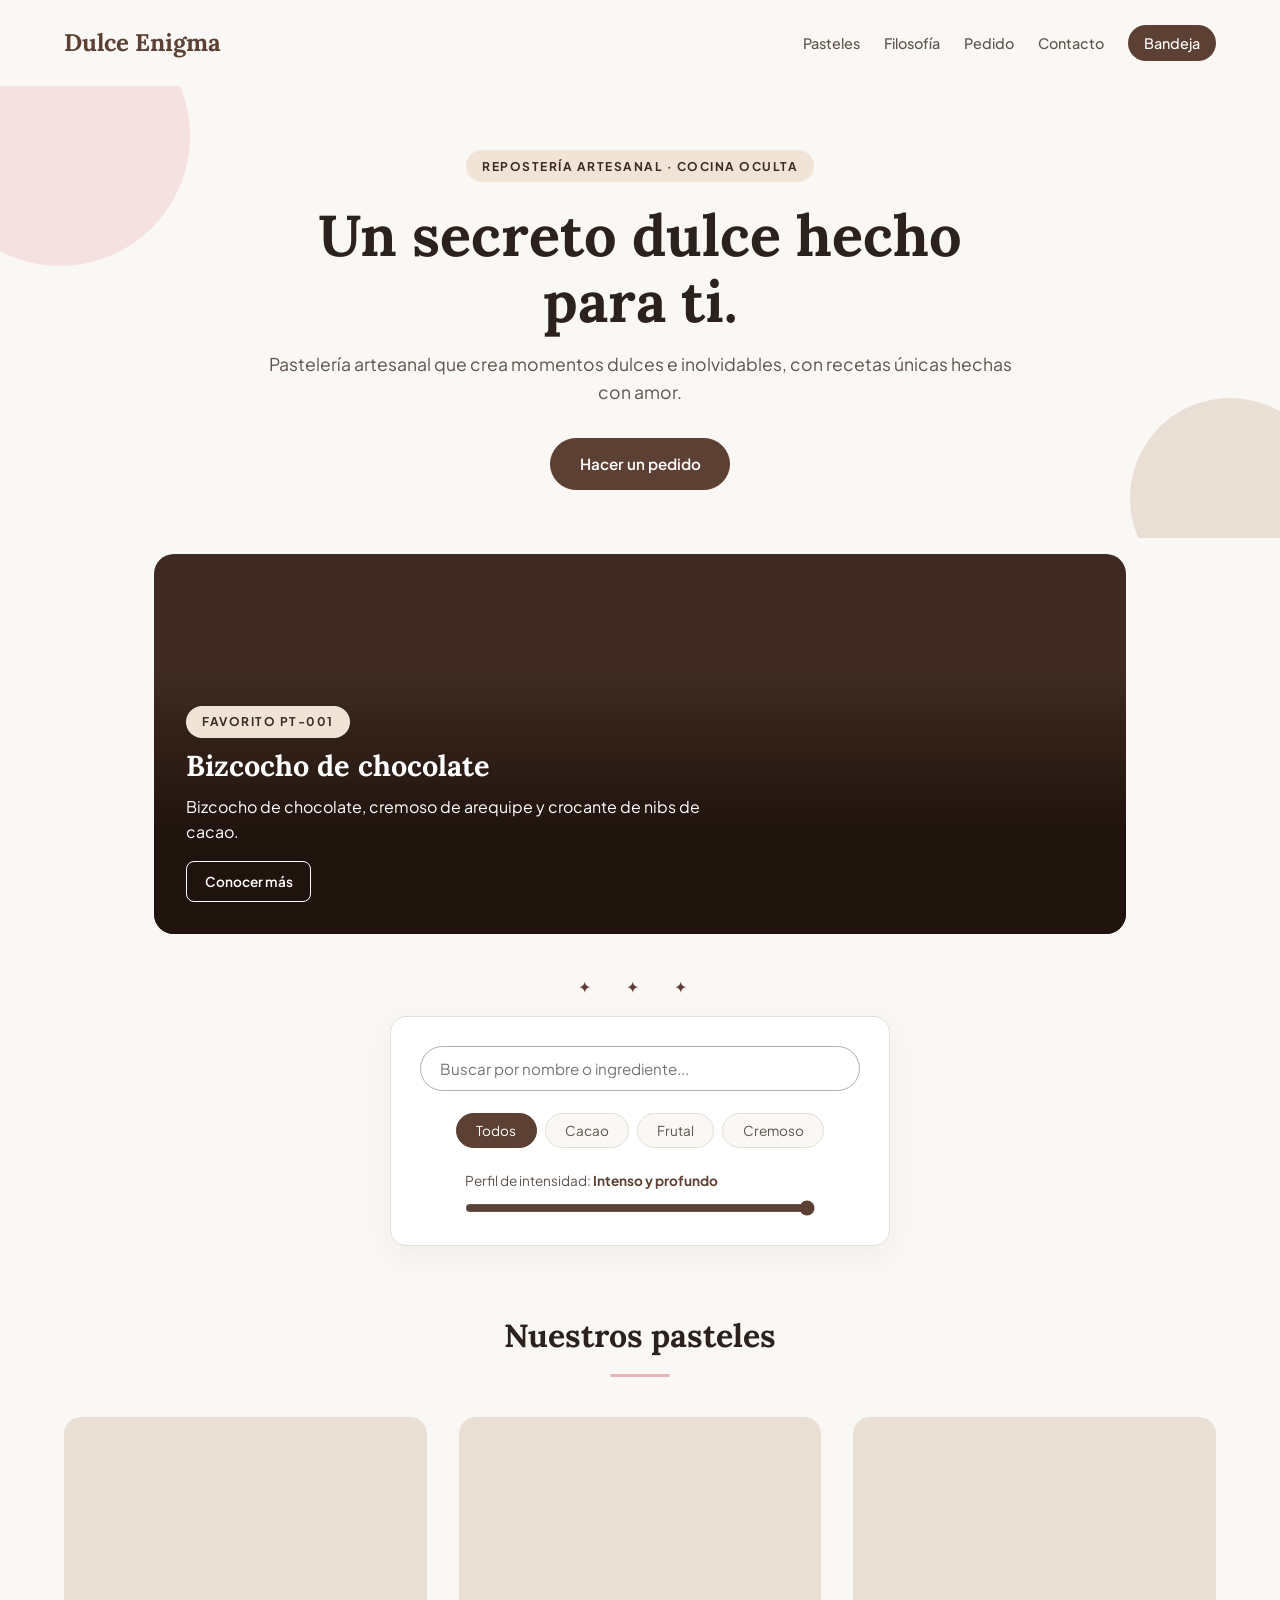
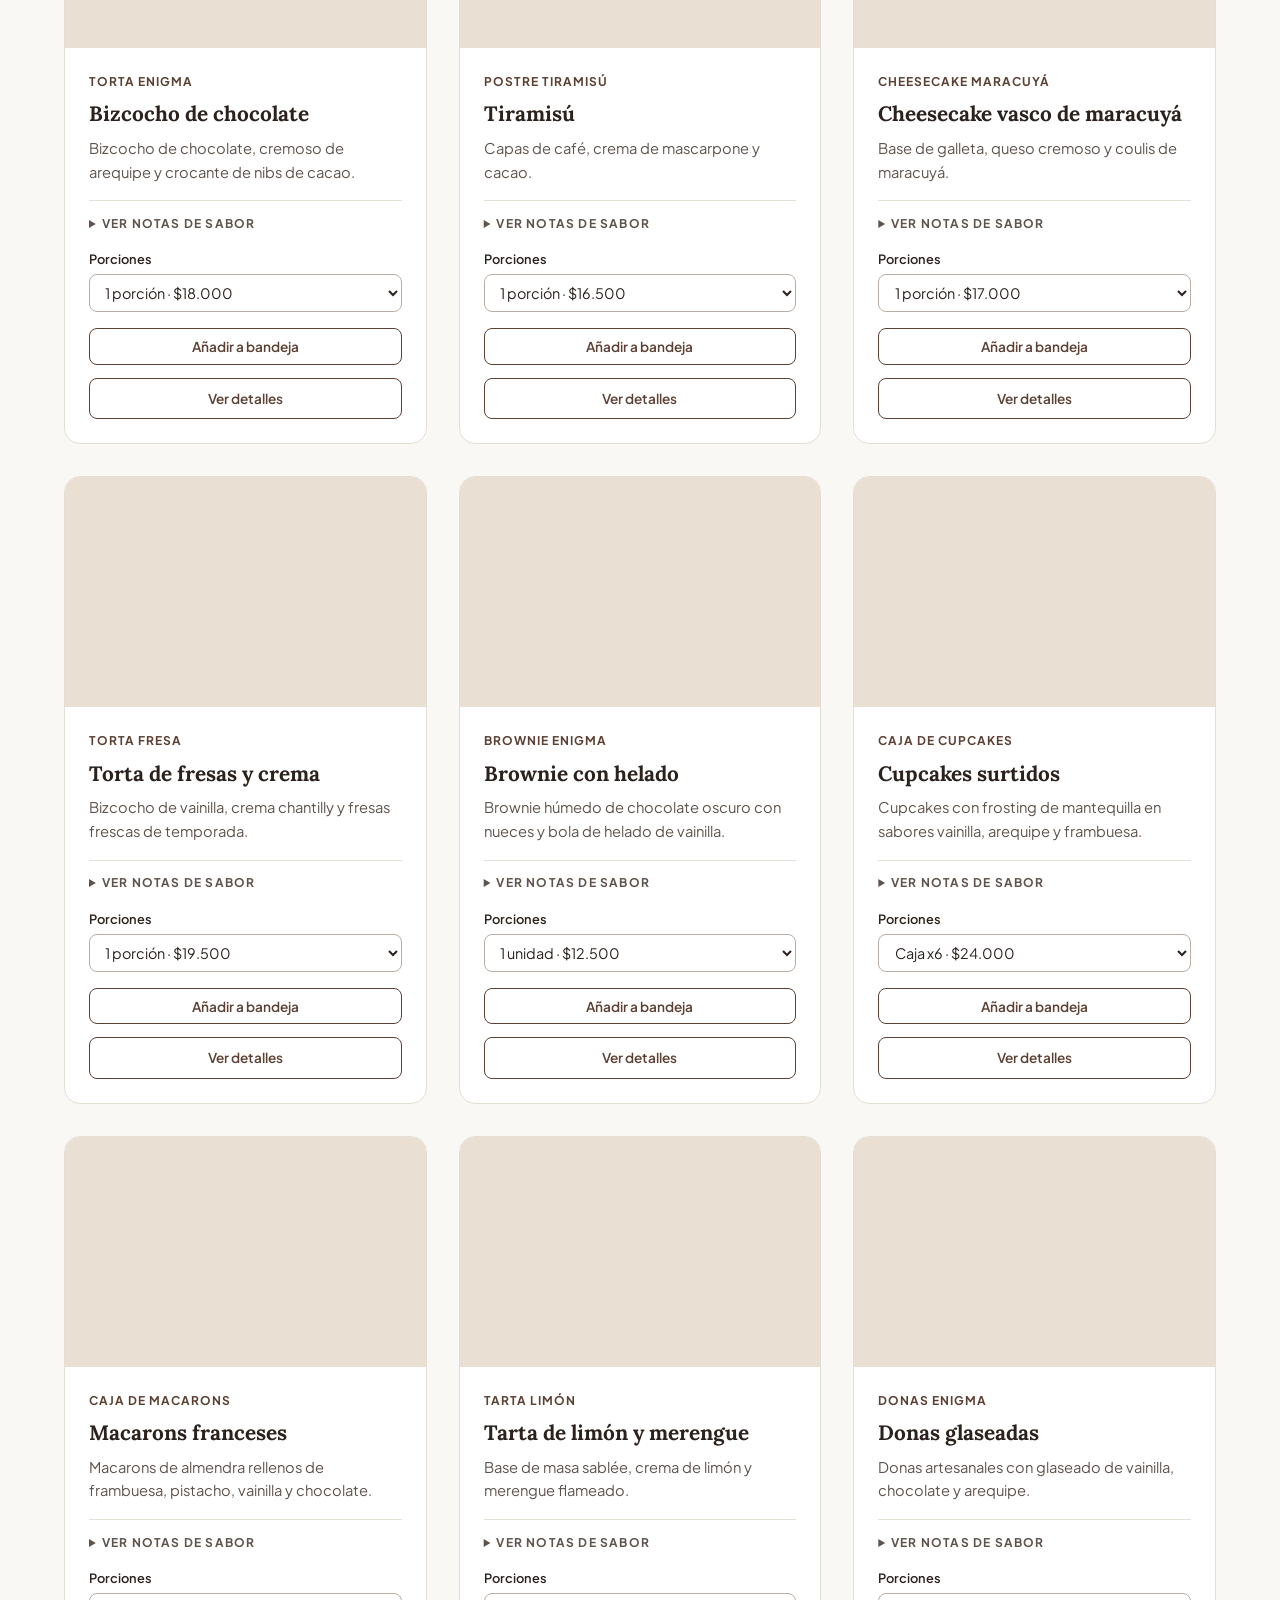
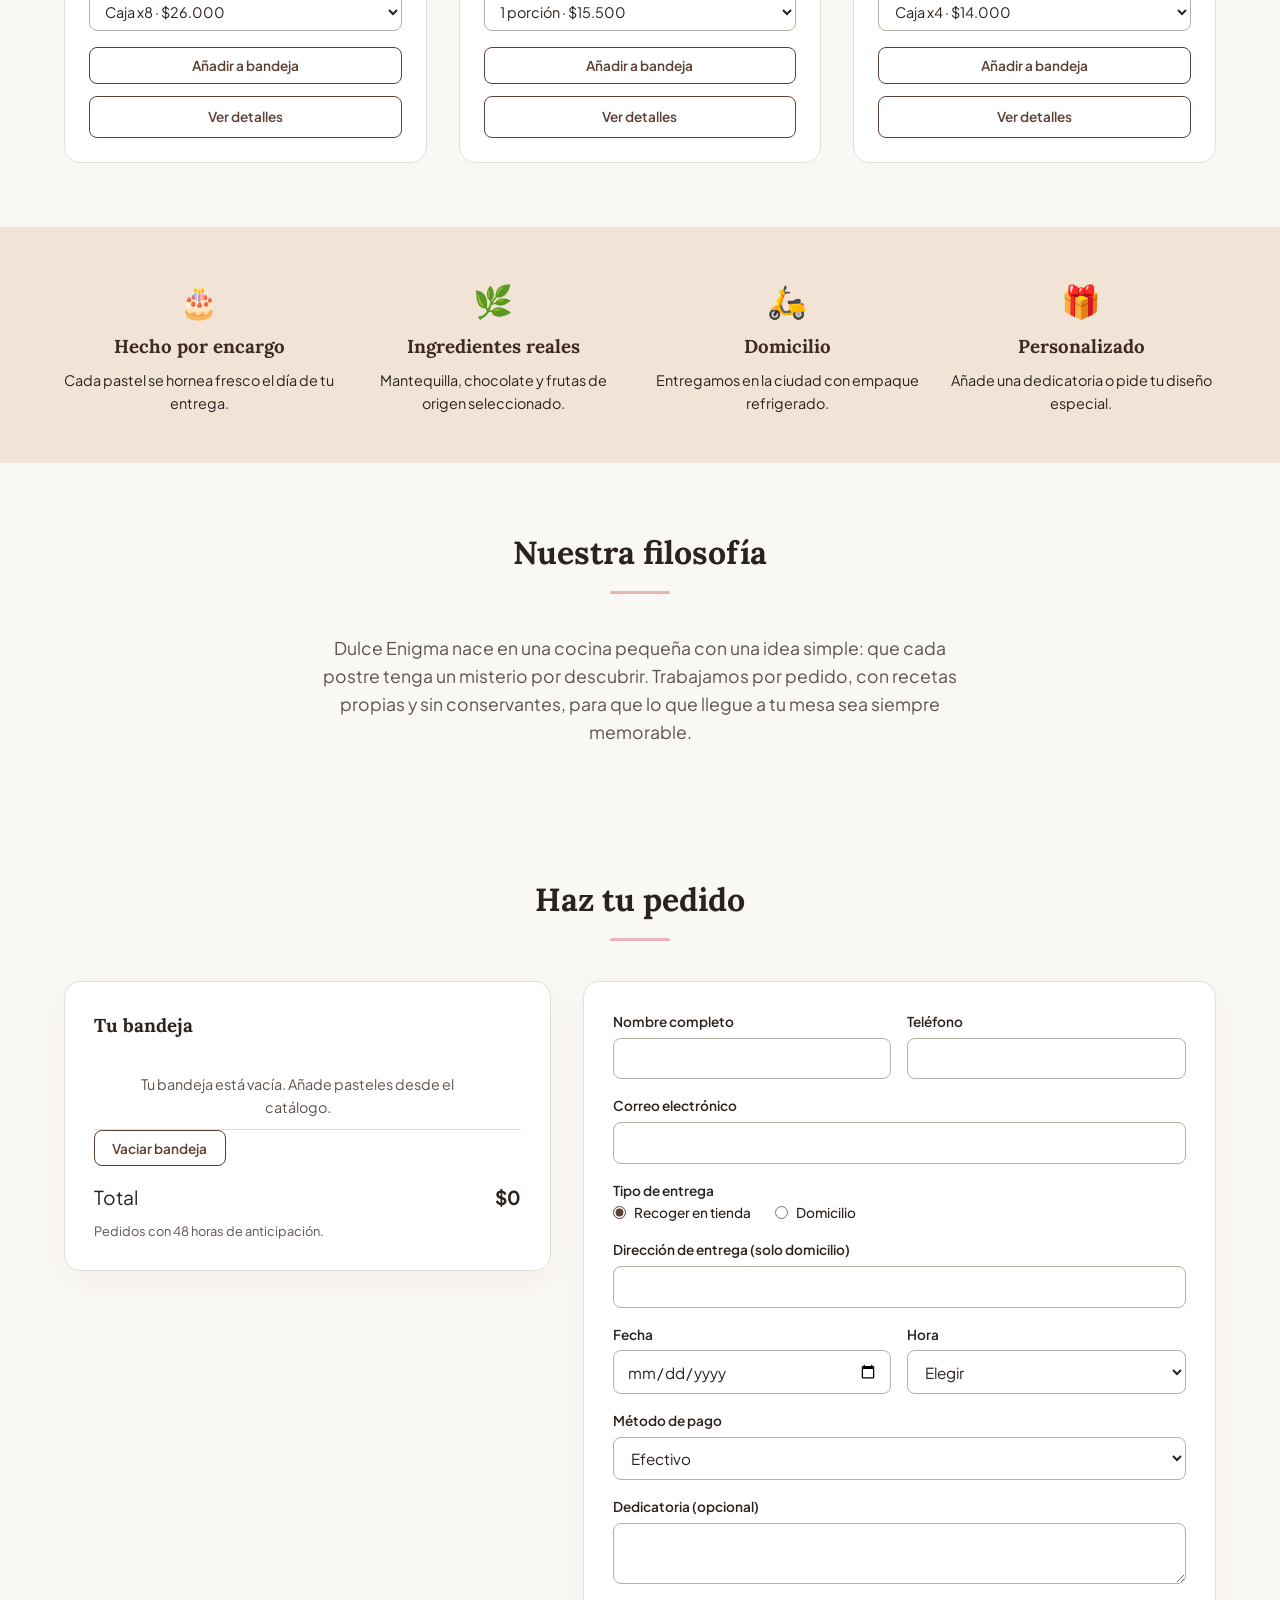
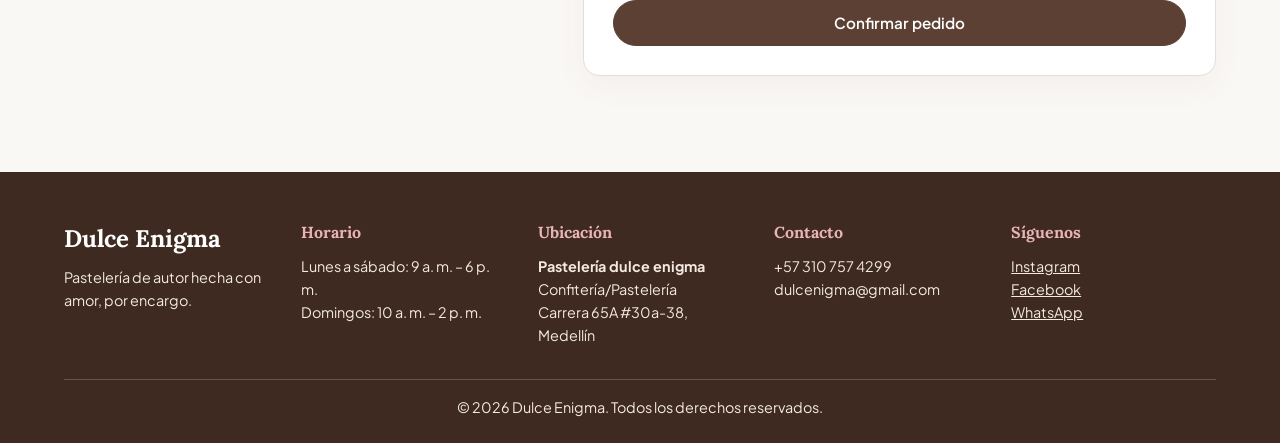
==== index.html @ cd60468b "first commit" ====
<!DOCTYPE html>
<html lang="es">
<head>
<meta charset="UTF-8">
<meta name="viewport" content="width=device-width, initial-scale=1.0">
<title>Dulce Enigma | Pastelería de autor</title>
<link rel="preconnect" href="https://fonts.googleapis.com">
<link rel="preconnect" href="https://fonts.gstatic.com" crossorigin>
<link href="https://fonts.googleapis.com/css2?family=Lora:ital,wght@0,400..700;1,400..700&family=Plus+Jakarta+Sans:wght@400;500;600;700&display=swap" rel="stylesheet">
<link rel="stylesheet" href="../css/estilos.css">
<link rel="icon" type="image/png" href="./img/pngwing.com.png">
</head>
<body>
<header class="encabezado">
  <div class="logo">Dulce Enigma</div>
  <nav class="enlaces">
    <a href="#pasteles">Pasteles</a>
    <a href="#filosofia">Filosofía</a>
    <a href="#pedido">Pedido</a>
    <a href="#contacto">Contacto</a>
    <a href="#pedido" class="bandejaenlace">Bandeja</a>
  </nav>
</header>

<section class="portada">
  <span class="adorno adornouno"></span><span class="adorno adornodos"></span>
  <div class="contenidoportada">
    <span class="insignia">Repostería artesanal · Cocina oculta</span>
    <h1>Un secreto dulce hecho para ti.</h1>
    <p>Pastelería artesanal que crea momentos dulces e inolvidables, con recetas únicas hechas con amor.</p>
    <a href="#pedido" class="boton botonsolido">Hacer un pedido</a>
  </div>
</section>

<section class="carrusel" aria-label="Pasteles favoritos">
  <div class="ventana"><div class="pista" id="pista"></div></div>
</section>

<div class="separador" aria-hidden="true">✦ ✦ ✦</div>

<div class="consola">
  <div class="busqueda">
    <label for="campobusqueda" class="soloetiqueta">Buscar pasteles</label>
    <input type="search" id="campobusqueda" placeholder="Buscar por nombre o ingrediente..." autocomplete="off">
  </div>
  <div class="filtros">
    <button class="botonfiltro activo" data-filtro="todos">Todos</button>
    <button class="botonfiltro" data-filtro="cacao">Cacao</button>
    <button class="botonfiltro" data-filtro="frutal">Frutal</button>
    <button class="botonfiltro" data-filtro="cremoso">Cremoso</button>
  </div>
  <div class="intensidad">
    <label for="rangointensidad">Perfil de intensidad: <span id="textointensidad">Intenso y profundo</span></label>
    <input type="range" id="rangointensidad" min="1" max="3" value="3" step="1">
  </div>
</div>

<section id="pasteles" class="seccion">
  <h2 class="titulo">Nuestros pasteles</h2>
  <div class="rejilla" id="rejilla"></div>
</section>

<section class="beneficios">
  <div><span>🎂</span><h3>Hecho por encargo</h3><p>Cada pastel se hornea fresco el día de tu entrega.</p></div>
  <div><span>🌿</span><h3>Ingredientes reales</h3><p>Mantequilla, chocolate y frutas de origen seleccionado.</p></div>
  <div><span>🛵</span><h3>Domicilio</h3><p>Entregamos en la ciudad con empaque refrigerado.</p></div>
  <div><span>🎁</span><h3>Personalizado</h3><p>Añade una dedicatoria o pide tu diseño especial.</p></div>
</section>

<section id="filosofia" class="seccion filosofia">
  <h2 class="titulo">Nuestra filosofía</h2>
  <p>Dulce Enigma nace en una cocina pequeña con una idea simple: que cada postre tenga un misterio por descubrir. Trabajamos por pedido, con recetas propias y sin conservantes, para que lo que llegue a tu mesa sea siempre memorable.</p>
</section>

<section id="pedido" class="seccion">
  <h2 class="titulo">Haz tu pedido</h2>
  <div class="cajapedido">
    <div class="resumen">
      <h3>Tu bandeja</h3>
      <ul id="listabandeja" class="listabandeja"></ul>
      <button type="button" class="boton" onclick="bandeja={};dibujarBandeja()">Vaciar bandeja</button>
      <p class="totalbandeja">Total <strong id="totalpedido">$0</strong></p>
      <p class="nota">Pedidos con 48 horas de anticipación.</p>
    </div>
    <form id="formulariopedido" class="formulario">
      <div class="fila">
        <label>Nombre completo<input type="text" name="nombre" required autocomplete="name"></label>
        <label>Teléfono<input type="tel" name="telefono" required pattern="[0-9 +]{7,15}" autocomplete="tel"></label>
      </div>
      <label>Correo electrónico<input type="email" name="correo" required autocomplete="email"></label>
      <fieldset>
        <legend>Tipo de entrega</legend>
        <label class="opcion"><input type="radio" name="entrega" value="recogida" checked> Recoger en tienda</label>
        <label class="opcion"><input type="radio" name="entrega" value="domicilio"> Domicilio</label>
      </fieldset>
      <label>Dirección de entrega (solo domicilio)<input type="text" name="direccion"></label>
      <div class="fila">
        <label>Fecha<input type="date" name="fecha" required></label>
        <label>Hora<select name="hora" required><option value="">Elegir</option><option>9:00 a. m.</option><option>11:00 a. m.</option><option>2:00 p. m.</option><option>4:00 p. m.</option></select></label>
      </div>
      <label>Método de pago<select name="pago" required><option>Efectivo</option><option>Transferencia</option><option>Tarjeta</option></select></label>
      <label>Dedicatoria (opcional)<textarea name="dedicatoria" rows="2" maxlength="80"></textarea></label>
      <button type="submit" class="boton botonsolido">Confirmar pedido</button>
    </form>
  </div>
</section>

<footer id="contacto" class="piedepagina">
  <div class="columnas">
    <div><div class="logo logoclaro">Dulce Enigma</div><p>Pastelería de autor hecha con amor, por encargo.</p></div>
    <div><h4>Horario</h4><p>Lunes a sábado: 9 a. m. – 6 p. m.<br>Domingos: 10 a. m. – 2 p. m.</p></div>
    <div><h4>Ubicación</h4><p><strong>Pastelería dulce enigma</strong><br>Confitería/Pastelería<br>Carrera 65A #30a-38, Medellín</p></div>
    <div><h4>Contacto</h4><p>+57 310 757 4299<br>dulcenigma@gmail.com</p></div>
    <div><h4>Síguenos</h4><p><a href="#">Instagram</a><br><a href="#">Facebook</a><br><a href="#">WhatsApp</a></p></div>
  </div>
  <p class="derechos">© 2026 Dulce Enigma. Todos los derechos reservados.</p>
</footer>

<dialog id="ticket" class="ticket"></dialog>

<script src="./js/datos.js"></script>
<script src="./js/estilo.js"></script>
</body>
</html>
---- css/estilos.css ----
:root {
    --crema: #FAF8F5;
    --blanco: #FFFFFF;
    --texto: #2B221E;
    --suave: #5E534D;
    --rosa: #E8B4B8;
    --choco: #5C4033;
    --chocooscuro: #3E2A20;
    --borde: #E4DFD6;
    --titulo: 'Lora', serif;
    --cuerpo: 'Plus Jakarta Sans', sans-serif;
}

* {
    margin: 0;
    padding: 0;
    box-sizing: border-box;
}

html {
    scroll-behavior: smooth;
}

body {
    background: var(--crema);
    color: var(--texto);
    font-family: var(--cuerpo);
    line-height: 1.6;
}

a:focus-visible,
button:focus-visible,
input:focus-visible,
select:focus-visible,
textarea:focus-visible {
    outline: 3px solid var(--choco);
    outline-offset: 2px;
}

.encabezado {
    display: flex;
    justify-content: space-between;
    align-items: center;
    flex-wrap: wrap;
    gap: 1rem;
    padding: 1.5rem 5%;
    max-width: 1300px;
    margin: 0 auto;
}

.logo {
    font-family: var(--titulo);
    font-size: 1.5rem;
    font-weight: 700;
    color: var(--choco);
}

.logoclaro {
    color: var(--blanco);
    margin-bottom: .5rem;
}

.enlaces {
    display: flex;
    gap: 1.5rem;
    align-items: center;
    flex-wrap: wrap;
}

.enlaces a,
.volver {
    text-decoration: none;
    color: var(--suave);
    font-size: .9rem;
    font-weight: 500;
}

.enlaces a:hover,
.volver:hover {
    color: var(--texto);
}

.volver {
    color: var(--choco);
    font-weight: 600;
}

.bandejaenlace {
    background: var(--choco);
    color: var(--blanco) !important;
    padding: .4rem 1rem;
    border-radius: 30px;
}

.bandejaenlace span {
    background: var(--rosa);
    color: var(--texto);
    border-radius: 50%;
    padding: 0 .45rem;
    margin-left: .3rem;
    font-weight: 700;
}

.portada {
    position: relative;
    text-align: center;
    padding: 4rem 5% 3rem;
    overflow: hidden;
}

.contenidoportada {
    position: relative;
    max-width: 760px;
    margin: 0 auto;
}

.adorno {
    position: absolute;
    border-radius: 50%;
    z-index: 0;
}

.adornouno {
    width: 260px;
    height: 260px;
    background: var(--rosa);
    opacity: .35;
    top: -80px;
    left: -70px;
}

.adornodos {
    width: 200px;
    height: 200px;
    background: #C2A68C;
    opacity: .3;
    bottom: -60px;
    right: -50px;
}

.insignia {
    display: inline-block;
    font-size: .75rem;
    letter-spacing: 1.5px;
    text-transform: uppercase;
    color: var(--chocooscuro);
    background: #F1E4D6;
    padding: .4rem 1rem;
    border-radius: 50px;
    margin-bottom: 1.2rem;
    font-weight: 700;
}

.portada h1 {
    font-family: var(--titulo);
    font-size: clamp(2.2rem,5vw,3.6rem);
    line-height: 1.15;
    margin-bottom: 1rem;
}

.portada p {
    color: var(--suave);
    font-size: 1.1rem;
    margin-bottom: 2rem;
}

.boton {
    display: inline-block;
    background: transparent;
    border: 1.5px solid var(--choco);
    color: var(--choco);
    padding: .55rem 1.1rem;
    border-radius: 8px;
    font-family: var(--cuerpo);
    font-size: .85rem;
    font-weight: 600;
    cursor: pointer;
    text-decoration: none;
    text-align: center;
    transition: .3s;
}

.boton:hover {
    background: var(--choco);
    color: var(--blanco);
}

.botonsolido {
    background: var(--choco);
    color: var(--blanco);
    border-radius: 30px;
    padding: .8rem 1.8rem;
    font-size: .95rem;
}

.botonsolido:hover {
    background: var(--chocooscuro);
}

.botonancho {
    display: block;
    margin-top: .8rem;
}

.botonclaro {
    border-color: var(--blanco);
    color: var(--blanco);
}

.botonclaro:hover {
    background: var(--blanco);
    color: var(--chocooscuro);
}

.carrusel {
    position: relative;
    max-width: 1100px;
    margin: 1rem auto 0;
    padding: 0 5%;
}

.ventana {
    overflow-x: auto;
    scroll-snap-type: x mandatory;
    border-radius: 20px;
}

.pista {
    display: flex;
}

.diapositiva {
    scroll-snap-align: start;
    min-width: 100%;
    position: relative;
    height: 380px;
    background: var(--chocooscuro);
}

.diapositiva img {
    width: 100%;
    height: 100%;
    object-fit: cover;
    opacity: .75;
}

.textodiapositiva {
    position: absolute;
    inset: auto 0 0 0;
    padding: 2rem;
    color: var(--blanco);
    background: linear-gradient(transparent,rgba(30,18,12,.92) 60%);
}

.textodiapositiva h3 {
    font-family: var(--titulo);
    font-size: 1.8rem;
    margin: .3rem 0;
}

.textodiapositiva p {
    max-width: 520px;
    margin-bottom: 1rem;
}

.textodiapositiva .insignia {
    margin: 0;
}

.separador {
    text-align: center;
    color: var(--choco);
    letter-spacing: 1rem;
    padding: 2.5rem 0 1rem;
}

.consola {
    background: var(--blanco);
    border: 1px solid var(--borde);
    padding: 1.8rem;
    border-radius: 16px;
    box-shadow: 0 10px 30px rgba(92,64,51,.06);
    display: flex;
    flex-direction: column;
    gap: 1.4rem;
    align-items: center;
    max-width: 500px;
    margin: 0 auto;
}

.filtros {
    display: flex;
    flex-wrap: wrap;
    gap: .5rem;
    justify-content: center;
}

.botonfiltro {
    background: var(--crema);
    border: 1px solid var(--borde);
    padding: .5rem 1.2rem;
    border-radius: 30px;
    font-family: var(--cuerpo);
    font-size: .85rem;
    color: var(--suave);
    cursor: pointer;
    transition: .3s;
}

.botonfiltro:hover,
.botonfiltro.activo {
    background: var(--choco);
    color: var(--blanco);
    border-color: var(--choco);
}

.intensidad {
    width: 100%;
    max-width: 350px;
    display: flex;
    flex-direction: column;
    gap: .5rem;
    font-size: .85rem;
    color: var(--suave);
}

.intensidad span {
    color: var(--choco);
    font-weight: 700;
}

input[type=range] {
    width: 100%;
    accent-color: var(--choco);
    cursor: pointer;
}

.seccion {
    max-width: 1300px;
    margin: 0 auto;
    padding: 4rem 5%;
}

.titulo {
    font-family: var(--titulo);
    font-size: 2rem;
    text-align: center;
    margin-bottom: 2.5rem;
}

.titulo::after {
    content: "";
    display: block;
    width: 60px;
    height: 3px;
    background: var(--rosa);
    margin: .8rem auto 0;
    border-radius: 3px;
}

.rejilla {
    display: grid;
    grid-template-columns: repeat(auto-fit,minmax(300px,1fr));
    gap: 2rem;
}

.tarjeta {
    background: var(--blanco);
    border-radius: 16px;
    overflow: hidden;
    border: 1px solid var(--borde);
    transition: .3s;
}

.tarjeta:hover {
    transform: translateY(-6px);
    box-shadow: 0 12px 30px rgba(92,64,51,.12);
}

.foto {
    height: 230px;
    overflow: hidden;
    background: #EADFD3;
}

.foto img {
    width: 100%;
    height: 100%;
    object-fit: cover;
    transition: transform .5s;
}

.tarjeta:hover .foto img {
    transform: scale(1.05);
}

.info {
    padding: 1.5rem;
}

.etiqueta {
    display: block;
    font-size: .75rem;
    color: var(--choco);
    font-weight: 700;
    text-transform: uppercase;
    letter-spacing: 1px;
    margin-bottom: .4rem;
}

.info h3 {
    font-family: var(--titulo);
    font-size: 1.3rem;
    margin-bottom: .4rem;
}

.descripcion {
    font-size: .92rem;
    color: var(--suave);
    margin-bottom: 1rem;
}

.notas {
    margin: 1rem 0;
    padding-top: .8rem;
    border-top: 1px solid var(--borde);
}

.barra {
    width: var(--ancho);
    background: var(--color);
    padding: .35rem .8rem;
    border-radius: 4px;
}

.barra span {
    font-size: .78rem;
    font-weight: 700;
    color: var(--texto);
}

.precio {
    font-weight: 700;
    font-size: 1.15rem;
}

.vacio {
    text-align: center;
    color: var(--suave);
    grid-column: 1/-1;
    padding: 1rem;
}

.beneficios {
    display: grid;
    grid-template-columns: repeat(auto-fit,minmax(220px,1fr));
    gap: 1.5rem;
    background: #F1E4D6;
    padding: 3rem 5%;
    text-align: center;
}

.beneficios span {
    font-size: 2rem;
}

.beneficios h3 {
    font-family: var(--titulo);
    margin: .4rem 0;
    color: var(--chocooscuro);
}

.beneficios p {
    font-size: .9rem;
    color: var(--texto);
}

.filosofia {
    text-align: center;
    max-width: 780px;
}

.filosofia p {
    color: var(--suave);
    font-size: 1.1rem;
}

.cajapedido {
    display: grid;
    grid-template-columns: 1fr 1.3fr;
    gap: 2rem;
    align-items: start;
}

.resumen,
.formulario {
    background: var(--blanco);
    border: 1px solid var(--borde);
    border-radius: 16px;
    padding: 1.8rem;
    box-shadow: 0 10px 30px rgba(92,64,51,.05);
}

.resumen h3 {
    font-family: var(--titulo);
    margin-bottom: 1rem;
}

.listabandeja {
    list-style: none;
    display: flex;
    flex-direction: column;
    gap: .8rem;
}

.listabandeja li {
    display: grid;
    grid-template-columns: 1fr auto auto;
    gap: .6rem;
    align-items: center;
    font-size: .9rem;
    border-bottom: 1px solid var(--borde);
    padding-bottom: .6rem;
}

.listabandeja small {
    color: var(--suave);
}

.totalbandeja {
    display: flex;
    justify-content: space-between;
    font-size: 1.2rem;
    margin-top: 1rem;
}

.nota {
    font-size: .8rem;
    color: var(--suave);
    margin-top: .5rem;
}

.formulario {
    display: flex;
    flex-direction: column;
    gap: 1rem;
}

.formulario label,
.formulario legend {
    display: flex;
    flex-direction: column;
    gap: .3rem;
    font-size: .85rem;
    font-weight: 600;
}

.formulario input,
.formulario select,
.formulario textarea {
    font-family: var(--cuerpo);
    font-size: .95rem;
    padding: .65rem .8rem;
    border: 1.5px solid #B9AEA5;
    border-radius: 8px;
    background: var(--blanco);
    color: var(--texto);
}

.fila {
    display: grid;
    grid-template-columns: 1fr 1fr;
    gap: 1rem;
}

fieldset {
    border: none;
    display: flex;
    gap: 1.5rem;
    flex-wrap: wrap;
}

.formulario .opcion {
    flex-direction: row;
    align-items: center;
    gap: .5rem;
    font-weight: 500;
}

.formulario .opcion input {
    accent-color: var(--choco);
}

.piedepagina {
    background: var(--chocooscuro);
    color: #F3EAE1;
    padding: 3rem 5% 1.5rem;
    margin-top: 2rem;
}

.columnas {
    max-width: 1200px;
    margin: 0 auto;
    display: grid;
    grid-template-columns: repeat(auto-fit,minmax(200px,1fr));
    gap: 2rem;
}

.piedepagina h4 {
    font-family: var(--titulo);
    color: var(--rosa);
    margin-bottom: .6rem;
}

.piedepagina a {
    color: #F3EAE1;
}

.piedepagina p {
    font-size: .9rem;
}

.derechos {
    text-align: center;
    border-top: 1px solid #6B5346;
    margin-top: 2rem;
    padding-top: 1rem;
}

.ticket {
    background: var(--blanco);
    border-radius: 16px;
    padding: 2rem;
    max-width: 440px;
    width: 100%;
    max-height: 90vh;
    overflow: auto;
    text-align: center;
    border-top: 8px solid var(--rosa);
}

.ticket h2 {
    font-family: var(--titulo);
    margin: .5rem 0;
}

.sello {
    display: inline-block;
    width: 48px;
    height: 48px;
    line-height: 48px;
    border-radius: 50%;
    background: var(--choco);
    color: var(--blanco);
    font-size: 1.5rem;
}

.numeropedido {
    font-family: monospace;
    font-size: 1.5rem;
    font-weight: 700;
    color: var(--choco);
    background: var(--crema);
    padding: .4rem;
    border-radius: 8px;
    margin: .8rem 0;
}

.lineas {
    list-style: none;
    text-align: left;
    margin: 1rem 0;
    border-top: 1px dashed var(--suave);
}

.lineas li {
    display: flex;
    justify-content: space-between;
    gap: 1rem;
    padding: .5rem 0;
    border-bottom: 1px dashed var(--borde);
    font-size: .9rem;
}

.lineas small {
    color: var(--suave);
}

.totalfila {
    font-weight: 700;
    font-size: 1.1rem;
}

.detalleticket {
    font-size: .85rem;
    color: var(--suave);
    margin-bottom: .5rem;
}

.ticket .boton {
    margin-top: 1rem;
}

.detalle {
    max-width: 1200px;
    margin: 2rem auto;
    padding: 0 5%;
    display: grid;
    grid-template-columns: 1.3fr 1fr;
    gap: 3rem;
    align-items: start;
}

.columnaizquierda {
    display: flex;
    flex-direction: column;
    gap: 1rem;
}

.fotodetalle {
    height: 420px;
    border-radius: 16px;
    overflow: hidden;
    background: #EADFD3;
}

.fotodetalle img {
    width: 100%;
    height: 100%;
    object-fit: cover;
}

.columnaizquierda h1 {
    font-family: var(--titulo);
    font-size: 2.2rem;
}

.filaprecio {
    display: flex;
    align-items: center;
    gap: 2rem;
}

.columnaderecha {
    display: flex;
    flex-direction: column;
    gap: 1.5rem;
}

.cajadetalle {
    background: var(--blanco);
    border: 1px solid var(--borde);
    padding: 1.8rem;
    border-radius: 16px;
}

.cajadetalle h3 {
    font-family: var(--titulo);
    color: var(--choco);
    margin-bottom: .8rem;
}

.cajadetalle p {
    font-size: .9rem;
    color: var(--suave);
    margin-bottom: 1rem;
}

.barrasabiertas {
    display: flex;
    flex-direction: column;
    gap: .6rem;
}

.consejos {
    list-style: none;
    display: flex;
    flex-direction: column;
    gap: .5rem;
    font-size: .88rem;
    font-weight: 500;
}

@media (max-width: 900px) {
    .detalle,
    .cajapedido {
        grid-template-columns: 1fr;
    }
    .diapositiva {
        height: 320px;
    }
}

@media (max-width: 520px) {
    .fila {
        grid-template-columns: 1fr;
    }
    .enlaces {
        gap: .8rem;
    }
}

@media (prefers-reduced-motion: reduce) {
    * {
        transition: none !important;
        scroll-behavior: auto;
    }
}

.busqueda {
    width: 100%;
}

.busqueda input {
    width: 100%;
    font-family: var(--cuerpo);
    font-size: .95rem;
    padding: .75rem 1.2rem;
    border: 1.5px solid #B9AEA5;
    border-radius: 30px;
    background: var(--blanco);
    color: var(--texto);
}

.soloetiqueta {
    position: absolute;
    width: 1px;
    height: 1px;
    overflow: hidden;
    clip: rect(0 0 0 0);
}

.barraapilada {
    display: flex;
    height: 22px;
    border-radius: 11px;
    overflow: hidden;
    border: 1px solid #B9AEA5;
    margin-bottom: .7rem;
}

.barraapilada span {
    display: block;
    height: 100%;
}

.leyenda {
    list-style: none;
    display: flex;
    flex-wrap: wrap;
    gap: .3rem 1rem;
    font-size: .82rem;
    color: var(--texto);
}

.leyenda li {
    display: flex;
    align-items: center;
    gap: .35rem;
}

.leyenda i {
    width: 12px;
    height: 12px;
    border-radius: 50%;
    display: inline-block;
}

.tamano {
    display: flex;
    flex-direction: column;
    gap: .3rem;
    font-size: .8rem;
    font-weight: 600;
    margin-bottom: 1rem;
}

.tamano select {
    font-family: var(--cuerpo);
    font-size: .9rem;
    padding: .5rem .7rem;
    border: 1.5px solid #B9AEA5;
    border-radius: 8px;
    background: var(--blanco);
    color: var(--texto);
}

.tablaporciones {
    width: 100%;
    border-collapse: collapse;
    background: var(--blanco);
    border: 1px solid var(--borde);
    border-radius: 12px;
    overflow: hidden;
}

.tablaporciones th {
    background: var(--choco);
    color: var(--blanco);
    text-align: left;
    padding: .8rem 1rem;
    font-family: var(--titulo);
}

.tablaporciones td {
    padding: .7rem 1rem;
    color: var(--texto);
    font-weight: 500;
}

.tablaporciones tbody tr:nth-child(even) {
    background: var(--crema);
}

.notas summary {
    cursor: pointer;
    font-size: .75rem;
    color: var(--suave);
    text-transform: uppercase;
    letter-spacing: 1.2px;
    font-weight: 700;
}

.notas summary:hover {
    color: var(--choco);
}

.notas .barraapilada {
    margin-top: .8rem;
}

.info .botonancho {
    width: 100%;
}

.ticket {
    border: none;
    margin: auto;
}

.ticket::backdrop {
    background: rgba(30, 18, 12, .7);
}
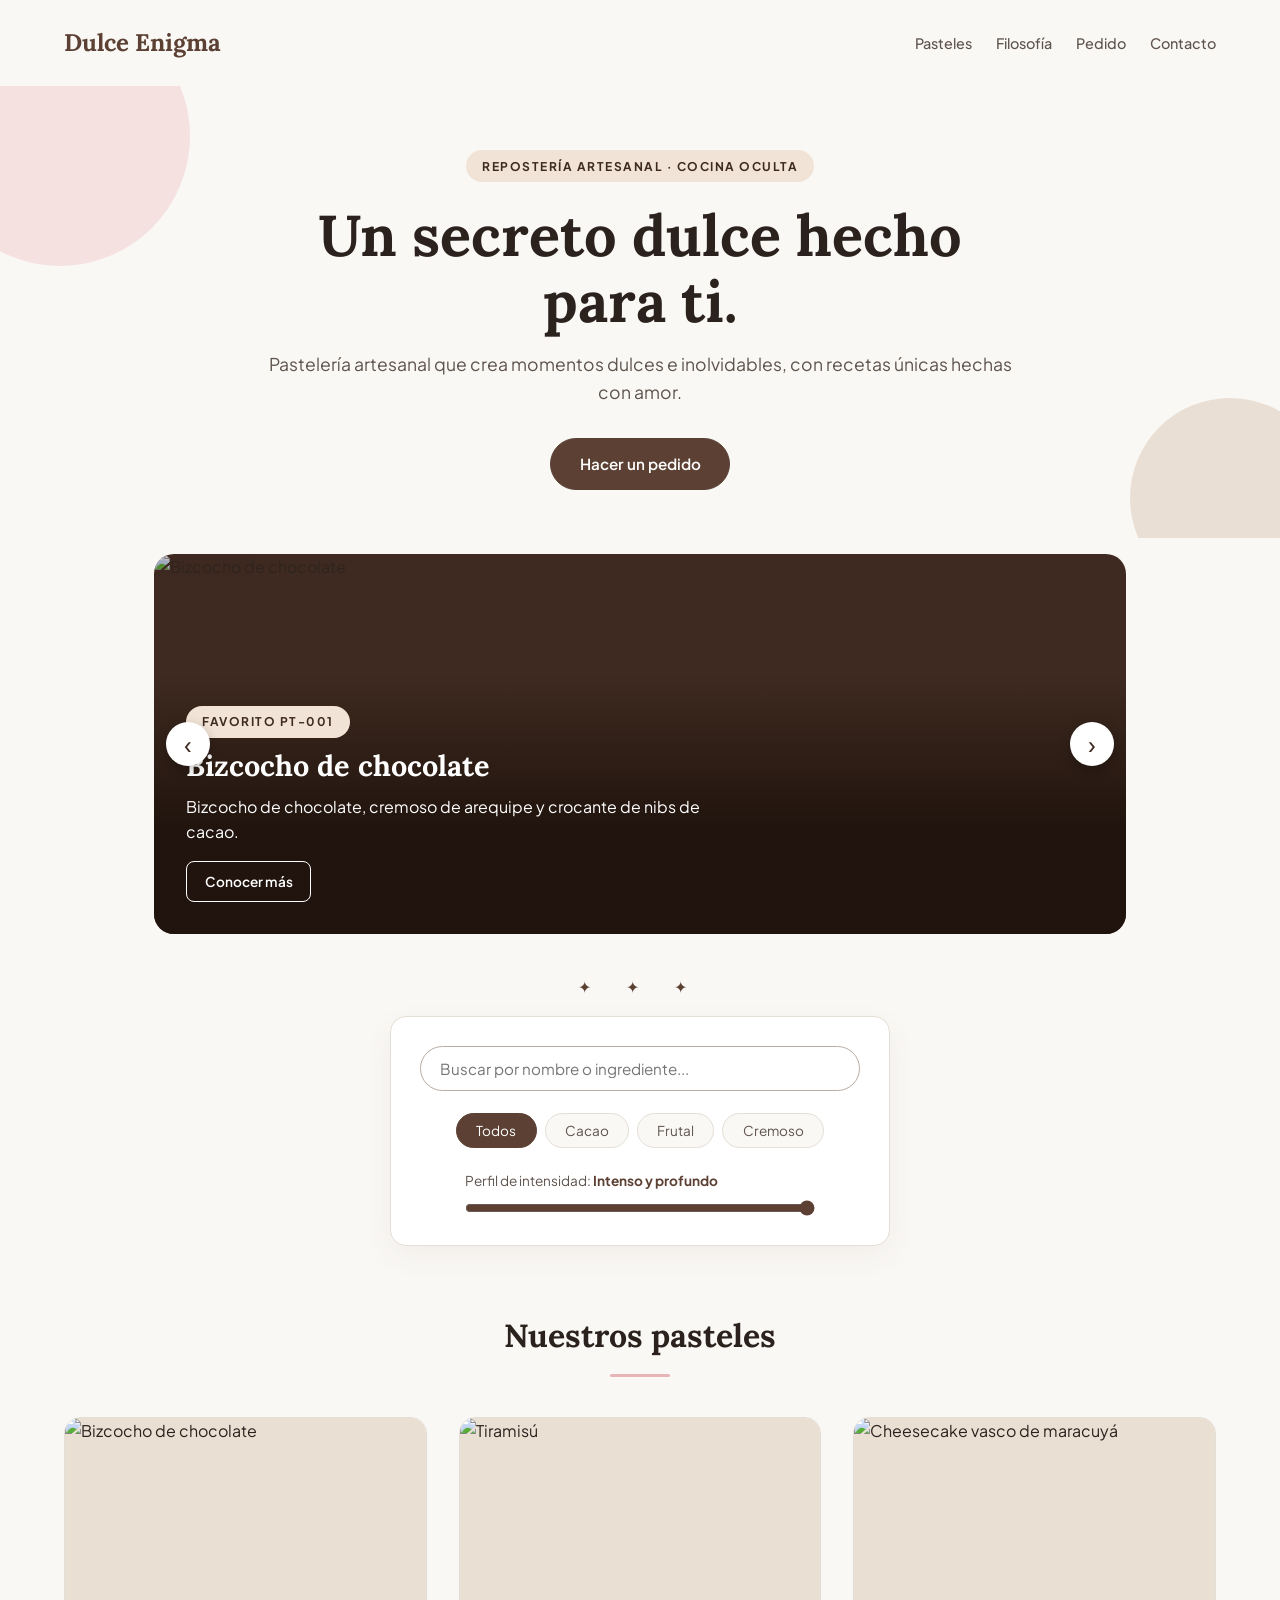
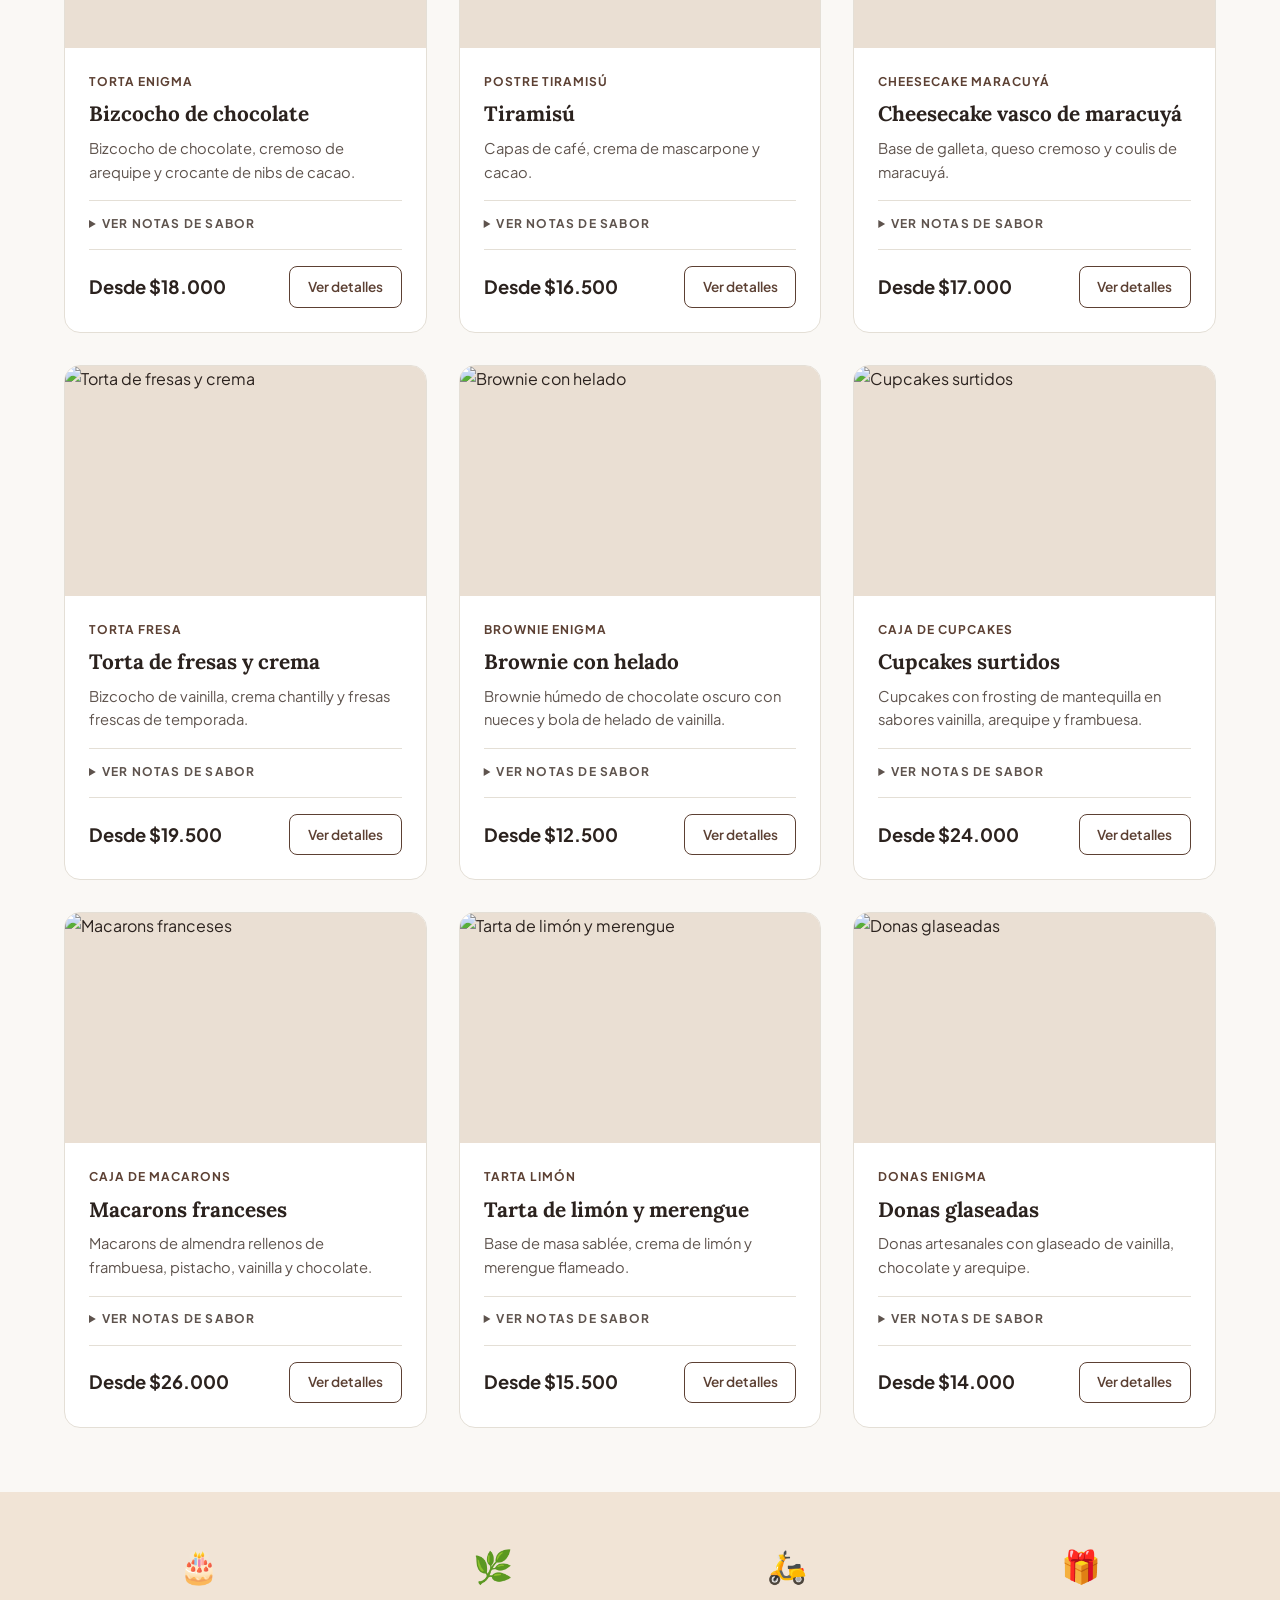
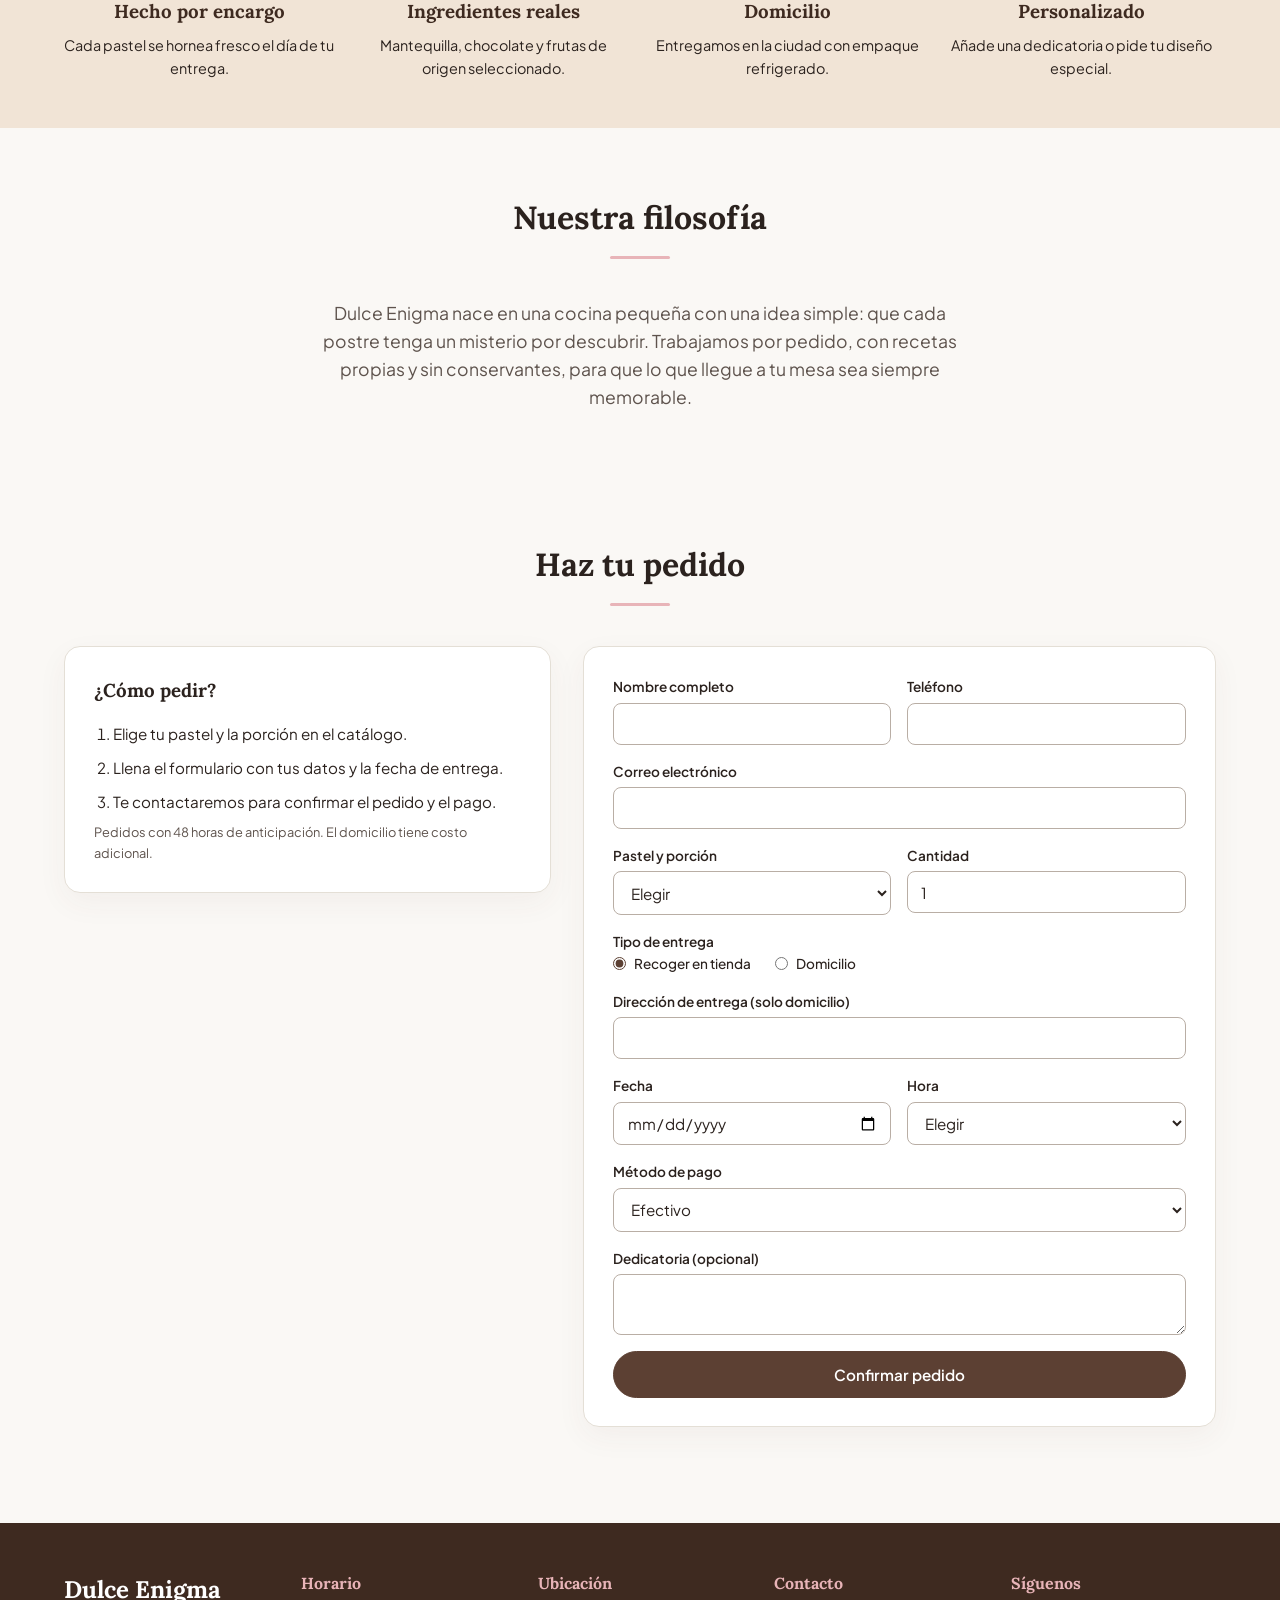
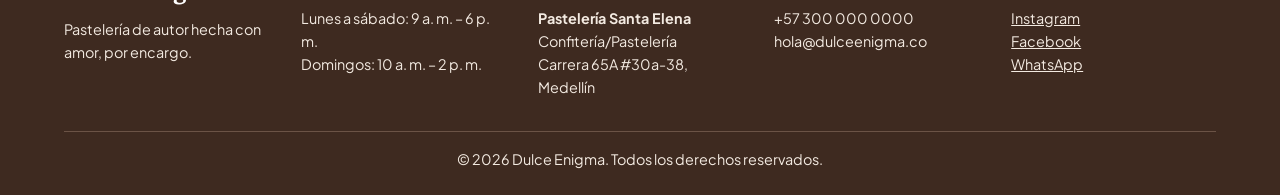
==== commit 3a61533d: "actu" ====
--- a/index.html
+++ b/index.html
@@ -7,8 +7,7 @@
 <link rel="preconnect" href="https://fonts.googleapis.com">
 <link rel="preconnect" href="https://fonts.gstatic.com" crossorigin>
 <link href="https://fonts.googleapis.com/css2?family=Lora:ital,wght@0,400..700;1,400..700&family=Plus+Jakarta+Sans:wght@400;500;600;700&display=swap" rel="stylesheet">
-<link rel="stylesheet" href="../css/estilos.css">
-<link rel="icon" type="image/png" href="./img/pngwing.com.png">
+<link rel="stylesheet" href="css/estilos.css">
 </head>
 <body>
 <header class="encabezado">
@@ -18,7 +17,6 @@
     <a href="#filosofia">Filosofía</a>
     <a href="#pedido">Pedido</a>
     <a href="#contacto">Contacto</a>
-    <a href="#pedido" class="bandejaenlace">Bandeja</a>
   </nav>
 </header>
 
@@ -33,7 +31,64 @@
 </section>
 
 <section class="carrusel" aria-label="Pasteles favoritos">
-  <div class="ventana"><div class="pista" id="pista"></div></div>
+  <div class="ventana">
+    <div class="pista">
+      <div class="diapositiva" id="diapositiva1">
+        <img src="https://images.unsplash.com/photo-1606313564200-e75d5e30476c?auto=format&fit=crop&w=800&q=80" alt="Bizcocho de chocolate">
+        <div class="textodiapositiva"><span class="insignia">Favorito PT-001</span><h3>Bizcocho de chocolate</h3><p>Bizcocho de chocolate, cremoso de arequipe y crocante de nibs de cacao.</p><a href="tortaenigma.html" class="boton botonclaro">Conocer más</a></div>
+        <a class="flechacarrusel izquierda" href="#diapositiva9" aria-label="Anterior">‹</a>
+        <a class="flechacarrusel derecha" href="#diapositiva2" aria-label="Siguiente">›</a>
+      </div>
+      <div class="diapositiva" id="diapositiva2">
+        <img src="https://images.unsplash.com/photo-1519869325930-281384150729?auto=format&fit=crop&w=800&q=80" alt="Tiramisú">
+        <div class="textodiapositiva"><span class="insignia">Favorito PT-002</span><h3>Tiramisú</h3><p>Capas de café, crema de mascarpone y cacao.</p><a href="tiramisu.html" class="boton botonclaro">Conocer más</a></div>
+        <a class="flechacarrusel izquierda" href="#diapositiva1" aria-label="Anterior">‹</a>
+        <a class="flechacarrusel derecha" href="#diapositiva3" aria-label="Siguiente">›</a>
+      </div>
+      <div class="diapositiva" id="diapositiva3">
+        <img src="https://images.unsplash.com/photo-1533134242443-d4fd215305ad?auto=format&fit=crop&w=800&q=80" alt="Cheesecake vasco de maracuyá">
+        <div class="textodiapositiva"><span class="insignia">Favorito PT-003</span><h3>Cheesecake vasco de maracuyá</h3><p>Base de galleta, queso cremoso y coulis de maracuyá.</p><a href="cheesecakemaracuya.html" class="boton botonclaro">Conocer más</a></div>
+        <a class="flechacarrusel izquierda" href="#diapositiva2" aria-label="Anterior">‹</a>
+        <a class="flechacarrusel derecha" href="#diapositiva4" aria-label="Siguiente">›</a>
+      </div>
+      <div class="diapositiva" id="diapositiva4">
+        <img src="https://images.unsplash.com/photo-1565958011703-44f9829ba187?auto=format&fit=crop&w=800&q=80" alt="Torta de fresas y crema">
+        <div class="textodiapositiva"><span class="insignia">Favorito PT-004</span><h3>Torta de fresas y crema</h3><p>Bizcocho de vainilla, crema chantilly y fresas frescas de temporada.</p><a href="tortafresas.html" class="boton botonclaro">Conocer más</a></div>
+        <a class="flechacarrusel izquierda" href="#diapositiva3" aria-label="Anterior">‹</a>
+        <a class="flechacarrusel derecha" href="#diapositiva5" aria-label="Siguiente">›</a>
+      </div>
+      <div class="diapositiva" id="diapositiva5">
+        <img src="https://images.unsplash.com/photo-1578985545062-69928b1d9587?auto=format&fit=crop&w=800&q=80" alt="Brownie con helado">
+        <div class="textodiapositiva"><span class="insignia">Favorito PT-005</span><h3>Brownie con helado</h3><p>Brownie húmedo de chocolate oscuro con nueces y bola de helado de vainilla.</p><a href="brownie.html" class="boton botonclaro">Conocer más</a></div>
+        <a class="flechacarrusel izquierda" href="#diapositiva4" aria-label="Anterior">‹</a>
+        <a class="flechacarrusel derecha" href="#diapositiva6" aria-label="Siguiente">›</a>
+      </div>
+      <div class="diapositiva" id="diapositiva6">
+        <img src="https://images.unsplash.com/photo-1488477181946-6428a0291777?auto=format&fit=crop&w=800&q=80" alt="Cupcakes surtidos">
+        <div class="textodiapositiva"><span class="insignia">Favorito PT-006</span><h3>Cupcakes surtidos</h3><p>Cupcakes con frosting de mantequilla en sabores vainilla, arequipe y frambuesa.</p><a href="cupcakes.html" class="boton botonclaro">Conocer más</a></div>
+        <a class="flechacarrusel izquierda" href="#diapositiva5" aria-label="Anterior">‹</a>
+        <a class="flechacarrusel derecha" href="#diapositiva7" aria-label="Siguiente">›</a>
+      </div>
+      <div class="diapositiva" id="diapositiva7">
+        <img src="https://images.unsplash.com/photo-1569864358642-9d1684040f43?auto=format&fit=crop&w=800&q=80" alt="Macarons franceses">
+        <div class="textodiapositiva"><span class="insignia">Favorito PT-007</span><h3>Macarons franceses</h3><p>Macarons de almendra rellenos de frambuesa, pistacho, vainilla y chocolate.</p><a href="macarons.html" class="boton botonclaro">Conocer más</a></div>
+        <a class="flechacarrusel izquierda" href="#diapositiva6" aria-label="Anterior">‹</a>
+        <a class="flechacarrusel derecha" href="#diapositiva8" aria-label="Siguiente">›</a>
+      </div>
+      <div class="diapositiva" id="diapositiva8">
+        <img src="https://images.unsplash.com/photo-1519915028121-7d3463d20b13?auto=format&fit=crop&w=800&q=80" alt="Tarta de limón y merengue">
+        <div class="textodiapositiva"><span class="insignia">Favorito PT-008</span><h3>Tarta de limón y merengue</h3><p>Base de masa sablée, crema de limón y merengue flameado.</p><a href="tartalimon.html" class="boton botonclaro">Conocer más</a></div>
+        <a class="flechacarrusel izquierda" href="#diapositiva7" aria-label="Anterior">‹</a>
+        <a class="flechacarrusel derecha" href="#diapositiva9" aria-label="Siguiente">›</a>
+      </div>
+      <div class="diapositiva" id="diapositiva9">
+        <img src="https://images.unsplash.com/photo-1551024601-bec78aea704b?auto=format&fit=crop&w=800&q=80" alt="Donas glaseadas">
+        <div class="textodiapositiva"><span class="insignia">Favorito PT-009</span><h3>Donas glaseadas</h3><p>Donas artesanales con glaseado de vainilla, chocolate y arequipe.</p><a href="donas.html" class="boton botonclaro">Conocer más</a></div>
+        <a class="flechacarrusel izquierda" href="#diapositiva8" aria-label="Anterior">‹</a>
+        <a class="flechacarrusel derecha" href="#diapositiva1" aria-label="Siguiente">›</a>
+      </div>
+    </div>
+  </div>
 </section>
 
 <div class="separador" aria-hidden="true">✦ ✦ ✦</div>
@@ -57,7 +112,98 @@
 
 <section id="pasteles" class="seccion">
   <h2 class="titulo">Nuestros pasteles</h2>
-  <div class="rejilla" id="rejilla"></div>
+  <div class="rejilla">
+    <article class="tarjeta">
+      <div class="foto"><img src="https://images.unsplash.com/photo-1606313564200-e75d5e30476c?auto=format&fit=crop&w=800&q=80" alt="Bizcocho de chocolate" loading="lazy"></div>
+      <div class="info">
+        <span class="etiqueta">Torta Enigma</span>
+        <h3>Bizcocho de chocolate</h3>
+        <p class="descripcion">Bizcocho de chocolate, cremoso de arequipe y crocante de nibs de cacao.</p>
+        <details class="notas"><summary>Ver notas de sabor</summary><div class="barraapilada"><span style="width:45%;background:#D98190"></span><span style="width:35%;background:#B08560"></span><span style="width:20%;background:#7FA08E"></span></div><ul class="leyenda"><li><i style="background:#D98190"></i>Dulce <b>45%</b></li><li><i style="background:#B08560"></i>Tostado <b>35%</b></li><li><i style="background:#7FA08E"></i>Avainillado <b>20%</b></li></ul></details>
+        <div class="pietarjeta"><span class="precio">Desde $18.000</span><a href="tortaenigma.html" class="boton">Ver detalles</a></div>
+      </div>
+    </article>
+    <article class="tarjeta">
+      <div class="foto"><img src="https://images.unsplash.com/photo-1519869325930-281384150729?auto=format&fit=crop&w=800&q=80" alt="Tiramisú" loading="lazy"></div>
+      <div class="info">
+        <span class="etiqueta">Postre Tiramisú</span>
+        <h3>Tiramisú</h3>
+        <p class="descripcion">Capas de café, crema de mascarpone y cacao.</p>
+        <details class="notas"><summary>Ver notas de sabor</summary><div class="barraapilada"><span style="width:45%;background:#D98190"></span><span style="width:30%;background:#B08560"></span><span style="width:25%;background:#7FA08E"></span></div><ul class="leyenda"><li><i style="background:#D98190"></i>Café <b>45%</b></li><li><i style="background:#B08560"></i>Dulce <b>30%</b></li><li><i style="background:#7FA08E"></i>Lácteo <b>25%</b></li></ul></details>
+        <div class="pietarjeta"><span class="precio">Desde $16.500</span><a href="tiramisu.html" class="boton">Ver detalles</a></div>
+      </div>
+    </article>
+    <article class="tarjeta">
+      <div class="foto"><img src="https://images.unsplash.com/photo-1533134242443-d4fd215305ad?auto=format&fit=crop&w=800&q=80" alt="Cheesecake vasco de maracuyá" loading="lazy"></div>
+      <div class="info">
+        <span class="etiqueta">Cheesecake Maracuyá</span>
+        <h3>Cheesecake vasco de maracuyá</h3>
+        <p class="descripcion">Base de galleta, queso cremoso y coulis de maracuyá.</p>
+        <details class="notas"><summary>Ver notas de sabor</summary><div class="barraapilada"><span style="width:40%;background:#D98190"></span><span style="width:35%;background:#B08560"></span><span style="width:25%;background:#7FA08E"></span></div><ul class="leyenda"><li><i style="background:#D98190"></i>Lácteo <b>40%</b></li><li><i style="background:#B08560"></i>Cítrico <b>35%</b></li><li><i style="background:#7FA08E"></i>Avainillado <b>25%</b></li></ul></details>
+        <div class="pietarjeta"><span class="precio">Desde $17.000</span><a href="chessecakemaracuya.html" class="boton">Ver detalles</a></div>
+      </div>
+    </article>
+    <article class="tarjeta">
+      <div class="foto"><img src="https://images.unsplash.com/photo-1565958011703-44f9829ba187?auto=format&fit=crop&w=800&q=80" alt="Torta de fresas y crema" loading="lazy"></div>
+      <div class="info">
+        <span class="etiqueta">Torta Fresa</span>
+        <h3>Torta de fresas y crema</h3>
+        <p class="descripcion">Bizcocho de vainilla, crema chantilly y fresas frescas de temporada.</p>
+        <details class="notas"><summary>Ver notas de sabor</summary><div class="barraapilada"><span style="width:40%;background:#D98190"></span><span style="width:35%;background:#B08560"></span><span style="width:25%;background:#7FA08E"></span></div><ul class="leyenda"><li><i style="background:#D98190"></i>Frutal <b>40%</b></li><li><i style="background:#B08560"></i>Avainillado <b>35%</b></li><li><i style="background:#7FA08E"></i>Dulce <b>25%</b></li></ul></details>
+        <div class="pietarjeta"><span class="precio">Desde $19.500</span><a href="tortafresas.html" class="boton">Ver detalles</a></div>
+      </div>
+    </article>
+    <article class="tarjeta">
+      <div class="foto"><img src="https://images.unsplash.com/photo-1578985545062-69928b1d9587?auto=format&fit=crop&w=800&q=80" alt="Brownie con helado" loading="lazy"></div>
+      <div class="info">
+        <span class="etiqueta">Brownie Enigma</span>
+        <h3>Brownie con helado</h3>
+        <p class="descripcion">Brownie húmedo de chocolate oscuro con nueces y bola de helado de vainilla.</p>
+        <details class="notas"><summary>Ver notas de sabor</summary><div class="barraapilada"><span style="width:50%;background:#D98190"></span><span style="width:30%;background:#B08560"></span><span style="width:20%;background:#7FA08E"></span></div><ul class="leyenda"><li><i style="background:#D98190"></i>Cacao <b>50%</b></li><li><i style="background:#B08560"></i>Tostado <b>30%</b></li><li><i style="background:#7FA08E"></i>Dulce <b>20%</b></li></ul></details>
+        <div class="pietarjeta"><span class="precio">Desde $12.500</span><a href="brownie.html" class="boton">Ver detalles</a></div>
+      </div>
+    </article>
+    <article class="tarjeta">
+      <div class="foto"><img src="https://images.unsplash.com/photo-1488477181946-6428a0291777?auto=format&fit=crop&w=800&q=80" alt="Cupcakes surtidos" loading="lazy"></div>
+      <div class="info">
+        <span class="etiqueta">Caja de cupcakes</span>
+        <h3>Cupcakes surtidos</h3>
+        <p class="descripcion">Cupcakes con frosting de mantequilla en sabores vainilla, arequipe y frambuesa.</p>
+        <details class="notas"><summary>Ver notas de sabor</summary><div class="barraapilada"><span style="width:40%;background:#D98190"></span><span style="width:35%;background:#B08560"></span><span style="width:25%;background:#7FA08E"></span></div><ul class="leyenda"><li><i style="background:#D98190"></i>Dulce <b>40%</b></li><li><i style="background:#B08560"></i>Avainillado <b>35%</b></li><li><i style="background:#7FA08E"></i>Lácteo <b>25%</b></li></ul></details>
+        <div class="pietarjeta"><span class="precio">Desde $24.000</span><a href="cupcake.html" class="boton">Ver detalles</a></div>
+      </div>
+    </article>
+    <article class="tarjeta">
+      <div class="foto"><img src="https://images.unsplash.com/photo-1569864358642-9d1684040f43?auto=format&fit=crop&w=800&q=80" alt="Macarons franceses" loading="lazy"></div>
+      <div class="info">
+        <span class="etiqueta">Caja de macarons</span>
+        <h3>Macarons franceses</h3>
+        <p class="descripcion">Macarons de almendra rellenos de frambuesa, pistacho, vainilla y chocolate.</p>
+        <details class="notas"><summary>Ver notas de sabor</summary><div class="barraapilada"><span style="width:45%;background:#D98190"></span><span style="width:30%;background:#B08560"></span><span style="width:25%;background:#7FA08E"></span></div><ul class="leyenda"><li><i style="background:#D98190"></i>Dulce <b>45%</b></li><li><i style="background:#B08560"></i>Frutal <b>30%</b></li><li><i style="background:#7FA08E"></i>Almendrado <b>25%</b></li></ul></details>
+        <div class="pietarjeta"><span class="precio">Desde $26.000</span><a href="macarons.html" class="boton">Ver detalles</a></div>
+      </div>
+    </article>
+    <article class="tarjeta">
+      <div class="foto"><img src="https://images.unsplash.com/photo-1519915028121-7d3463d20b13?auto=format&fit=crop&w=800&q=80" alt="Tarta de limón y merengue" loading="lazy"></div>
+      <div class="info">
+        <span class="etiqueta">Tarta Limón</span>
+        <h3>Tarta de limón y merengue</h3>
+        <p class="descripcion">Base de masa sablée, crema de limón y merengue flameado.</p>
+        <details class="notas"><summary>Ver notas de sabor</summary><div class="barraapilada"><span style="width:50%;background:#D98190"></span><span style="width:30%;background:#B08560"></span><span style="width:20%;background:#7FA08E"></span></div><ul class="leyenda"><li><i style="background:#D98190"></i>Cítrico <b>50%</b></li><li><i style="background:#B08560"></i>Dulce <b>30%</b></li><li><i style="background:#7FA08E"></i>Mantequilla <b>20%</b></li></ul></details>
+        <div class="pietarjeta"><span class="precio">Desde $15.500</span><a href="tartalimon.html" class="boton">Ver detalles</a></div>
+      </div>
+    </article>
+    <article class="tarjeta">
+      <div class="foto"><img src="https://images.unsplash.com/photo-1551024601-bec78aea704b?auto=format&fit=crop&w=800&q=80" alt="Donas glaseadas" loading="lazy"></div>
+      <div class="info">
+        <span class="etiqueta">Donas Enigma</span>
+        <h3>Donas glaseadas</h3>
+        <p class="descripcion">Donas artesanales con glaseado de vainilla, chocolate y arequipe.</p>
+        <details class="notas"><summary>Ver notas de sabor</summary><div class="barraapilada"><span style="width:45%;background:#D98190"></span><span style="width:35%;background:#B08560"></span><span style="width:20%;background:#7FA08E"></span></div><ul class="leyenda"><li><i style="background:#D98190"></i>Dulce <b>45%</b></li><li><i style="background:#B08560"></i>Avainillado <b>35%</b></li><li><i style="background:#7FA08E"></i>Lácteo <b>20%</b></li></ul></details>
+        <div class="pietarjeta"><span class="precio">Desde $14.000</span><a href="donas.html" class="boton">Ver detalles</a></div>
+      </div>
+    </article>
+  </div>
 </section>
 
 <section class="beneficios">
@@ -76,18 +222,24 @@
   <h2 class="titulo">Haz tu pedido</h2>
   <div class="cajapedido">
     <div class="resumen">
-      <h3>Tu bandeja</h3>
-      <ul id="listabandeja" class="listabandeja"></ul>
-      <button type="button" class="boton" onclick="bandeja={};dibujarBandeja()">Vaciar bandeja</button>
-      <p class="totalbandeja">Total <strong id="totalpedido">$0</strong></p>
-      <p class="nota">Pedidos con 48 horas de anticipación.</p>
+      <h3>¿Cómo pedir?</h3>
+      <ol class="pasos">
+        <li>Elige tu pastel y la porción en el catálogo.</li>
+        <li>Llena el formulario con tus datos y la fecha de entrega.</li>
+        <li>Te contactaremos para confirmar el pedido y el pago.</li>
+      </ol>
+      <p class="nota">Pedidos con 48 horas de anticipación. El domicilio tiene costo adicional.</p>
     </div>
-    <form id="formulariopedido" class="formulario">
+    <form class="formulario">
       <div class="fila">
         <label>Nombre completo<input type="text" name="nombre" required autocomplete="name"></label>
-        <label>Teléfono<input type="tel" name="telefono" required pattern="[0-9 +]{7,15}" autocomplete="tel"></label>
+        <label>Teléfono<input type="tel" name="telefono" required autocomplete="tel"></label>
       </div>
       <label>Correo electrónico<input type="email" name="correo" required autocomplete="email"></label>
+      <div class="fila">
+        <label>Pastel y porción<select name="pastel" required><option value="">Elegir</option><optgroup label="Bizcocho de chocolate"><option>1 porción · $18.000</option><option>4 - 6 porciones · $59.000</option><option>10 - 12 porciones · $104.000</option><option>16 - 20 porciones · $135.000</option></optgroup><optgroup label="Tiramisú"><option>1 porción · $16.500</option><option>4 - 6 porciones · $54.000</option><option>10 - 12 porciones · $96.000</option><option>16 - 20 porciones · $124.000</option></optgroup><optgroup label="Cheesecake vasco de maracuyá"><option>1 porción · $17.000</option><option>4 - 6 porciones · $55.000</option><option>10 - 12 porciones · $99.000</option><option>16 - 20 porciones · $128.000</option></optgroup><optgroup label="Torta de fresas y crema"><option>1 porción · $19.500</option><option>4 - 6 porciones · $63.000</option><option>10 - 12 porciones · $113.000</option><option>16 - 20 porciones · $146.000</option></optgroup><optgroup label="Brownie con helado"><option>1 unidad · $12.500</option><option>4 unidades · $46.000</option><option>8 unidades · $88.000</option></optgroup><optgroup label="Cupcakes surtidos"><option>Caja x6 · $24.000</option><option>Caja x12 · $46.000</option><option>Caja x24 · $88.000</option></optgroup><optgroup label="Macarons franceses"><option>Caja x8 · $26.000</option><option>Caja x16 · $50.000</option><option>Caja x32 · $96.000</option></optgroup><optgroup label="Tarta de limón y merengue"><option>1 porción · $15.500</option><option>4 - 6 porciones · $50.000</option><option>10 - 12 porciones · $90.000</option><option>16 - 20 porciones · $116.000</option></optgroup><optgroup label="Donas glaseadas"><option>Caja x4 · $14.000</option><option>Caja x8 · $27.000</option><option>Caja x12 · $39.000</option></optgroup></select></label>
+        <label>Cantidad<input type="number" name="cantidad" min="1" value="1" required></label>
+      </div>
       <fieldset>
         <legend>Tipo de entrega</legend>
         <label class="opcion"><input type="radio" name="entrega" value="recogida" checked> Recoger en tienda</label>
@@ -100,7 +252,7 @@
       </div>
       <label>Método de pago<select name="pago" required><option>Efectivo</option><option>Transferencia</option><option>Tarjeta</option></select></label>
       <label>Dedicatoria (opcional)<textarea name="dedicatoria" rows="2" maxlength="80"></textarea></label>
-      <button type="submit" class="boton botonsolido">Confirmar pedido</button>
+      <button type="button" class="boton botonsolido">Confirmar pedido</button>
     </form>
   </div>
 </section>
@@ -109,16 +261,12 @@
   <div class="columnas">
     <div><div class="logo logoclaro">Dulce Enigma</div><p>Pastelería de autor hecha con amor, por encargo.</p></div>
     <div><h4>Horario</h4><p>Lunes a sábado: 9 a. m. – 6 p. m.<br>Domingos: 10 a. m. – 2 p. m.</p></div>
-    <div><h4>Ubicación</h4><p><strong>Pastelería dulce enigma</strong><br>Confitería/Pastelería<br>Carrera 65A #30a-38, Medellín</p></div>
-    <div><h4>Contacto</h4><p>+57 310 757 4299<br>dulcenigma@gmail.com</p></div>
+    <div><h4>Ubicación</h4><p><strong>Pastelería Santa Elena</strong><br>Confitería/Pastelería<br>Carrera 65A #30a-38, Medellín</p></div>
+    <div><h4>Contacto</h4><p>+57 300 000 0000<br>hola@dulceenigma.co</p></div>
     <div><h4>Síguenos</h4><p><a href="#">Instagram</a><br><a href="#">Facebook</a><br><a href="#">WhatsApp</a></p></div>
   </div>
   <p class="derechos">© 2026 Dulce Enigma. Todos los derechos reservados.</p>
 </footer>
 
-<dialog id="ticket" class="ticket"></dialog>
-
-<script src="./js/datos.js"></script>
-<script src="./js/estilo.js"></script>
 </body>
 </html>
--- a/css/estilos.css
+++ b/css/estilos.css
@@ -83,22 +83,6 @@
 .volver {
     color: var(--choco);
     font-weight: 600;
-}
-
-.bandejaenlace {
-    background: var(--choco);
-    color: var(--blanco) !important;
-    padding: .4rem 1rem;
-    border-radius: 30px;
-}
-
-.bandejaenlace span {
-    background: var(--rosa);
-    color: var(--texto);
-    border-radius: 50%;
-    padding: 0 .45rem;
-    margin-left: .3rem;
-    font-weight: 700;
 }
 
 .portada {
@@ -197,11 +181,6 @@
     background: var(--chocooscuro);
 }
 
-.botonancho {
-    display: block;
-    margin-top: .8rem;
-}
-
 .botonclaro {
     border-color: var(--blanco);
     color: var(--blanco);
@@ -220,6 +199,7 @@
 }
 
 .ventana {
+    scroll-behavior: smooth;
     overflow-x: auto;
     scroll-snap-type: x mandatory;
     border-radius: 20px;
@@ -444,13 +424,6 @@
     font-size: 1.15rem;
 }
 
-.vacio {
-    text-align: center;
-    color: var(--suave);
-    grid-column: 1/-1;
-    padding: 1rem;
-}
-
 .beneficios {
     display: grid;
     grid-template-columns: repeat(auto-fit,minmax(220px,1fr));
@@ -504,34 +477,6 @@
 .resumen h3 {
     font-family: var(--titulo);
     margin-bottom: 1rem;
-}
-
-.listabandeja {
-    list-style: none;
-    display: flex;
-    flex-direction: column;
-    gap: .8rem;
-}
-
-.listabandeja li {
-    display: grid;
-    grid-template-columns: 1fr auto auto;
-    gap: .6rem;
-    align-items: center;
-    font-size: .9rem;
-    border-bottom: 1px solid var(--borde);
-    padding-bottom: .6rem;
-}
-
-.listabandeja small {
-    color: var(--suave);
-}
-
-.totalbandeja {
-    display: flex;
-    justify-content: space-between;
-    font-size: 1.2rem;
-    margin-top: 1rem;
 }
 
 .nota {
@@ -627,80 +572,6 @@
     padding-top: 1rem;
 }
 
-.ticket {
-    background: var(--blanco);
-    border-radius: 16px;
-    padding: 2rem;
-    max-width: 440px;
-    width: 100%;
-    max-height: 90vh;
-    overflow: auto;
-    text-align: center;
-    border-top: 8px solid var(--rosa);
-}
-
-.ticket h2 {
-    font-family: var(--titulo);
-    margin: .5rem 0;
-}
-
-.sello {
-    display: inline-block;
-    width: 48px;
-    height: 48px;
-    line-height: 48px;
-    border-radius: 50%;
-    background: var(--choco);
-    color: var(--blanco);
-    font-size: 1.5rem;
-}
-
-.numeropedido {
-    font-family: monospace;
-    font-size: 1.5rem;
-    font-weight: 700;
-    color: var(--choco);
-    background: var(--crema);
-    padding: .4rem;
-    border-radius: 8px;
-    margin: .8rem 0;
-}
-
-.lineas {
-    list-style: none;
-    text-align: left;
-    margin: 1rem 0;
-    border-top: 1px dashed var(--suave);
-}
-
-.lineas li {
-    display: flex;
-    justify-content: space-between;
-    gap: 1rem;
-    padding: .5rem 0;
-    border-bottom: 1px dashed var(--borde);
-    font-size: .9rem;
-}
-
-.lineas small {
-    color: var(--suave);
-}
-
-.totalfila {
-    font-weight: 700;
-    font-size: 1.1rem;
-}
-
-.detalleticket {
-    font-size: .85rem;
-    color: var(--suave);
-    margin-bottom: .5rem;
-}
-
-.ticket .boton {
-    margin-top: 1rem;
-}
-
 .detalle {
     max-width: 1200px;
     margin: 2rem auto;
@@ -866,25 +737,6 @@
     display: inline-block;
 }
 
-.tamano {
-    display: flex;
-    flex-direction: column;
-    gap: .3rem;
-    font-size: .8rem;
-    font-weight: 600;
-    margin-bottom: 1rem;
-}
-
-.tamano select {
-    font-family: var(--cuerpo);
-    font-size: .9rem;
-    padding: .5rem .7rem;
-    border: 1.5px solid #B9AEA5;
-    border-radius: 8px;
-    background: var(--blanco);
-    color: var(--texto);
-}
-
 .tablaporciones {
     width: 100%;
     border-collapse: collapse;
@@ -929,15 +781,104 @@
     margin-top: .8rem;
 }
 
-.info .botonancho {
+.flechacarrusel {
+    position: absolute;
+    top: 50%;
+    transform: translateY(-50%);
+    width: 44px;
+    height: 44px;
+    border-radius: 50%;
+    background: var(--blanco);
+    color: var(--chocooscuro);
+    font-size: 1.6rem;
+    text-decoration: none;
+    display: flex;
+    align-items: center;
+    justify-content: center;
+    box-shadow: 0 4px 12px rgba(0, 0, 0, .25);
+}
+
+.izquierda {
+    left: 12px;
+}
+
+.derecha {
+    right: 12px;
+}
+
+.pietarjeta {
+    display: flex;
+    justify-content: space-between;
+    align-items: center;
+    border-top: 1px solid var(--borde);
+    padding-top: 1rem;
+}
+
+.pasos {
+    padding-left: 1.2rem;
+    display: flex;
+    flex-direction: column;
+    gap: .6rem;
+    font-size: .95rem;
+    color: var(--texto);
+}
+
+.agregar {
     width: 100%;
-}
-
-.ticket {
-    border: none;
-    margin: auto;
-}
-
-.ticket::backdrop {
-    background: rgba(30, 18, 12, .7);
-}+    margin-top: .8rem;
+    background: var(--choco);
+    color: var(--blanco);
+}
+
+.agregar:hover {
+    background: var(--chocooscuro);
+}
+
+.tablaporciones .agregar {
+    width: auto;
+    margin: 0;
+    padding: .35rem .9rem;
+}
+
+.enlacecarrito {
+    background: var(--choco);
+    color: var(--blanco) !important;
+    padding: .4rem 1rem;
+    border-radius: 30px;
+    text-decoration: none;
+    font-size: .9rem;
+    font-weight: 600;
+}
+
+.contador {
+    background: var(--rosa);
+    color: var(--texto);
+    border-radius: 50%;
+    padding: 0 .45rem;
+    margin-left: .3rem;
+    font-weight: 700;
+}
+
+.listacarrito {
+    list-style: none;
+    display: flex;
+    flex-direction: column;
+    gap: .8rem;
+    margin-bottom: 1rem;
+    font-size: .9rem;
+}
+
+.listacarrito li {
+    display: flex;
+    justify-content: space-between;
+    gap: 1rem;
+    border-bottom: 1px solid var(--borde);
+    padding-bottom: .6rem;
+}
+
+.totalcarrito {
+    display: flex;
+    justify-content: space-between;
+    font-size: 1.2rem;
+    margin-bottom: 1rem;
+}
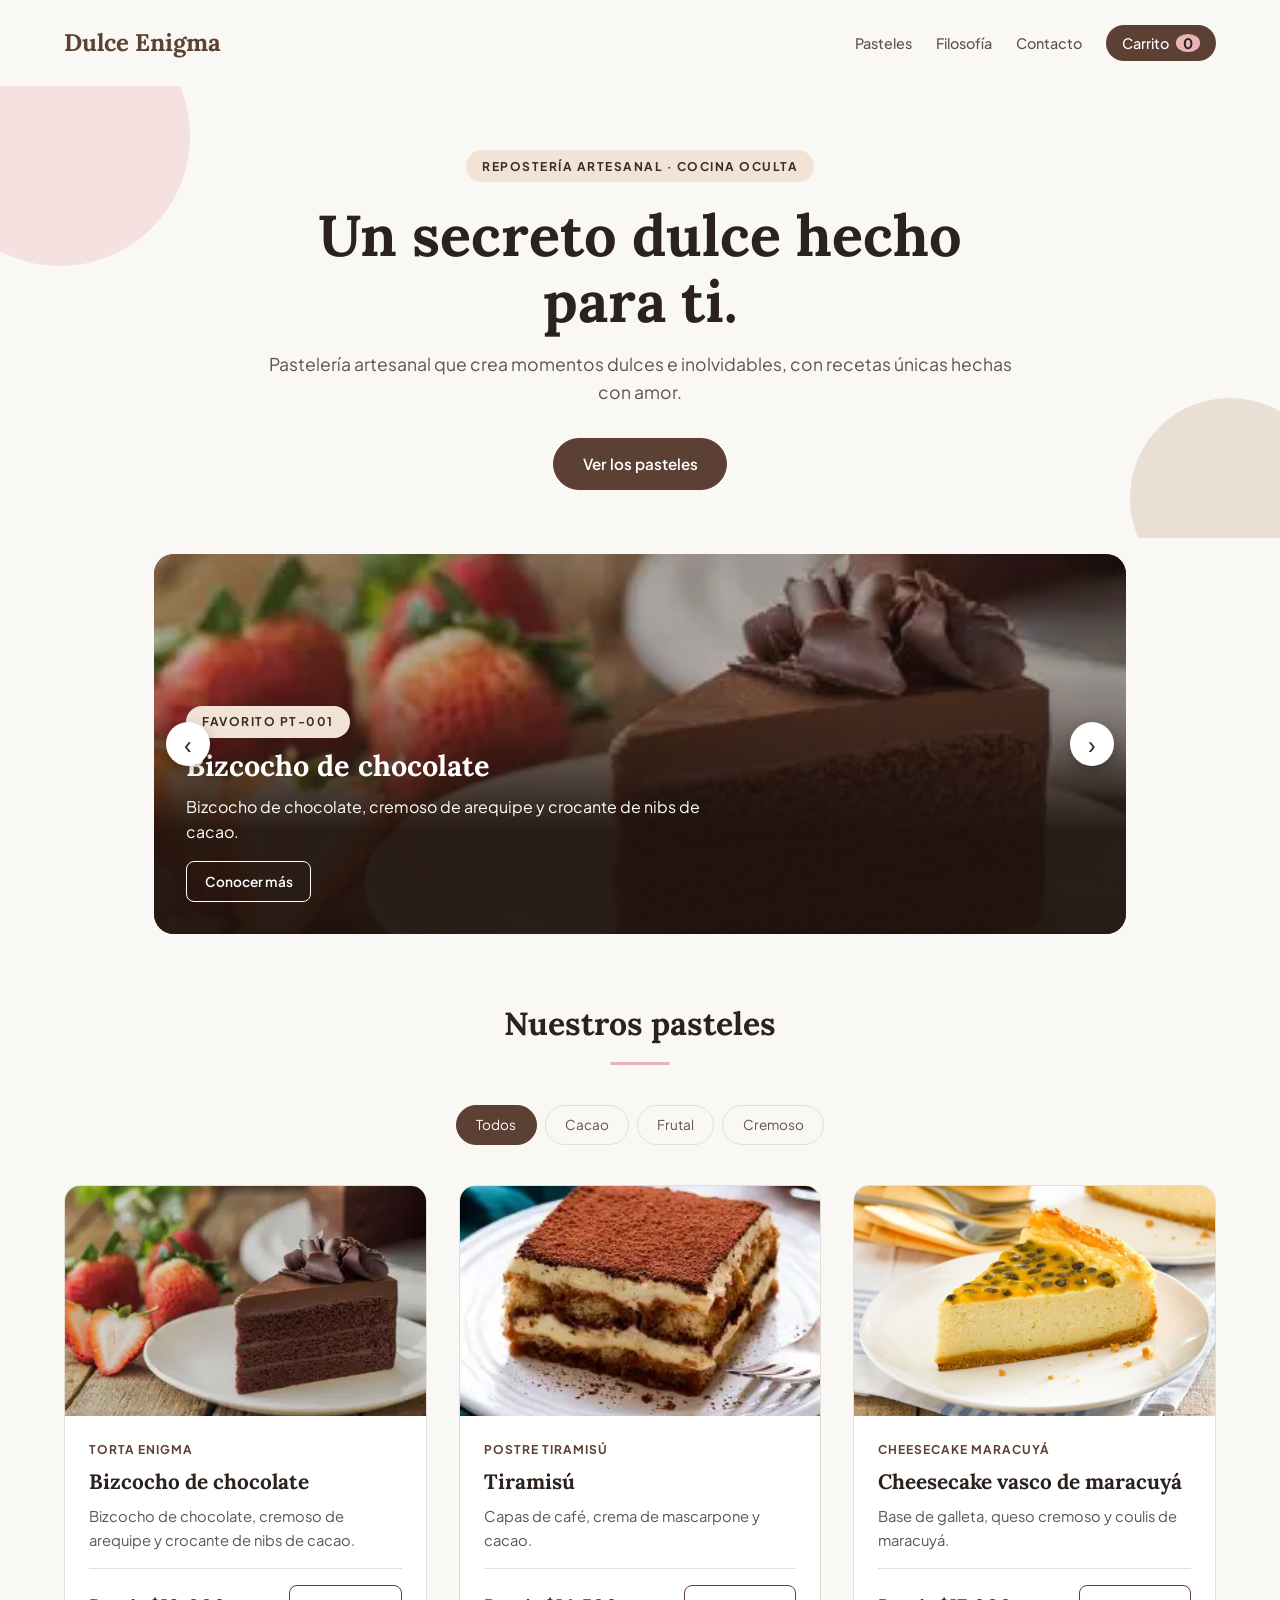
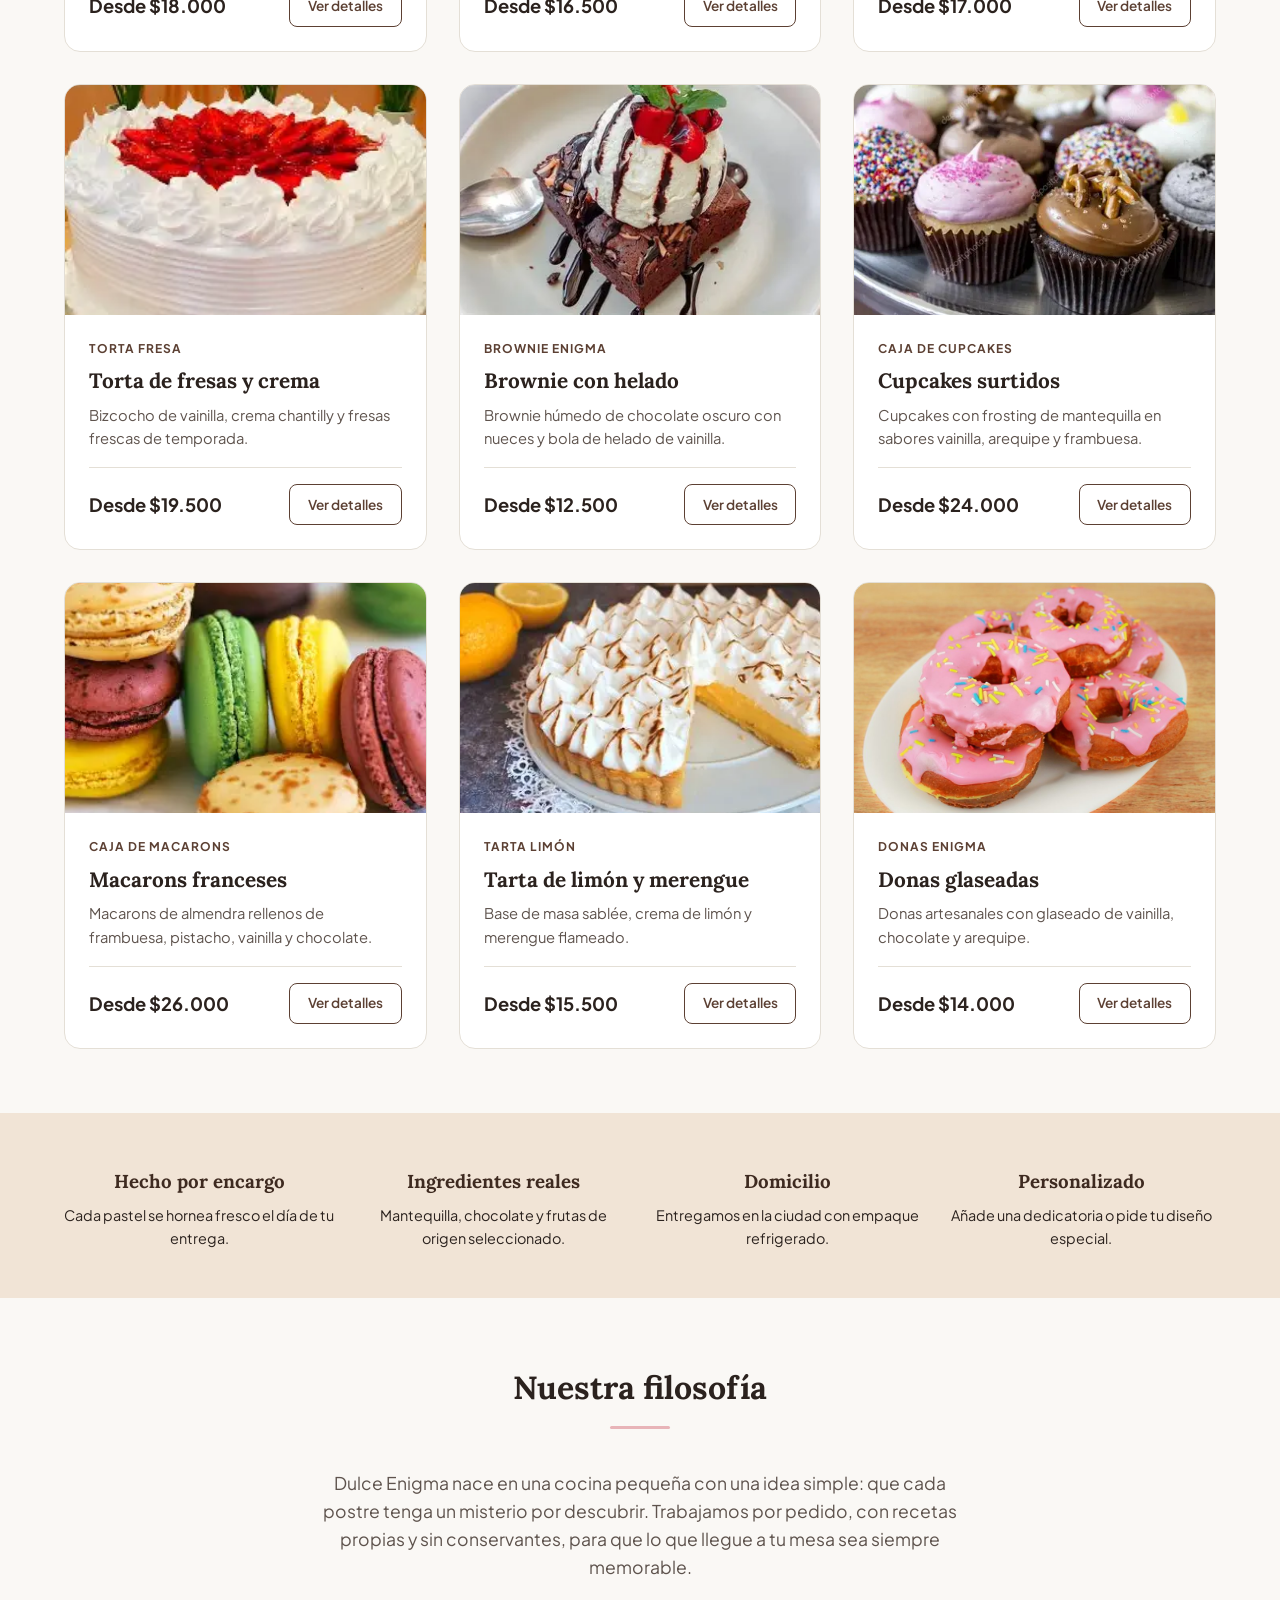
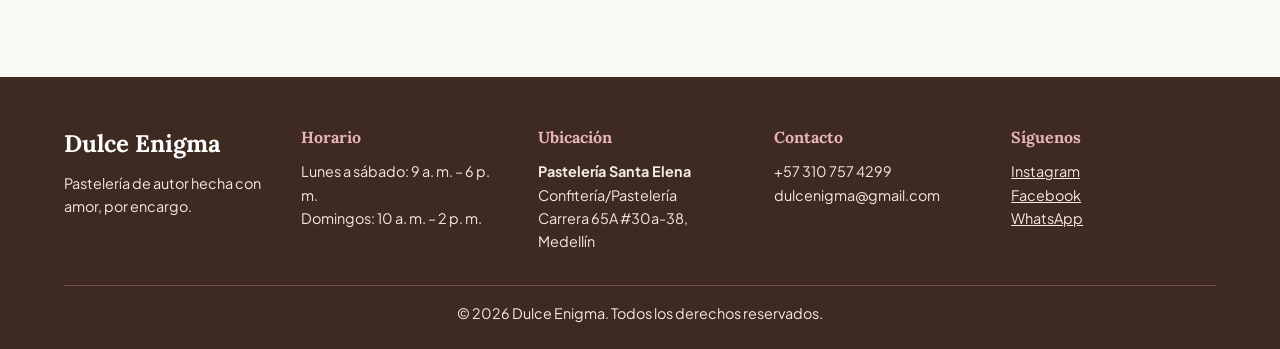
==== commit 35e6d886: "actu" ====
--- a/index.html
+++ b/index.html
@@ -1,272 +1,305 @@
 <!DOCTYPE html>
 <html lang="es">
 <head>
-<meta charset="UTF-8">
-<meta name="viewport" content="width=device-width, initial-scale=1.0">
-<title>Dulce Enigma | Pastelería de autor</title>
-<link rel="preconnect" href="https://fonts.googleapis.com">
-<link rel="preconnect" href="https://fonts.gstatic.com" crossorigin>
-<link href="https://fonts.googleapis.com/css2?family=Lora:ital,wght@0,400..700;1,400..700&family=Plus+Jakarta+Sans:wght@400;500;600;700&display=swap" rel="stylesheet">
-<link rel="stylesheet" href="css/estilos.css">
+  <meta charset="UTF-8">
+  <meta name="viewport" content="width=device-width, initial-scale=1.0">
+  <title>Dulce Enigma | Pastelería de autor</title>
+  <link rel="preconnect" href="https://fonts.googleapis.com">
+  <link rel="preconnect" href="https://fonts.gstatic.com" crossorigin>
+  <link href="https://fonts.googleapis.com/css2?family=Lora:ital,wght@0,400..700;1,400..700&family=Plus+Jakarta+Sans:wght@400;500;600;700&display=swap" rel="stylesheet">
+  <link rel="stylesheet" href="css/estilos.css">
 </head>
 <body>
-<header class="encabezado">
-  <div class="logo">Dulce Enigma</div>
-  <nav class="enlaces">
-    <a href="#pasteles">Pasteles</a>
-    <a href="#filosofia">Filosofía</a>
-    <a href="#pedido">Pedido</a>
-    <a href="#contacto">Contacto</a>
-  </nav>
-</header>
-
-<section class="portada">
-  <span class="adorno adornouno"></span><span class="adorno adornodos"></span>
-  <div class="contenidoportada">
-    <span class="insignia">Repostería artesanal · Cocina oculta</span>
-    <h1>Un secreto dulce hecho para ti.</h1>
-    <p>Pastelería artesanal que crea momentos dulces e inolvidables, con recetas únicas hechas con amor.</p>
-    <a href="#pedido" class="boton botonsolido">Hacer un pedido</a>
-  </div>
-</section>
-
-<section class="carrusel" aria-label="Pasteles favoritos">
-  <div class="ventana">
-    <div class="pista">
-      <div class="diapositiva" id="diapositiva1">
-        <img src="https://images.unsplash.com/photo-1606313564200-e75d5e30476c?auto=format&fit=crop&w=800&q=80" alt="Bizcocho de chocolate">
-        <div class="textodiapositiva"><span class="insignia">Favorito PT-001</span><h3>Bizcocho de chocolate</h3><p>Bizcocho de chocolate, cremoso de arequipe y crocante de nibs de cacao.</p><a href="tortaenigma.html" class="boton botonclaro">Conocer más</a></div>
-        <a class="flechacarrusel izquierda" href="#diapositiva9" aria-label="Anterior">‹</a>
-        <a class="flechacarrusel derecha" href="#diapositiva2" aria-label="Siguiente">›</a>
-      </div>
-      <div class="diapositiva" id="diapositiva2">
-        <img src="https://images.unsplash.com/photo-1519869325930-281384150729?auto=format&fit=crop&w=800&q=80" alt="Tiramisú">
-        <div class="textodiapositiva"><span class="insignia">Favorito PT-002</span><h3>Tiramisú</h3><p>Capas de café, crema de mascarpone y cacao.</p><a href="tiramisu.html" class="boton botonclaro">Conocer más</a></div>
-        <a class="flechacarrusel izquierda" href="#diapositiva1" aria-label="Anterior">‹</a>
-        <a class="flechacarrusel derecha" href="#diapositiva3" aria-label="Siguiente">›</a>
-      </div>
-      <div class="diapositiva" id="diapositiva3">
-        <img src="https://images.unsplash.com/photo-1533134242443-d4fd215305ad?auto=format&fit=crop&w=800&q=80" alt="Cheesecake vasco de maracuyá">
-        <div class="textodiapositiva"><span class="insignia">Favorito PT-003</span><h3>Cheesecake vasco de maracuyá</h3><p>Base de galleta, queso cremoso y coulis de maracuyá.</p><a href="cheesecakemaracuya.html" class="boton botonclaro">Conocer más</a></div>
-        <a class="flechacarrusel izquierda" href="#diapositiva2" aria-label="Anterior">‹</a>
-        <a class="flechacarrusel derecha" href="#diapositiva4" aria-label="Siguiente">›</a>
-      </div>
-      <div class="diapositiva" id="diapositiva4">
-        <img src="https://images.unsplash.com/photo-1565958011703-44f9829ba187?auto=format&fit=crop&w=800&q=80" alt="Torta de fresas y crema">
-        <div class="textodiapositiva"><span class="insignia">Favorito PT-004</span><h3>Torta de fresas y crema</h3><p>Bizcocho de vainilla, crema chantilly y fresas frescas de temporada.</p><a href="tortafresas.html" class="boton botonclaro">Conocer más</a></div>
-        <a class="flechacarrusel izquierda" href="#diapositiva3" aria-label="Anterior">‹</a>
-        <a class="flechacarrusel derecha" href="#diapositiva5" aria-label="Siguiente">›</a>
-      </div>
-      <div class="diapositiva" id="diapositiva5">
-        <img src="https://images.unsplash.com/photo-1578985545062-69928b1d9587?auto=format&fit=crop&w=800&q=80" alt="Brownie con helado">
-        <div class="textodiapositiva"><span class="insignia">Favorito PT-005</span><h3>Brownie con helado</h3><p>Brownie húmedo de chocolate oscuro con nueces y bola de helado de vainilla.</p><a href="brownie.html" class="boton botonclaro">Conocer más</a></div>
-        <a class="flechacarrusel izquierda" href="#diapositiva4" aria-label="Anterior">‹</a>
-        <a class="flechacarrusel derecha" href="#diapositiva6" aria-label="Siguiente">›</a>
-      </div>
-      <div class="diapositiva" id="diapositiva6">
-        <img src="https://images.unsplash.com/photo-1488477181946-6428a0291777?auto=format&fit=crop&w=800&q=80" alt="Cupcakes surtidos">
-        <div class="textodiapositiva"><span class="insignia">Favorito PT-006</span><h3>Cupcakes surtidos</h3><p>Cupcakes con frosting de mantequilla en sabores vainilla, arequipe y frambuesa.</p><a href="cupcakes.html" class="boton botonclaro">Conocer más</a></div>
-        <a class="flechacarrusel izquierda" href="#diapositiva5" aria-label="Anterior">‹</a>
-        <a class="flechacarrusel derecha" href="#diapositiva7" aria-label="Siguiente">›</a>
-      </div>
-      <div class="diapositiva" id="diapositiva7">
-        <img src="https://images.unsplash.com/photo-1569864358642-9d1684040f43?auto=format&fit=crop&w=800&q=80" alt="Macarons franceses">
-        <div class="textodiapositiva"><span class="insignia">Favorito PT-007</span><h3>Macarons franceses</h3><p>Macarons de almendra rellenos de frambuesa, pistacho, vainilla y chocolate.</p><a href="macarons.html" class="boton botonclaro">Conocer más</a></div>
-        <a class="flechacarrusel izquierda" href="#diapositiva6" aria-label="Anterior">‹</a>
-        <a class="flechacarrusel derecha" href="#diapositiva8" aria-label="Siguiente">›</a>
-      </div>
-      <div class="diapositiva" id="diapositiva8">
-        <img src="https://images.unsplash.com/photo-1519915028121-7d3463d20b13?auto=format&fit=crop&w=800&q=80" alt="Tarta de limón y merengue">
-        <div class="textodiapositiva"><span class="insignia">Favorito PT-008</span><h3>Tarta de limón y merengue</h3><p>Base de masa sablée, crema de limón y merengue flameado.</p><a href="tartalimon.html" class="boton botonclaro">Conocer más</a></div>
-        <a class="flechacarrusel izquierda" href="#diapositiva7" aria-label="Anterior">‹</a>
-        <a class="flechacarrusel derecha" href="#diapositiva9" aria-label="Siguiente">›</a>
-      </div>
-      <div class="diapositiva" id="diapositiva9">
-        <img src="https://images.unsplash.com/photo-1551024601-bec78aea704b?auto=format&fit=crop&w=800&q=80" alt="Donas glaseadas">
-        <div class="textodiapositiva"><span class="insignia">Favorito PT-009</span><h3>Donas glaseadas</h3><p>Donas artesanales con glaseado de vainilla, chocolate y arequipe.</p><a href="donas.html" class="boton botonclaro">Conocer más</a></div>
-        <a class="flechacarrusel izquierda" href="#diapositiva8" aria-label="Anterior">‹</a>
-        <a class="flechacarrusel derecha" href="#diapositiva1" aria-label="Siguiente">›</a>
-      </div>
-    </div>
-  </div>
-</section>
-
-<div class="separador" aria-hidden="true">✦ ✦ ✦</div>
-
-<div class="consola">
-  <div class="busqueda">
-    <label for="campobusqueda" class="soloetiqueta">Buscar pasteles</label>
-    <input type="search" id="campobusqueda" placeholder="Buscar por nombre o ingrediente..." autocomplete="off">
-  </div>
-  <div class="filtros">
-    <button class="botonfiltro activo" data-filtro="todos">Todos</button>
-    <button class="botonfiltro" data-filtro="cacao">Cacao</button>
-    <button class="botonfiltro" data-filtro="frutal">Frutal</button>
-    <button class="botonfiltro" data-filtro="cremoso">Cremoso</button>
-  </div>
-  <div class="intensidad">
-    <label for="rangointensidad">Perfil de intensidad: <span id="textointensidad">Intenso y profundo</span></label>
-    <input type="range" id="rangointensidad" min="1" max="3" value="3" step="1">
-  </div>
-</div>
-
-<section id="pasteles" class="seccion">
-  <h2 class="titulo">Nuestros pasteles</h2>
-  <div class="rejilla">
-    <article class="tarjeta">
-      <div class="foto"><img src="https://images.unsplash.com/photo-1606313564200-e75d5e30476c?auto=format&fit=crop&w=800&q=80" alt="Bizcocho de chocolate" loading="lazy"></div>
-      <div class="info">
-        <span class="etiqueta">Torta Enigma</span>
-        <h3>Bizcocho de chocolate</h3>
-        <p class="descripcion">Bizcocho de chocolate, cremoso de arequipe y crocante de nibs de cacao.</p>
-        <details class="notas"><summary>Ver notas de sabor</summary><div class="barraapilada"><span style="width:45%;background:#D98190"></span><span style="width:35%;background:#B08560"></span><span style="width:20%;background:#7FA08E"></span></div><ul class="leyenda"><li><i style="background:#D98190"></i>Dulce <b>45%</b></li><li><i style="background:#B08560"></i>Tostado <b>35%</b></li><li><i style="background:#7FA08E"></i>Avainillado <b>20%</b></li></ul></details>
-        <div class="pietarjeta"><span class="precio">Desde $18.000</span><a href="tortaenigma.html" class="boton">Ver detalles</a></div>
-      </div>
-    </article>
-    <article class="tarjeta">
-      <div class="foto"><img src="https://images.unsplash.com/photo-1519869325930-281384150729?auto=format&fit=crop&w=800&q=80" alt="Tiramisú" loading="lazy"></div>
-      <div class="info">
-        <span class="etiqueta">Postre Tiramisú</span>
-        <h3>Tiramisú</h3>
-        <p class="descripcion">Capas de café, crema de mascarpone y cacao.</p>
-        <details class="notas"><summary>Ver notas de sabor</summary><div class="barraapilada"><span style="width:45%;background:#D98190"></span><span style="width:30%;background:#B08560"></span><span style="width:25%;background:#7FA08E"></span></div><ul class="leyenda"><li><i style="background:#D98190"></i>Café <b>45%</b></li><li><i style="background:#B08560"></i>Dulce <b>30%</b></li><li><i style="background:#7FA08E"></i>Lácteo <b>25%</b></li></ul></details>
-        <div class="pietarjeta"><span class="precio">Desde $16.500</span><a href="tiramisu.html" class="boton">Ver detalles</a></div>
-      </div>
-    </article>
-    <article class="tarjeta">
-      <div class="foto"><img src="https://images.unsplash.com/photo-1533134242443-d4fd215305ad?auto=format&fit=crop&w=800&q=80" alt="Cheesecake vasco de maracuyá" loading="lazy"></div>
-      <div class="info">
-        <span class="etiqueta">Cheesecake Maracuyá</span>
-        <h3>Cheesecake vasco de maracuyá</h3>
-        <p class="descripcion">Base de galleta, queso cremoso y coulis de maracuyá.</p>
-        <details class="notas"><summary>Ver notas de sabor</summary><div class="barraapilada"><span style="width:40%;background:#D98190"></span><span style="width:35%;background:#B08560"></span><span style="width:25%;background:#7FA08E"></span></div><ul class="leyenda"><li><i style="background:#D98190"></i>Lácteo <b>40%</b></li><li><i style="background:#B08560"></i>Cítrico <b>35%</b></li><li><i style="background:#7FA08E"></i>Avainillado <b>25%</b></li></ul></details>
-        <div class="pietarjeta"><span class="precio">Desde $17.000</span><a href="chessecakemaracuya.html" class="boton">Ver detalles</a></div>
-      </div>
-    </article>
-    <article class="tarjeta">
-      <div class="foto"><img src="https://images.unsplash.com/photo-1565958011703-44f9829ba187?auto=format&fit=crop&w=800&q=80" alt="Torta de fresas y crema" loading="lazy"></div>
-      <div class="info">
-        <span class="etiqueta">Torta Fresa</span>
-        <h3>Torta de fresas y crema</h3>
-        <p class="descripcion">Bizcocho de vainilla, crema chantilly y fresas frescas de temporada.</p>
-        <details class="notas"><summary>Ver notas de sabor</summary><div class="barraapilada"><span style="width:40%;background:#D98190"></span><span style="width:35%;background:#B08560"></span><span style="width:25%;background:#7FA08E"></span></div><ul class="leyenda"><li><i style="background:#D98190"></i>Frutal <b>40%</b></li><li><i style="background:#B08560"></i>Avainillado <b>35%</b></li><li><i style="background:#7FA08E"></i>Dulce <b>25%</b></li></ul></details>
-        <div class="pietarjeta"><span class="precio">Desde $19.500</span><a href="tortafresas.html" class="boton">Ver detalles</a></div>
-      </div>
-    </article>
-    <article class="tarjeta">
-      <div class="foto"><img src="https://images.unsplash.com/photo-1578985545062-69928b1d9587?auto=format&fit=crop&w=800&q=80" alt="Brownie con helado" loading="lazy"></div>
-      <div class="info">
-        <span class="etiqueta">Brownie Enigma</span>
-        <h3>Brownie con helado</h3>
-        <p class="descripcion">Brownie húmedo de chocolate oscuro con nueces y bola de helado de vainilla.</p>
-        <details class="notas"><summary>Ver notas de sabor</summary><div class="barraapilada"><span style="width:50%;background:#D98190"></span><span style="width:30%;background:#B08560"></span><span style="width:20%;background:#7FA08E"></span></div><ul class="leyenda"><li><i style="background:#D98190"></i>Cacao <b>50%</b></li><li><i style="background:#B08560"></i>Tostado <b>30%</b></li><li><i style="background:#7FA08E"></i>Dulce <b>20%</b></li></ul></details>
-        <div class="pietarjeta"><span class="precio">Desde $12.500</span><a href="brownie.html" class="boton">Ver detalles</a></div>
-      </div>
-    </article>
-    <article class="tarjeta">
-      <div class="foto"><img src="https://images.unsplash.com/photo-1488477181946-6428a0291777?auto=format&fit=crop&w=800&q=80" alt="Cupcakes surtidos" loading="lazy"></div>
-      <div class="info">
-        <span class="etiqueta">Caja de cupcakes</span>
-        <h3>Cupcakes surtidos</h3>
-        <p class="descripcion">Cupcakes con frosting de mantequilla en sabores vainilla, arequipe y frambuesa.</p>
-        <details class="notas"><summary>Ver notas de sabor</summary><div class="barraapilada"><span style="width:40%;background:#D98190"></span><span style="width:35%;background:#B08560"></span><span style="width:25%;background:#7FA08E"></span></div><ul class="leyenda"><li><i style="background:#D98190"></i>Dulce <b>40%</b></li><li><i style="background:#B08560"></i>Avainillado <b>35%</b></li><li><i style="background:#7FA08E"></i>Lácteo <b>25%</b></li></ul></details>
-        <div class="pietarjeta"><span class="precio">Desde $24.000</span><a href="cupcake.html" class="boton">Ver detalles</a></div>
-      </div>
-    </article>
-    <article class="tarjeta">
-      <div class="foto"><img src="https://images.unsplash.com/photo-1569864358642-9d1684040f43?auto=format&fit=crop&w=800&q=80" alt="Macarons franceses" loading="lazy"></div>
-      <div class="info">
-        <span class="etiqueta">Caja de macarons</span>
-        <h3>Macarons franceses</h3>
-        <p class="descripcion">Macarons de almendra rellenos de frambuesa, pistacho, vainilla y chocolate.</p>
-        <details class="notas"><summary>Ver notas de sabor</summary><div class="barraapilada"><span style="width:45%;background:#D98190"></span><span style="width:30%;background:#B08560"></span><span style="width:25%;background:#7FA08E"></span></div><ul class="leyenda"><li><i style="background:#D98190"></i>Dulce <b>45%</b></li><li><i style="background:#B08560"></i>Frutal <b>30%</b></li><li><i style="background:#7FA08E"></i>Almendrado <b>25%</b></li></ul></details>
-        <div class="pietarjeta"><span class="precio">Desde $26.000</span><a href="macarons.html" class="boton">Ver detalles</a></div>
-      </div>
-    </article>
-    <article class="tarjeta">
-      <div class="foto"><img src="https://images.unsplash.com/photo-1519915028121-7d3463d20b13?auto=format&fit=crop&w=800&q=80" alt="Tarta de limón y merengue" loading="lazy"></div>
-      <div class="info">
-        <span class="etiqueta">Tarta Limón</span>
-        <h3>Tarta de limón y merengue</h3>
-        <p class="descripcion">Base de masa sablée, crema de limón y merengue flameado.</p>
-        <details class="notas"><summary>Ver notas de sabor</summary><div class="barraapilada"><span style="width:50%;background:#D98190"></span><span style="width:30%;background:#B08560"></span><span style="width:20%;background:#7FA08E"></span></div><ul class="leyenda"><li><i style="background:#D98190"></i>Cítrico <b>50%</b></li><li><i style="background:#B08560"></i>Dulce <b>30%</b></li><li><i style="background:#7FA08E"></i>Mantequilla <b>20%</b></li></ul></details>
-        <div class="pietarjeta"><span class="precio">Desde $15.500</span><a href="tartalimon.html" class="boton">Ver detalles</a></div>
-      </div>
-    </article>
-    <article class="tarjeta">
-      <div class="foto"><img src="https://images.unsplash.com/photo-1551024601-bec78aea704b?auto=format&fit=crop&w=800&q=80" alt="Donas glaseadas" loading="lazy"></div>
-      <div class="info">
-        <span class="etiqueta">Donas Enigma</span>
-        <h3>Donas glaseadas</h3>
-        <p class="descripcion">Donas artesanales con glaseado de vainilla, chocolate y arequipe.</p>
-        <details class="notas"><summary>Ver notas de sabor</summary><div class="barraapilada"><span style="width:45%;background:#D98190"></span><span style="width:35%;background:#B08560"></span><span style="width:20%;background:#7FA08E"></span></div><ul class="leyenda"><li><i style="background:#D98190"></i>Dulce <b>45%</b></li><li><i style="background:#B08560"></i>Avainillado <b>35%</b></li><li><i style="background:#7FA08E"></i>Lácteo <b>20%</b></li></ul></details>
-        <div class="pietarjeta"><span class="precio">Desde $14.000</span><a href="donas.html" class="boton">Ver detalles</a></div>
-      </div>
-    </article>
-  </div>
-</section>
-
-<section class="beneficios">
-  <div><span>🎂</span><h3>Hecho por encargo</h3><p>Cada pastel se hornea fresco el día de tu entrega.</p></div>
-  <div><span>🌿</span><h3>Ingredientes reales</h3><p>Mantequilla, chocolate y frutas de origen seleccionado.</p></div>
-  <div><span>🛵</span><h3>Domicilio</h3><p>Entregamos en la ciudad con empaque refrigerado.</p></div>
-  <div><span>🎁</span><h3>Personalizado</h3><p>Añade una dedicatoria o pide tu diseño especial.</p></div>
-</section>
-
-<section id="filosofia" class="seccion filosofia">
-  <h2 class="titulo">Nuestra filosofía</h2>
-  <p>Dulce Enigma nace en una cocina pequeña con una idea simple: que cada postre tenga un misterio por descubrir. Trabajamos por pedido, con recetas propias y sin conservantes, para que lo que llegue a tu mesa sea siempre memorable.</p>
-</section>
-
-<section id="pedido" class="seccion">
-  <h2 class="titulo">Haz tu pedido</h2>
-  <div class="cajapedido">
-    <div class="resumen">
-      <h3>¿Cómo pedir?</h3>
-      <ol class="pasos">
-        <li>Elige tu pastel y la porción en el catálogo.</li>
-        <li>Llena el formulario con tus datos y la fecha de entrega.</li>
-        <li>Te contactaremos para confirmar el pedido y el pago.</li>
-      </ol>
-      <p class="nota">Pedidos con 48 horas de anticipación. El domicilio tiene costo adicional.</p>
-    </div>
-    <form class="formulario">
-      <div class="fila">
-        <label>Nombre completo<input type="text" name="nombre" required autocomplete="name"></label>
-        <label>Teléfono<input type="tel" name="telefono" required autocomplete="tel"></label>
-      </div>
-      <label>Correo electrónico<input type="email" name="correo" required autocomplete="email"></label>
-      <div class="fila">
-        <label>Pastel y porción<select name="pastel" required><option value="">Elegir</option><optgroup label="Bizcocho de chocolate"><option>1 porción · $18.000</option><option>4 - 6 porciones · $59.000</option><option>10 - 12 porciones · $104.000</option><option>16 - 20 porciones · $135.000</option></optgroup><optgroup label="Tiramisú"><option>1 porción · $16.500</option><option>4 - 6 porciones · $54.000</option><option>10 - 12 porciones · $96.000</option><option>16 - 20 porciones · $124.000</option></optgroup><optgroup label="Cheesecake vasco de maracuyá"><option>1 porción · $17.000</option><option>4 - 6 porciones · $55.000</option><option>10 - 12 porciones · $99.000</option><option>16 - 20 porciones · $128.000</option></optgroup><optgroup label="Torta de fresas y crema"><option>1 porción · $19.500</option><option>4 - 6 porciones · $63.000</option><option>10 - 12 porciones · $113.000</option><option>16 - 20 porciones · $146.000</option></optgroup><optgroup label="Brownie con helado"><option>1 unidad · $12.500</option><option>4 unidades · $46.000</option><option>8 unidades · $88.000</option></optgroup><optgroup label="Cupcakes surtidos"><option>Caja x6 · $24.000</option><option>Caja x12 · $46.000</option><option>Caja x24 · $88.000</option></optgroup><optgroup label="Macarons franceses"><option>Caja x8 · $26.000</option><option>Caja x16 · $50.000</option><option>Caja x32 · $96.000</option></optgroup><optgroup label="Tarta de limón y merengue"><option>1 porción · $15.500</option><option>4 - 6 porciones · $50.000</option><option>10 - 12 porciones · $90.000</option><option>16 - 20 porciones · $116.000</option></optgroup><optgroup label="Donas glaseadas"><option>Caja x4 · $14.000</option><option>Caja x8 · $27.000</option><option>Caja x12 · $39.000</option></optgroup></select></label>
-        <label>Cantidad<input type="number" name="cantidad" min="1" value="1" required></label>
-      </div>
-      <fieldset>
-        <legend>Tipo de entrega</legend>
-        <label class="opcion"><input type="radio" name="entrega" value="recogida" checked> Recoger en tienda</label>
-        <label class="opcion"><input type="radio" name="entrega" value="domicilio"> Domicilio</label>
-      </fieldset>
-      <label>Dirección de entrega (solo domicilio)<input type="text" name="direccion"></label>
-      <div class="fila">
-        <label>Fecha<input type="date" name="fecha" required></label>
-        <label>Hora<select name="hora" required><option value="">Elegir</option><option>9:00 a. m.</option><option>11:00 a. m.</option><option>2:00 p. m.</option><option>4:00 p. m.</option></select></label>
-      </div>
-      <label>Método de pago<select name="pago" required><option>Efectivo</option><option>Transferencia</option><option>Tarjeta</option></select></label>
-      <label>Dedicatoria (opcional)<textarea name="dedicatoria" rows="2" maxlength="80"></textarea></label>
-      <button type="button" class="boton botonsolido">Confirmar pedido</button>
-    </form>
-  </div>
-</section>
-
-<footer id="contacto" class="piedepagina">
-  <div class="columnas">
-    <div><div class="logo logoclaro">Dulce Enigma</div><p>Pastelería de autor hecha con amor, por encargo.</p></div>
-    <div><h4>Horario</h4><p>Lunes a sábado: 9 a. m. – 6 p. m.<br>Domingos: 10 a. m. – 2 p. m.</p></div>
-    <div><h4>Ubicación</h4><p><strong>Pastelería Santa Elena</strong><br>Confitería/Pastelería<br>Carrera 65A #30a-38, Medellín</p></div>
-    <div><h4>Contacto</h4><p>+57 300 000 0000<br>hola@dulceenigma.co</p></div>
-    <div><h4>Síguenos</h4><p><a href="#">Instagram</a><br><a href="#">Facebook</a><br><a href="#">WhatsApp</a></p></div>
-  </div>
-  <p class="derechos">© 2026 Dulce Enigma. Todos los derechos reservados.</p>
-</footer>
-
+
+  <header class="encabezado">
+    <div class="logo">Dulce Enigma</div>
+    <nav class="enlaces">
+      <a href="#pasteles">Pasteles</a>
+      <a href="#filosofia">Filosofía</a>
+      <a href="#contacto">Contacto</a>
+      <a href="pedido.html" class="enlacecarrito">Carrito <span class="contador">0</span></a>
+    </nav>
+  </header>
+
+  <section class="portada">
+    <span class="adorno adornouno"></span>
+    <span class="adorno adornodos"></span>
+    <div class="contenidoportada">
+      <span class="insignia">Repostería artesanal · Cocina oculta</span>
+      <h1>Un secreto dulce hecho para ti.</h1>
+      <p>Pastelería artesanal que crea momentos dulces e inolvidables, con recetas únicas hechas con amor.</p>
+      <a href="#pasteles" class="boton botonsolido">Ver los pasteles</a>
+    </div>
+  </section>
+
+  <section class="carrusel" aria-label="Pasteles favoritos">
+    <div class="ventana">
+      <div class="pista">
+        <div class="diapositiva" id="diapositiva1">
+          <img src="img/choco.webp" alt="Bizcocho de chocolate">
+          <div class="textodiapositiva">
+            <span class="insignia">Favorito PT-001</span>
+            <h3>Bizcocho de chocolate</h3>
+            <p>Bizcocho de chocolate, cremoso de arequipe y crocante de nibs de cacao.</p>
+            <a href="tortaenigma.html" class="boton botonclaro">Conocer más</a>
+          </div>
+          <a class="flechacarrusel izquierda" href="#diapositiva9" aria-label="Anterior">‹</a>
+          <a class="flechacarrusel derecha" href="#diapositiva2" aria-label="Siguiente">›</a>
+        </div>
+        <div class="diapositiva" id="diapositiva2">
+          <img src="img/OIP.webp" alt="Tiramisú">
+          <div class="textodiapositiva">
+            <span class="insignia">Favorito PT-002</span>
+            <h3>Tiramisú</h3>
+            <p>Capas de café, crema de mascarpone y cacao.</p>
+            <a href="tiramisu.html" class="boton botonclaro">Conocer más</a>
+          </div>
+          <a class="flechacarrusel izquierda" href="#diapositiva1" aria-label="Anterior">‹</a>
+          <a class="flechacarrusel derecha" href="#diapositiva3" aria-label="Siguiente">›</a>
+        </div>
+        <div class="diapositiva" id="diapositiva3">
+          <img src="img/0267595dc0970c21aa65ab0ed7edf8da.jpg" alt="Cheesecake vasco de maracuyá">
+          <div class="textodiapositiva">
+            <span class="insignia">Favorito PT-003</span>
+            <h3>Cheesecake vasco de maracuyá</h3>
+            <p>Base de galleta, queso cremoso y coulis de maracuyá.</p>
+            <a href="chessecakemaracuya.html" class="boton botonclaro">Conocer más</a>
+          </div>
+          <a class="flechacarrusel izquierda" href="#diapositiva2" aria-label="Anterior">‹</a>
+          <a class="flechacarrusel derecha" href="#diapositiva4" aria-label="Siguiente">›</a>
+        </div>
+        <div class="diapositiva" id="diapositiva4">
+          <img src="img/OIP (1).webp" alt="Torta de fresas y crema">
+          <div class="textodiapositiva">
+            <span class="insignia">Favorito PT-004</span>
+            <h3>Torta de fresas y crema</h3>
+            <p>Bizcocho de vainilla, crema chantilly y fresas frescas de temporada.</p>
+            <a href="tortafresas.html" class="boton botonclaro">Conocer más</a>
+          </div>
+          <a class="flechacarrusel izquierda" href="#diapositiva3" aria-label="Anterior">‹</a>
+          <a class="flechacarrusel derecha" href="#diapositiva5" aria-label="Siguiente">›</a>
+        </div>
+        <div class="diapositiva" id="diapositiva5">
+          <img src="img/OIP (2).webp" alt="Brownie con helado">
+          <div class="textodiapositiva">
+            <span class="insignia">Favorito PT-005</span>
+            <h3>Brownie con helado</h3>
+            <p>Brownie húmedo de chocolate oscuro con nueces y bola de helado de vainilla.</p>
+            <a href="brownie.html" class="boton botonclaro">Conocer más</a>
+          </div>
+          <a class="flechacarrusel izquierda" href="#diapositiva4" aria-label="Anterior">‹</a>
+          <a class="flechacarrusel derecha" href="#diapositiva6" aria-label="Siguiente">›</a>
+        </div>
+        <div class="diapositiva" id="diapositiva6">
+          <img src="img/OIP (3).webp" alt="Cupcakes surtidos">
+          <div class="textodiapositiva">
+            <span class="insignia">Favorito PT-006</span>
+            <h3>Cupcakes surtidos</h3>
+            <p>Cupcakes con frosting de mantequilla en sabores vainilla, arequipe y frambuesa.</p>
+            <a href="cupcake.html" class="boton botonclaro">Conocer más</a>
+          </div>
+          <a class="flechacarrusel izquierda" href="#diapositiva5" aria-label="Anterior">‹</a>
+          <a class="flechacarrusel derecha" href="#diapositiva7" aria-label="Siguiente">›</a>
+        </div>
+        <div class="diapositiva" id="diapositiva7">
+          <img src="img/OIP (4).webp" alt="Macarons franceses">
+          <div class="textodiapositiva">
+            <span class="insignia">Favorito PT-007</span>
+            <h3>Macarons franceses</h3>
+            <p>Macarons de almendra rellenos de frambuesa, pistacho, vainilla y chocolate.</p>
+            <a href="macarons.html" class="boton botonclaro">Conocer más</a>
+          </div>
+          <a class="flechacarrusel izquierda" href="#diapositiva6" aria-label="Anterior">‹</a>
+          <a class="flechacarrusel derecha" href="#diapositiva8" aria-label="Siguiente">›</a>
+        </div>
+        <div class="diapositiva" id="diapositiva8">
+          <img src="img/OIP (5).webp" alt="Tarta de limón y merengue">
+          <div class="textodiapositiva">
+            <span class="insignia">Favorito PT-008</span>
+            <h3>Tarta de limón y merengue</h3>
+            <p>Base de masa sablée, crema de limón y merengue flameado.</p>
+            <a href="tartalimon.html" class="boton botonclaro">Conocer más</a>
+          </div>
+          <a class="flechacarrusel izquierda" href="#diapositiva7" aria-label="Anterior">‹</a>
+          <a class="flechacarrusel derecha" href="#diapositiva9" aria-label="Siguiente">›</a>
+        </div>
+        <div class="diapositiva" id="diapositiva9">
+          <img src="img/R.jpg" alt="Donas glaseadas">
+          <div class="textodiapositiva">
+            <span class="insignia">Favorito PT-009</span>
+            <h3>Donas glaseadas</h3>
+            <p>Donas artesanales con glaseado de vainilla, chocolate y arequipe.</p>
+            <a href="donas.html" class="boton botonclaro">Conocer más</a>
+          </div>
+          <a class="flechacarrusel izquierda" href="#diapositiva8" aria-label="Anterior">‹</a>
+          <a class="flechacarrusel derecha" href="#diapositiva1" aria-label="Siguiente">›</a>
+        </div>
+      </div>
+    </div>
+  </section>
+
+  <section id="pasteles" class="seccion">
+    <h2 class="titulo">Nuestros pasteles</h2>
+    <div class="filtros" role="radiogroup" aria-label="Filtrar por sabor">
+      <input type="radio" name="filtro" id="f-todos" class="filtro" checked>
+      <label for="f-todos" class="botonfiltro">Todos</label>
+      <input type="radio" name="filtro" id="f-cacao" class="filtro">
+      <label for="f-cacao" class="botonfiltro">Cacao</label>
+      <input type="radio" name="filtro" id="f-frutal" class="filtro">
+      <label for="f-frutal" class="botonfiltro">Frutal</label>
+      <input type="radio" name="filtro" id="f-cremoso" class="filtro">
+      <label for="f-cremoso" class="botonfiltro">Cremoso</label>
+    </div>
+    <div class="rejilla">
+      <article class="tarjeta cacao">
+        <div class="foto"><img src="img/choco.webp" alt="Bizcocho de chocolate" loading="lazy"></div>
+        <div class="info">
+          <span class="etiqueta">Torta Enigma</span>
+          <h3>Bizcocho de chocolate</h3>
+          <p class="descripcion">Bizcocho de chocolate, cremoso de arequipe y crocante de nibs de cacao.</p>
+          <div class="pietarjeta">
+            <span class="precio">Desde $18.000</span>
+            <a href="tortaenigma.html" class="boton">Ver detalles</a>
+          </div>
+        </div>
+      </article>
+      <article class="tarjeta cacao cremoso">
+        <div class="foto"><img src="img/OIP.webp" alt="Tiramisú" loading="lazy"></div>
+        <div class="info">
+          <span class="etiqueta">Postre Tiramisú</span>
+          <h3>Tiramisú</h3>
+          <p class="descripcion">Capas de café, crema de mascarpone y cacao.</p>
+          <div class="pietarjeta">
+            <span class="precio">Desde $16.500</span>
+            <a href="tiramisu.html" class="boton">Ver detalles</a>
+          </div>
+        </div>
+      </article>
+      <article class="tarjeta frutal cremoso">
+        <div class="foto"><img src="img/0267595dc0970c21aa65ab0ed7edf8da.jpg" alt="Cheesecake vasco de maracuyá" loading="lazy"></div>
+        <div class="info">
+          <span class="etiqueta">Cheesecake Maracuyá</span>
+          <h3>Cheesecake vasco de maracuyá</h3>
+          <p class="descripcion">Base de galleta, queso cremoso y coulis de maracuyá.</p>
+          <div class="pietarjeta">
+            <span class="precio">Desde $17.000</span>
+            <a href="chessecakemaracuya.html" class="boton">Ver detalles</a>
+          </div>
+        </div>
+      </article>
+      <article class="tarjeta frutal cremoso">
+        <div class="foto"><img src="img/OIP (1).webp" alt="Torta de fresas y crema" loading="lazy"></div>
+        <div class="info">
+          <span class="etiqueta">Torta Fresa</span>
+          <h3>Torta de fresas y crema</h3>
+          <p class="descripcion">Bizcocho de vainilla, crema chantilly y fresas frescas de temporada.</p>
+          <div class="pietarjeta">
+            <span class="precio">Desde $19.500</span>
+            <a href="tortafresas.html" class="boton">Ver detalles</a>
+          </div>
+        </div>
+      </article>
+      <article class="tarjeta cacao">
+        <div class="foto"><img src="img/OIP (2).webp" alt="Brownie con helado" loading="lazy"></div>
+        <div class="info">
+          <span class="etiqueta">Brownie Enigma</span>
+          <h3>Brownie con helado</h3>
+          <p class="descripcion">Brownie húmedo de chocolate oscuro con nueces y bola de helado de vainilla.</p>
+          <div class="pietarjeta">
+            <span class="precio">Desde $12.500</span>
+            <a href="brownie.html" class="boton">Ver detalles</a>
+          </div>
+        </div>
+      </article>
+      <article class="tarjeta cremoso">
+        <div class="foto"><img src="img/OIP (3).webp" alt="Cupcakes surtidos" loading="lazy"></div>
+        <div class="info">
+          <span class="etiqueta">Caja de cupcakes</span>
+          <h3>Cupcakes surtidos</h3>
+          <p class="descripcion">Cupcakes con frosting de mantequilla en sabores vainilla, arequipe y frambuesa.</p>
+          <div class="pietarjeta">
+            <span class="precio">Desde $24.000</span>
+            <a href="cupcake.html" class="boton">Ver detalles</a>
+          </div>
+        </div>
+      </article>
+      <article class="tarjeta frutal">
+        <div class="foto"><img src="img/OIP (4).webp" alt="Macarons franceses" loading="lazy"></div>
+        <div class="info">
+          <span class="etiqueta">Caja de macarons</span>
+          <h3>Macarons franceses</h3>
+          <p class="descripcion">Macarons de almendra rellenos de frambuesa, pistacho, vainilla y chocolate.</p>
+          <div class="pietarjeta">
+            <span class="precio">Desde $26.000</span>
+            <a href="macarons.html" class="boton">Ver detalles</a>
+          </div>
+        </div>
+      </article>
+      <article class="tarjeta frutal">
+        <div class="foto"><img src="img/OIP (5).webp" alt="Tarta de limón y merengue" loading="lazy"></div>
+        <div class="info">
+          <span class="etiqueta">Tarta Limón</span>
+          <h3>Tarta de limón y merengue</h3>
+          <p class="descripcion">Base de masa sablée, crema de limón y merengue flameado.</p>
+          <div class="pietarjeta">
+            <span class="precio">Desde $15.500</span>
+            <a href="tartalimon.html" class="boton">Ver detalles</a>
+          </div>
+        </div>
+      </article>
+      <article class="tarjeta cremoso">
+        <div class="foto"><img src="img/R.jpg" alt="Donas glaseadas" loading="lazy"></div>
+        <div class="info">
+          <span class="etiqueta">Donas Enigma</span>
+          <h3>Donas glaseadas</h3>
+          <p class="descripcion">Donas artesanales con glaseado de vainilla, chocolate y arequipe.</p>
+          <div class="pietarjeta">
+            <span class="precio">Desde $14.000</span>
+            <a href="donas.html" class="boton">Ver detalles</a>
+          </div>
+        </div>
+      </article>
+    </div>
+  </section>
+
+  <section class="beneficios">
+    <div><span></span><h3>Hecho por encargo</h3><p>Cada pastel se hornea fresco el día de tu entrega.</p></div>
+    <div><span></span><h3>Ingredientes reales</h3><p>Mantequilla, chocolate y frutas de origen seleccionado.</p></div>
+    <div><span></span><h3>Domicilio</h3><p>Entregamos en la ciudad con empaque refrigerado.</p></div>
+    <div><span></span><h3>Personalizado</h3><p>Añade una dedicatoria o pide tu diseño especial.</p></div>
+  </section>
+
+  <section id="filosofia" class="seccion filosofia">
+    <h2 class="titulo">Nuestra filosofía</h2>
+    <p>Dulce Enigma nace en una cocina pequeña con una idea simple: que cada postre tenga un misterio por descubrir. Trabajamos por pedido, con recetas propias y sin conservantes, para que lo que llegue a tu mesa sea siempre memorable.</p>
+  </section>
+
+  <footer id="contacto" class="piedepagina">
+    <div class="columnas">
+      <div>
+        <div class="logo logoclaro">Dulce Enigma</div>
+        <p>Pastelería de autor hecha con amor, por encargo.</p>
+      </div>
+      <div>
+        <h4>Horario</h4>
+        <p>Lunes a sábado: 9 a. m. – 6 p. m.<br>Domingos: 10 a. m. – 2 p. m.</p>
+      </div>
+      <div>
+        <h4>Ubicación</h4>
+        <p><strong>Pastelería Santa Elena</strong><br>Confitería/Pastelería<br>Carrera 65A #30a-38, Medellín</p>
+      </div>
+      <div>
+        <h4>Contacto</h4>
+        <p>+57 310 757 4299<br>dulcenigma@gmail.com</p>
+      </div>
+      <div>
+        <h4>Síguenos</h4>
+        <p><a href="#">Instagram</a><br><a href="#">Facebook</a><br><a href="#">WhatsApp</a></p>
+      </div>
+    </div>
+    <p class="derechos">© 2026 Dulce Enigma. Todos los derechos reservados.</p>
+  </footer>
+
+  <script src="js/carrito.js"></script>
 </body>
 </html>
--- a/css/estilos.css
+++ b/css/estilos.css
@@ -7,6 +7,9 @@
     --choco: #5C4033;
     --chocooscuro: #3E2A20;
     --borde: #E4DFD6;
+    --sabor1: #D98190;
+    --sabor2: #B08560;
+    --sabor3: #7FA08E;
     --titulo: 'Lora', serif;
     --cuerpo: 'Plus Jakarta Sans', sans-serif;
 }
@@ -191,6 +194,23 @@
     color: var(--chocooscuro);
 }
 
+.agregar {
+    width: 100%;
+    margin-top: .8rem;
+    background: var(--choco);
+    color: var(--blanco);
+}
+
+.agregar:hover {
+    background: var(--chocooscuro);
+}
+
+.tablaporciones .agregar {
+    width: auto;
+    margin: 0;
+    padding: .35rem .9rem;
+}
+
 .carrusel {
     position: relative;
     max-width: 1100px;
@@ -245,540 +265,6 @@
 
 .textodiapositiva .insignia {
     margin: 0;
-}
-
-.separador {
-    text-align: center;
-    color: var(--choco);
-    letter-spacing: 1rem;
-    padding: 2.5rem 0 1rem;
-}
-
-.consola {
-    background: var(--blanco);
-    border: 1px solid var(--borde);
-    padding: 1.8rem;
-    border-radius: 16px;
-    box-shadow: 0 10px 30px rgba(92,64,51,.06);
-    display: flex;
-    flex-direction: column;
-    gap: 1.4rem;
-    align-items: center;
-    max-width: 500px;
-    margin: 0 auto;
-}
-
-.filtros {
-    display: flex;
-    flex-wrap: wrap;
-    gap: .5rem;
-    justify-content: center;
-}
-
-.botonfiltro {
-    background: var(--crema);
-    border: 1px solid var(--borde);
-    padding: .5rem 1.2rem;
-    border-radius: 30px;
-    font-family: var(--cuerpo);
-    font-size: .85rem;
-    color: var(--suave);
-    cursor: pointer;
-    transition: .3s;
-}
-
-.botonfiltro:hover,
-.botonfiltro.activo {
-    background: var(--choco);
-    color: var(--blanco);
-    border-color: var(--choco);
-}
-
-.intensidad {
-    width: 100%;
-    max-width: 350px;
-    display: flex;
-    flex-direction: column;
-    gap: .5rem;
-    font-size: .85rem;
-    color: var(--suave);
-}
-
-.intensidad span {
-    color: var(--choco);
-    font-weight: 700;
-}
-
-input[type=range] {
-    width: 100%;
-    accent-color: var(--choco);
-    cursor: pointer;
-}
-
-.seccion {
-    max-width: 1300px;
-    margin: 0 auto;
-    padding: 4rem 5%;
-}
-
-.titulo {
-    font-family: var(--titulo);
-    font-size: 2rem;
-    text-align: center;
-    margin-bottom: 2.5rem;
-}
-
-.titulo::after {
-    content: "";
-    display: block;
-    width: 60px;
-    height: 3px;
-    background: var(--rosa);
-    margin: .8rem auto 0;
-    border-radius: 3px;
-}
-
-.rejilla {
-    display: grid;
-    grid-template-columns: repeat(auto-fit,minmax(300px,1fr));
-    gap: 2rem;
-}
-
-.tarjeta {
-    background: var(--blanco);
-    border-radius: 16px;
-    overflow: hidden;
-    border: 1px solid var(--borde);
-    transition: .3s;
-}
-
-.tarjeta:hover {
-    transform: translateY(-6px);
-    box-shadow: 0 12px 30px rgba(92,64,51,.12);
-}
-
-.foto {
-    height: 230px;
-    overflow: hidden;
-    background: #EADFD3;
-}
-
-.foto img {
-    width: 100%;
-    height: 100%;
-    object-fit: cover;
-    transition: transform .5s;
-}
-
-.tarjeta:hover .foto img {
-    transform: scale(1.05);
-}
-
-.info {
-    padding: 1.5rem;
-}
-
-.etiqueta {
-    display: block;
-    font-size: .75rem;
-    color: var(--choco);
-    font-weight: 700;
-    text-transform: uppercase;
-    letter-spacing: 1px;
-    margin-bottom: .4rem;
-}
-
-.info h3 {
-    font-family: var(--titulo);
-    font-size: 1.3rem;
-    margin-bottom: .4rem;
-}
-
-.descripcion {
-    font-size: .92rem;
-    color: var(--suave);
-    margin-bottom: 1rem;
-}
-
-.notas {
-    margin: 1rem 0;
-    padding-top: .8rem;
-    border-top: 1px solid var(--borde);
-}
-
-.barra {
-    width: var(--ancho);
-    background: var(--color);
-    padding: .35rem .8rem;
-    border-radius: 4px;
-}
-
-.barra span {
-    font-size: .78rem;
-    font-weight: 700;
-    color: var(--texto);
-}
-
-.precio {
-    font-weight: 700;
-    font-size: 1.15rem;
-}
-
-.beneficios {
-    display: grid;
-    grid-template-columns: repeat(auto-fit,minmax(220px,1fr));
-    gap: 1.5rem;
-    background: #F1E4D6;
-    padding: 3rem 5%;
-    text-align: center;
-}
-
-.beneficios span {
-    font-size: 2rem;
-}
-
-.beneficios h3 {
-    font-family: var(--titulo);
-    margin: .4rem 0;
-    color: var(--chocooscuro);
-}
-
-.beneficios p {
-    font-size: .9rem;
-    color: var(--texto);
-}
-
-.filosofia {
-    text-align: center;
-    max-width: 780px;
-}
-
-.filosofia p {
-    color: var(--suave);
-    font-size: 1.1rem;
-}
-
-.cajapedido {
-    display: grid;
-    grid-template-columns: 1fr 1.3fr;
-    gap: 2rem;
-    align-items: start;
-}
-
-.resumen,
-.formulario {
-    background: var(--blanco);
-    border: 1px solid var(--borde);
-    border-radius: 16px;
-    padding: 1.8rem;
-    box-shadow: 0 10px 30px rgba(92,64,51,.05);
-}
-
-.resumen h3 {
-    font-family: var(--titulo);
-    margin-bottom: 1rem;
-}
-
-.nota {
-    font-size: .8rem;
-    color: var(--suave);
-    margin-top: .5rem;
-}
-
-.formulario {
-    display: flex;
-    flex-direction: column;
-    gap: 1rem;
-}
-
-.formulario label,
-.formulario legend {
-    display: flex;
-    flex-direction: column;
-    gap: .3rem;
-    font-size: .85rem;
-    font-weight: 600;
-}
-
-.formulario input,
-.formulario select,
-.formulario textarea {
-    font-family: var(--cuerpo);
-    font-size: .95rem;
-    padding: .65rem .8rem;
-    border: 1.5px solid #B9AEA5;
-    border-radius: 8px;
-    background: var(--blanco);
-    color: var(--texto);
-}
-
-.fila {
-    display: grid;
-    grid-template-columns: 1fr 1fr;
-    gap: 1rem;
-}
-
-fieldset {
-    border: none;
-    display: flex;
-    gap: 1.5rem;
-    flex-wrap: wrap;
-}
-
-.formulario .opcion {
-    flex-direction: row;
-    align-items: center;
-    gap: .5rem;
-    font-weight: 500;
-}
-
-.formulario .opcion input {
-    accent-color: var(--choco);
-}
-
-.piedepagina {
-    background: var(--chocooscuro);
-    color: #F3EAE1;
-    padding: 3rem 5% 1.5rem;
-    margin-top: 2rem;
-}
-
-.columnas {
-    max-width: 1200px;
-    margin: 0 auto;
-    display: grid;
-    grid-template-columns: repeat(auto-fit,minmax(200px,1fr));
-    gap: 2rem;
-}
-
-.piedepagina h4 {
-    font-family: var(--titulo);
-    color: var(--rosa);
-    margin-bottom: .6rem;
-}
-
-.piedepagina a {
-    color: #F3EAE1;
-}
-
-.piedepagina p {
-    font-size: .9rem;
-}
-
-.derechos {
-    text-align: center;
-    border-top: 1px solid #6B5346;
-    margin-top: 2rem;
-    padding-top: 1rem;
-}
-
-.detalle {
-    max-width: 1200px;
-    margin: 2rem auto;
-    padding: 0 5%;
-    display: grid;
-    grid-template-columns: 1.3fr 1fr;
-    gap: 3rem;
-    align-items: start;
-}
-
-.columnaizquierda {
-    display: flex;
-    flex-direction: column;
-    gap: 1rem;
-}
-
-.fotodetalle {
-    height: 420px;
-    border-radius: 16px;
-    overflow: hidden;
-    background: #EADFD3;
-}
-
-.fotodetalle img {
-    width: 100%;
-    height: 100%;
-    object-fit: cover;
-}
-
-.columnaizquierda h1 {
-    font-family: var(--titulo);
-    font-size: 2.2rem;
-}
-
-.filaprecio {
-    display: flex;
-    align-items: center;
-    gap: 2rem;
-}
-
-.columnaderecha {
-    display: flex;
-    flex-direction: column;
-    gap: 1.5rem;
-}
-
-.cajadetalle {
-    background: var(--blanco);
-    border: 1px solid var(--borde);
-    padding: 1.8rem;
-    border-radius: 16px;
-}
-
-.cajadetalle h3 {
-    font-family: var(--titulo);
-    color: var(--choco);
-    margin-bottom: .8rem;
-}
-
-.cajadetalle p {
-    font-size: .9rem;
-    color: var(--suave);
-    margin-bottom: 1rem;
-}
-
-.barrasabiertas {
-    display: flex;
-    flex-direction: column;
-    gap: .6rem;
-}
-
-.consejos {
-    list-style: none;
-    display: flex;
-    flex-direction: column;
-    gap: .5rem;
-    font-size: .88rem;
-    font-weight: 500;
-}
-
-@media (max-width: 900px) {
-    .detalle,
-    .cajapedido {
-        grid-template-columns: 1fr;
-    }
-    .diapositiva {
-        height: 320px;
-    }
-}
-
-@media (max-width: 520px) {
-    .fila {
-        grid-template-columns: 1fr;
-    }
-    .enlaces {
-        gap: .8rem;
-    }
-}
-
-@media (prefers-reduced-motion: reduce) {
-    * {
-        transition: none !important;
-        scroll-behavior: auto;
-    }
-}
-
-.busqueda {
-    width: 100%;
-}
-
-.busqueda input {
-    width: 100%;
-    font-family: var(--cuerpo);
-    font-size: .95rem;
-    padding: .75rem 1.2rem;
-    border: 1.5px solid #B9AEA5;
-    border-radius: 30px;
-    background: var(--blanco);
-    color: var(--texto);
-}
-
-.soloetiqueta {
-    position: absolute;
-    width: 1px;
-    height: 1px;
-    overflow: hidden;
-    clip: rect(0 0 0 0);
-}
-
-.barraapilada {
-    display: flex;
-    height: 22px;
-    border-radius: 11px;
-    overflow: hidden;
-    border: 1px solid #B9AEA5;
-    margin-bottom: .7rem;
-}
-
-.barraapilada span {
-    display: block;
-    height: 100%;
-}
-
-.leyenda {
-    list-style: none;
-    display: flex;
-    flex-wrap: wrap;
-    gap: .3rem 1rem;
-    font-size: .82rem;
-    color: var(--texto);
-}
-
-.leyenda li {
-    display: flex;
-    align-items: center;
-    gap: .35rem;
-}
-
-.leyenda i {
-    width: 12px;
-    height: 12px;
-    border-radius: 50%;
-    display: inline-block;
-}
-
-.tablaporciones {
-    width: 100%;
-    border-collapse: collapse;
-    background: var(--blanco);
-    border: 1px solid var(--borde);
-    border-radius: 12px;
-    overflow: hidden;
-}
-
-.tablaporciones th {
-    background: var(--choco);
-    color: var(--blanco);
-    text-align: left;
-    padding: .8rem 1rem;
-    font-family: var(--titulo);
-}
-
-.tablaporciones td {
-    padding: .7rem 1rem;
-    color: var(--texto);
-    font-weight: 500;
-}
-
-.tablaporciones tbody tr:nth-child(even) {
-    background: var(--crema);
-}
-
-.notas summary {
-    cursor: pointer;
-    font-size: .75rem;
-    color: var(--suave);
-    text-transform: uppercase;
-    letter-spacing: 1.2px;
-    font-weight: 700;
-}
-
-.notas summary:hover {
-    color: var(--choco);
-}
-
-.notas .barraapilada {
-    margin-top: .8rem;
 }
 
 .flechacarrusel {
@@ -806,6 +292,205 @@
     right: 12px;
 }
 
+.separador {
+    text-align: center;
+    color: var(--choco);
+    letter-spacing: 1rem;
+    padding: 2.5rem 0 1rem;
+}
+
+.consola {
+    background: var(--blanco);
+    border: 1px solid var(--borde);
+    padding: 1.8rem;
+    border-radius: 16px;
+    box-shadow: 0 10px 30px rgba(92,64,51,.06);
+    display: flex;
+    flex-direction: column;
+    gap: 1.4rem;
+    align-items: center;
+    max-width: 500px;
+    margin: 0 auto;
+}
+
+.busqueda {
+    width: 100%;
+}
+
+.busqueda input {
+    width: 100%;
+    font-family: var(--cuerpo);
+    font-size: .95rem;
+    padding: .75rem 1.2rem;
+    border: 1.5px solid #B9AEA5;
+    border-radius: 30px;
+    background: var(--blanco);
+    color: var(--texto);
+}
+
+.soloetiqueta {
+    position: absolute;
+    width: 1px;
+    height: 1px;
+    overflow: hidden;
+    clip: rect(0 0 0 0);
+}
+
+.filtros {
+    display: flex;
+    flex-wrap: wrap;
+    gap: .5rem;
+    justify-content: center;
+}
+
+.botonfiltro {
+    background: var(--crema);
+    border: 1px solid var(--borde);
+    padding: .5rem 1.2rem;
+    border-radius: 30px;
+    font-family: var(--cuerpo);
+    font-size: .85rem;
+    color: var(--suave);
+    cursor: pointer;
+    transition: .3s;
+}
+
+.botonfiltro:hover,
+.botonfiltro.activo {
+    background: var(--choco);
+    color: var(--blanco);
+    border-color: var(--choco);
+}
+
+.intensidad {
+    width: 100%;
+    max-width: 350px;
+    display: flex;
+    flex-direction: column;
+    gap: .5rem;
+    font-size: .85rem;
+    color: var(--suave);
+}
+
+.intensidad span {
+    color: var(--choco);
+    font-weight: 700;
+}
+
+input[type=range] {
+    width: 100%;
+    accent-color: var(--choco);
+    cursor: pointer;
+}
+
+.seccion {
+    max-width: 1300px;
+    margin: 0 auto;
+    padding: 4rem 5%;
+}
+
+.titulo {
+    font-family: var(--titulo);
+    font-size: 2rem;
+    text-align: center;
+    margin-bottom: 2.5rem;
+}
+
+.titulo::after {
+    content: "";
+    display: block;
+    width: 60px;
+    height: 3px;
+    background: var(--rosa);
+    margin: .8rem auto 0;
+    border-radius: 3px;
+}
+
+.rejilla {
+    display: grid;
+    grid-template-columns: repeat(auto-fit,minmax(300px,1fr));
+    gap: 2rem;
+}
+
+.tarjeta {
+    background: var(--blanco);
+    border-radius: 16px;
+    overflow: hidden;
+    border: 1px solid var(--borde);
+    transition: .3s;
+}
+
+.tarjeta:hover {
+    transform: translateY(-6px);
+    box-shadow: 0 12px 30px rgba(92,64,51,.12);
+}
+
+.foto {
+    height: 230px;
+    overflow: hidden;
+    background: #EADFD3;
+}
+
+.foto img {
+    width: 100%;
+    height: 100%;
+    object-fit: cover;
+    transition: transform .5s;
+}
+
+.tarjeta:hover .foto img {
+    transform: scale(1.05);
+}
+
+.info {
+    padding: 1.5rem;
+}
+
+.etiqueta {
+    display: block;
+    font-size: .75rem;
+    color: var(--choco);
+    font-weight: 700;
+    text-transform: uppercase;
+    letter-spacing: 1px;
+    margin-bottom: .4rem;
+}
+
+.info h3 {
+    font-family: var(--titulo);
+    font-size: 1.3rem;
+    margin-bottom: .4rem;
+}
+
+.descripcion {
+    font-size: .92rem;
+    color: var(--suave);
+    margin-bottom: 1rem;
+}
+
+.notas {
+    margin: 1rem 0;
+    padding-top: .8rem;
+    border-top: 1px solid var(--borde);
+}
+
+.notas summary {
+    cursor: pointer;
+    font-size: .75rem;
+    color: var(--suave);
+    text-transform: uppercase;
+    letter-spacing: 1.2px;
+    font-weight: 700;
+}
+
+.notas summary:hover {
+    color: var(--choco);
+}
+
+.notas .barraapilada {
+    margin-top: .8rem;
+}
+
 .pietarjeta {
     display: flex;
     justify-content: space-between;
@@ -814,6 +499,126 @@
     padding-top: 1rem;
 }
 
+.precio {
+    font-weight: 700;
+    font-size: 1.15rem;
+}
+
+.barraapilada {
+    display: flex;
+    height: 22px;
+    border-radius: 11px;
+    overflow: hidden;
+    border: 1px solid #B9AEA5;
+    margin-bottom: .7rem;
+}
+
+.barraapilada span {
+    display: block;
+    height: 100%;
+}
+
+.barraapilada span:nth-child(1) { background: var(--sabor1); }
+.barraapilada span:nth-child(2) { background: var(--sabor2); }
+.barraapilada span:nth-child(3) { background: var(--sabor3); }
+
+.perfil-45-35-20 span:nth-child(1) { width: 45%; }
+.perfil-45-35-20 span:nth-child(2) { width: 35%; }
+.perfil-45-35-20 span:nth-child(3) { width: 20%; }
+
+.perfil-45-30-25 span:nth-child(1) { width: 45%; }
+.perfil-45-30-25 span:nth-child(2) { width: 30%; }
+.perfil-45-30-25 span:nth-child(3) { width: 25%; }
+
+.perfil-40-35-25 span:nth-child(1) { width: 40%; }
+.perfil-40-35-25 span:nth-child(2) { width: 35%; }
+.perfil-40-35-25 span:nth-child(3) { width: 25%; }
+
+.perfil-50-30-20 span:nth-child(1) { width: 50%; }
+.perfil-50-30-20 span:nth-child(2) { width: 30%; }
+.perfil-50-30-20 span:nth-child(3) { width: 20%; }
+
+.leyenda {
+    list-style: none;
+    display: flex;
+    flex-wrap: wrap;
+    gap: .3rem 1rem;
+    font-size: .82rem;
+    color: var(--texto);
+}
+
+.leyenda li {
+    display: flex;
+    align-items: center;
+    gap: .35rem;
+}
+
+.leyenda i {
+    width: 12px;
+    height: 12px;
+    border-radius: 50%;
+    display: inline-block;
+}
+
+.leyenda li:nth-child(1) i { background: var(--sabor1); }
+.leyenda li:nth-child(2) i { background: var(--sabor2); }
+.leyenda li:nth-child(3) i { background: var(--sabor3); }
+
+.beneficios {
+    display: grid;
+    grid-template-columns: repeat(auto-fit,minmax(220px,1fr));
+    gap: 1.5rem;
+    background: #F1E4D6;
+    padding: 3rem 5%;
+    text-align: center;
+}
+
+.beneficios span {
+    font-size: 2rem;
+}
+
+.beneficios h3 {
+    font-family: var(--titulo);
+    margin: .4rem 0;
+    color: var(--chocooscuro);
+}
+
+.beneficios p {
+    font-size: .9rem;
+    color: var(--texto);
+}
+
+.filosofia {
+    text-align: center;
+    max-width: 780px;
+}
+
+.filosofia p {
+    color: var(--suave);
+    font-size: 1.1rem;
+}
+
+.cajapedido {
+    display: grid;
+    grid-template-columns: 1fr 1.3fr;
+    gap: 2rem;
+    align-items: start;
+}
+
+.resumen,
+.formulario {
+    background: var(--blanco);
+    border: 1px solid var(--borde);
+    border-radius: 16px;
+    padding: 1.8rem;
+    box-shadow: 0 10px 30px rgba(92,64,51,.05);
+}
+
+.resumen h3 {
+    font-family: var(--titulo);
+    margin-bottom: 1rem;
+}
+
 .pasos {
     padding-left: 1.2rem;
     display: flex;
@@ -823,21 +628,198 @@
     color: var(--texto);
 }
 
-.agregar {
+.nota {
+    font-size: .8rem;
+    color: var(--suave);
+    margin-top: .5rem;
+}
+
+.formulario {
+    display: flex;
+    flex-direction: column;
+    gap: 1rem;
+}
+
+.formulario label,
+.formulario legend {
+    display: flex;
+    flex-direction: column;
+    gap: .3rem;
+    font-size: .85rem;
+    font-weight: 600;
+}
+
+.formulario input,
+.formulario select,
+.formulario textarea {
+    font-family: var(--cuerpo);
+    font-size: .95rem;
+    padding: .65rem .8rem;
+    border: 1.5px solid #B9AEA5;
+    border-radius: 8px;
+    background: var(--blanco);
+    color: var(--texto);
+}
+
+.fila {
+    display: grid;
+    grid-template-columns: 1fr 1fr;
+    gap: 1rem;
+}
+
+fieldset {
+    border: none;
+    display: flex;
+    gap: 1.5rem;
+    flex-wrap: wrap;
+}
+
+.formulario .opcion {
+    flex-direction: row;
+    align-items: center;
+    gap: .5rem;
+    font-weight: 500;
+}
+
+.formulario .opcion input {
+    accent-color: var(--choco);
+}
+
+.piedepagina {
+    background: var(--chocooscuro);
+    color: #F3EAE1;
+    padding: 3rem 5% 1.5rem;
+    margin-top: 2rem;
+}
+
+.columnas {
+    max-width: 1200px;
+    margin: 0 auto;
+    display: grid;
+    grid-template-columns: repeat(auto-fit,minmax(200px,1fr));
+    gap: 2rem;
+}
+
+.piedepagina h4 {
+    font-family: var(--titulo);
+    color: var(--rosa);
+    margin-bottom: .6rem;
+}
+
+.piedepagina a {
+    color: #F3EAE1;
+}
+
+.piedepagina p {
+    font-size: .9rem;
+}
+
+.derechos {
+    text-align: center;
+    border-top: 1px solid #6B5346;
+    margin-top: 2rem;
+    padding-top: 1rem;
+}
+
+.detalle {
+    max-width: 1200px;
+    margin: 2rem auto;
+    padding: 0 5%;
+    display: grid;
+    grid-template-columns: 1.3fr 1fr;
+    gap: 3rem;
+    align-items: start;
+}
+
+.columnaizquierda {
+    display: flex;
+    flex-direction: column;
+    gap: 1rem;
+}
+
+.fotodetalle {
+    height: 420px;
+    border-radius: 16px;
+    overflow: hidden;
+    background: #EADFD3;
+}
+
+.fotodetalle img {
     width: 100%;
-    margin-top: .8rem;
+    height: 100%;
+    object-fit: cover;
+}
+
+.columnaizquierda h1 {
+    font-family: var(--titulo);
+    font-size: 2.2rem;
+}
+
+.tablaporciones {
+    width: 100%;
+    border-collapse: collapse;
+    background: var(--blanco);
+    border: 1px solid var(--borde);
+    border-radius: 12px;
+    overflow: hidden;
+}
+
+.tablaporciones th {
     background: var(--choco);
     color: var(--blanco);
-}
-
-.agregar:hover {
-    background: var(--chocooscuro);
-}
-
-.tablaporciones .agregar {
-    width: auto;
-    margin: 0;
-    padding: .35rem .9rem;
+    text-align: left;
+    padding: .8rem 1rem;
+    font-family: var(--titulo);
+}
+
+.tablaporciones td {
+    padding: .7rem 1rem;
+    color: var(--texto);
+    font-weight: 500;
+}
+
+.tablaporciones tbody tr:nth-child(even) {
+    background: var(--crema);
+}
+
+.filaprecio {
+    display: flex;
+    align-items: center;
+    gap: 2rem;
+}
+
+.columnaderecha {
+    display: flex;
+    flex-direction: column;
+    gap: 1.5rem;
+}
+
+.cajadetalle {
+    background: var(--blanco);
+    border: 1px solid var(--borde);
+    padding: 1.8rem;
+    border-radius: 16px;
+}
+
+.cajadetalle h3 {
+    font-family: var(--titulo);
+    color: var(--choco);
+    margin-bottom: .8rem;
+}
+
+.cajadetalle p {
+    font-size: .9rem;
+    color: var(--suave);
+    margin-bottom: 1rem;
+}
+
+.consejos {
+    list-style: none;
+    display: flex;
+    flex-direction: column;
+    gap: .5rem;
+    font-size: .88rem;
+    font-weight: 500;
 }
 
 .enlacecarrito {
@@ -882,3 +864,144 @@
     font-size: 1.2rem;
     margin-bottom: 1rem;
 }
+
+@media (max-width: 900px) {
+    .detalle,
+    .cajapedido {
+        grid-template-columns: 1fr;
+    }
+    .diapositiva {
+        height: 320px;
+    }
+}
+
+@media (max-width: 520px) {
+    .fila {
+        grid-template-columns: 1fr;
+    }
+    .enlaces {
+        gap: .8rem;
+    }
+}
+
+@media (prefers-reduced-motion: reduce) {
+    * {
+        transition: none !important;
+        scroll-behavior: auto;
+    }
+}
+
+/* ===== Nuevo: utilidades ===== */
+[hidden] { display: none !important; }
+
+/* ===== Filtros del catálogo (solo CSS) ===== */
+.filtros { margin-bottom: 2.5rem; }
+.filtros input { position: absolute; opacity: 0; pointer-events: none; }
+.filtros input:checked + .botonfiltro { background: var(--choco); color: var(--blanco); border-color: var(--choco); }
+.filtros input:focus-visible + .botonfiltro { outline: 3px solid var(--choco); outline-offset: 2px; }
+#pasteles:has(#f-cacao:checked) .tarjeta:not(.cacao),
+#pasteles:has(#f-frutal:checked) .tarjeta:not(.frutal),
+#pasteles:has(#f-cremoso:checked) .tarjeta:not(.cremoso) { display: none; }
+
+/* ===== Estrellas (0 a 5, admite decimales con --nota) ===== */
+.estrellas {
+    --nota: 5;
+    display: inline-block;
+    line-height: 1;
+    font-size: 1.15rem;
+    background: linear-gradient(90deg, #C9962B calc(var(--nota) / 5 * 100%), #DDD3C8 0);
+    -webkit-background-clip: text;
+    background-clip: text;
+    color: transparent;
+}
+
+/* ===== Agregar al carrito (páginas de producto) ===== */
+.formagregar { display: flex; flex-wrap: wrap; align-items: end; gap: .8rem; }
+.formagregar label { display: flex; flex-direction: column; gap: .3rem; font-size: .85rem; font-weight: 600; }
+.formagregar select,
+.formagregar input {
+    font-family: var(--cuerpo);
+    font-size: .95rem;
+    padding: .6rem .8rem;
+    border: 1.5px solid #B9AEA5;
+    border-radius: 8px;
+    background: var(--blanco);
+    color: var(--texto);
+}
+.formagregar input { width: 5rem; }
+.formagregar .porcion { flex: 1 1 200px; }
+.formagregar .botonsolido { padding: .7rem 1.4rem; }
+
+/* ===== Opiniones ===== */
+.opiniones { max-width: 1200px; padding-top: 2rem; }
+.cuerpoopiniones { display: grid; grid-template-columns: 1.3fr 1fr; gap: 3rem; align-items: start; }
+.resumenopiniones { display: flex; align-items: center; gap: .6rem; margin-bottom: 1.2rem; }
+.promedio { font-family: var(--titulo); font-size: 2.2rem; color: var(--choco); }
+.totalopiniones { font-size: .85rem; color: var(--suave); }
+.listaopiniones { display: flex; flex-direction: column; gap: 1rem; }
+.opinion { background: var(--blanco); border: 1px solid var(--borde); border-radius: 16px; padding: 1.2rem 1.4rem; }
+.opinion header { display: flex; justify-content: space-between; align-items: center; margin-bottom: .4rem; }
+.opinion p { font-size: .92rem; color: var(--suave); }
+
+.formopinion {
+    display: flex;
+    flex-direction: column;
+    gap: 1rem;
+    background: var(--blanco);
+    border: 1px solid var(--borde);
+    border-radius: 16px;
+    padding: 1.8rem;
+}
+.formopinion h3 { font-family: var(--titulo); color: var(--choco); }
+.formopinion label { display: flex; flex-direction: column; gap: .3rem; font-size: .85rem; font-weight: 600; }
+.formopinion input[type=text],
+.formopinion textarea {
+    font-family: var(--cuerpo);
+    font-size: .95rem;
+    padding: .65rem .8rem;
+    border: 1.5px solid #B9AEA5;
+    border-radius: 8px;
+    color: var(--texto);
+}
+.grupoestrellas p { font-size: .85rem; font-weight: 600; }
+
+/* Selector de estrellas: los radios van de 5 a 1 y se muestran al revés */
+.estrellasinput { display: inline-flex; flex-direction: row-reverse; justify-content: flex-end; }
+.estrellasinput input { position: absolute; opacity: 0; }
+.estrellasinput label {
+    position: relative;
+    display: block;
+    padding: 0 .1rem;
+    font-size: 1.9rem;
+    line-height: 1.2;
+    color: #DDD3C8;
+    cursor: pointer;
+}
+.estrellasinput input:checked ~ label,
+.estrellasinput label:hover,
+.estrellasinput label:hover ~ label { color: #C9962B; }
+.estrellasinput input:focus-visible + label { outline: 3px solid var(--choco); border-radius: 4px; }
+
+/* ===== Página de pedido / carrito ===== */
+.listacarrito strong { display: block; font-weight: 600; }
+.controlcantidad { display: flex; align-items: center; gap: .5rem; margin-top: .3rem; }
+.controlcantidad button {
+    min-width: 28px;
+    height: 28px;
+    border: 1.5px solid var(--choco);
+    border-radius: 6px;
+    background: transparent;
+    color: var(--choco);
+    font-weight: 700;
+    cursor: pointer;
+}
+.controlcantidad button:hover { background: var(--choco); color: var(--blanco); }
+.controlcantidad .quitar { padding: 0 .6rem; font-size: .75rem; font-weight: 600; margin-left: .5rem; }
+.vacio { color: var(--suave); font-size: .92rem; margin-bottom: 1rem; }
+.resumen .totalcarrito { border-top: 2px solid var(--borde); padding-top: .8rem; }
+.resumen .pasos { margin-top: 1.5rem; }
+.aviso { font-size: .88rem; font-weight: 600; color: var(--choco); min-height: 1.4em; }
+
+@media (max-width: 900px) {
+    .cuerpoopiniones { grid-template-columns: 1fr; }
+}
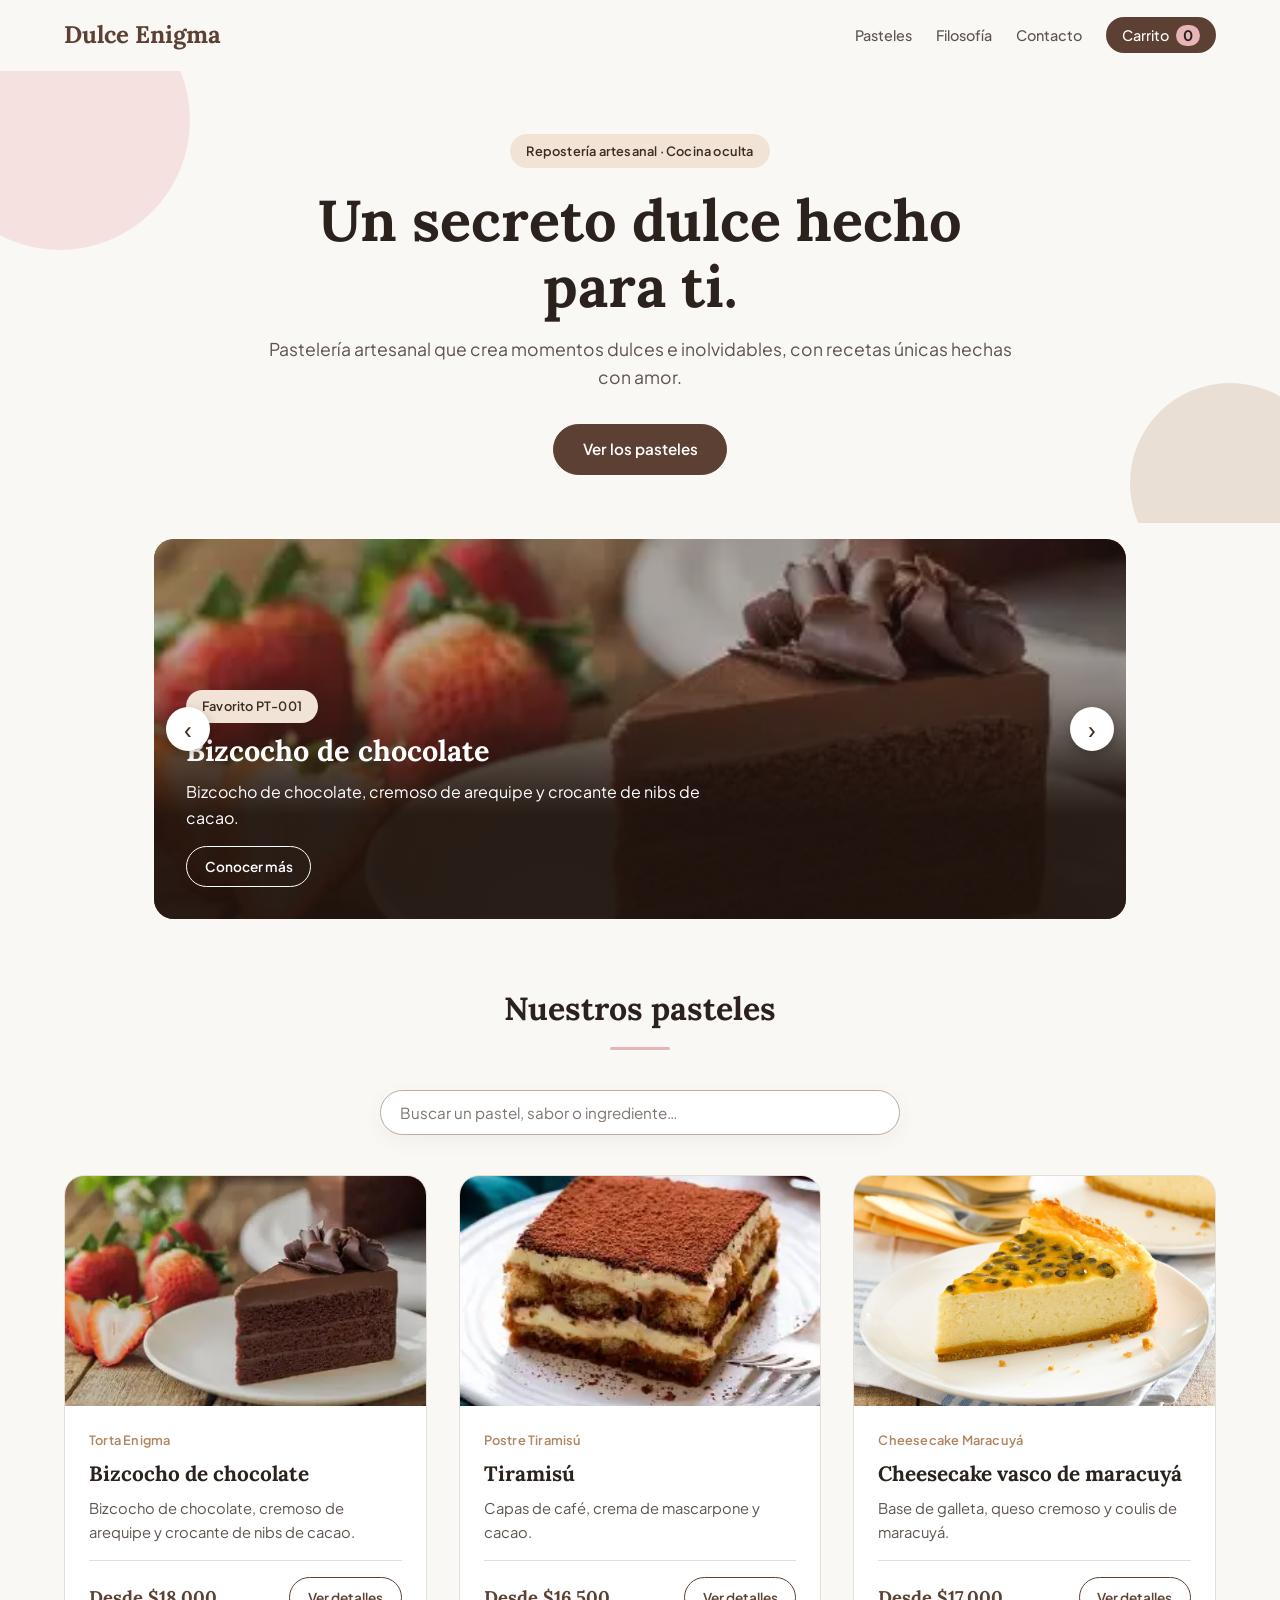
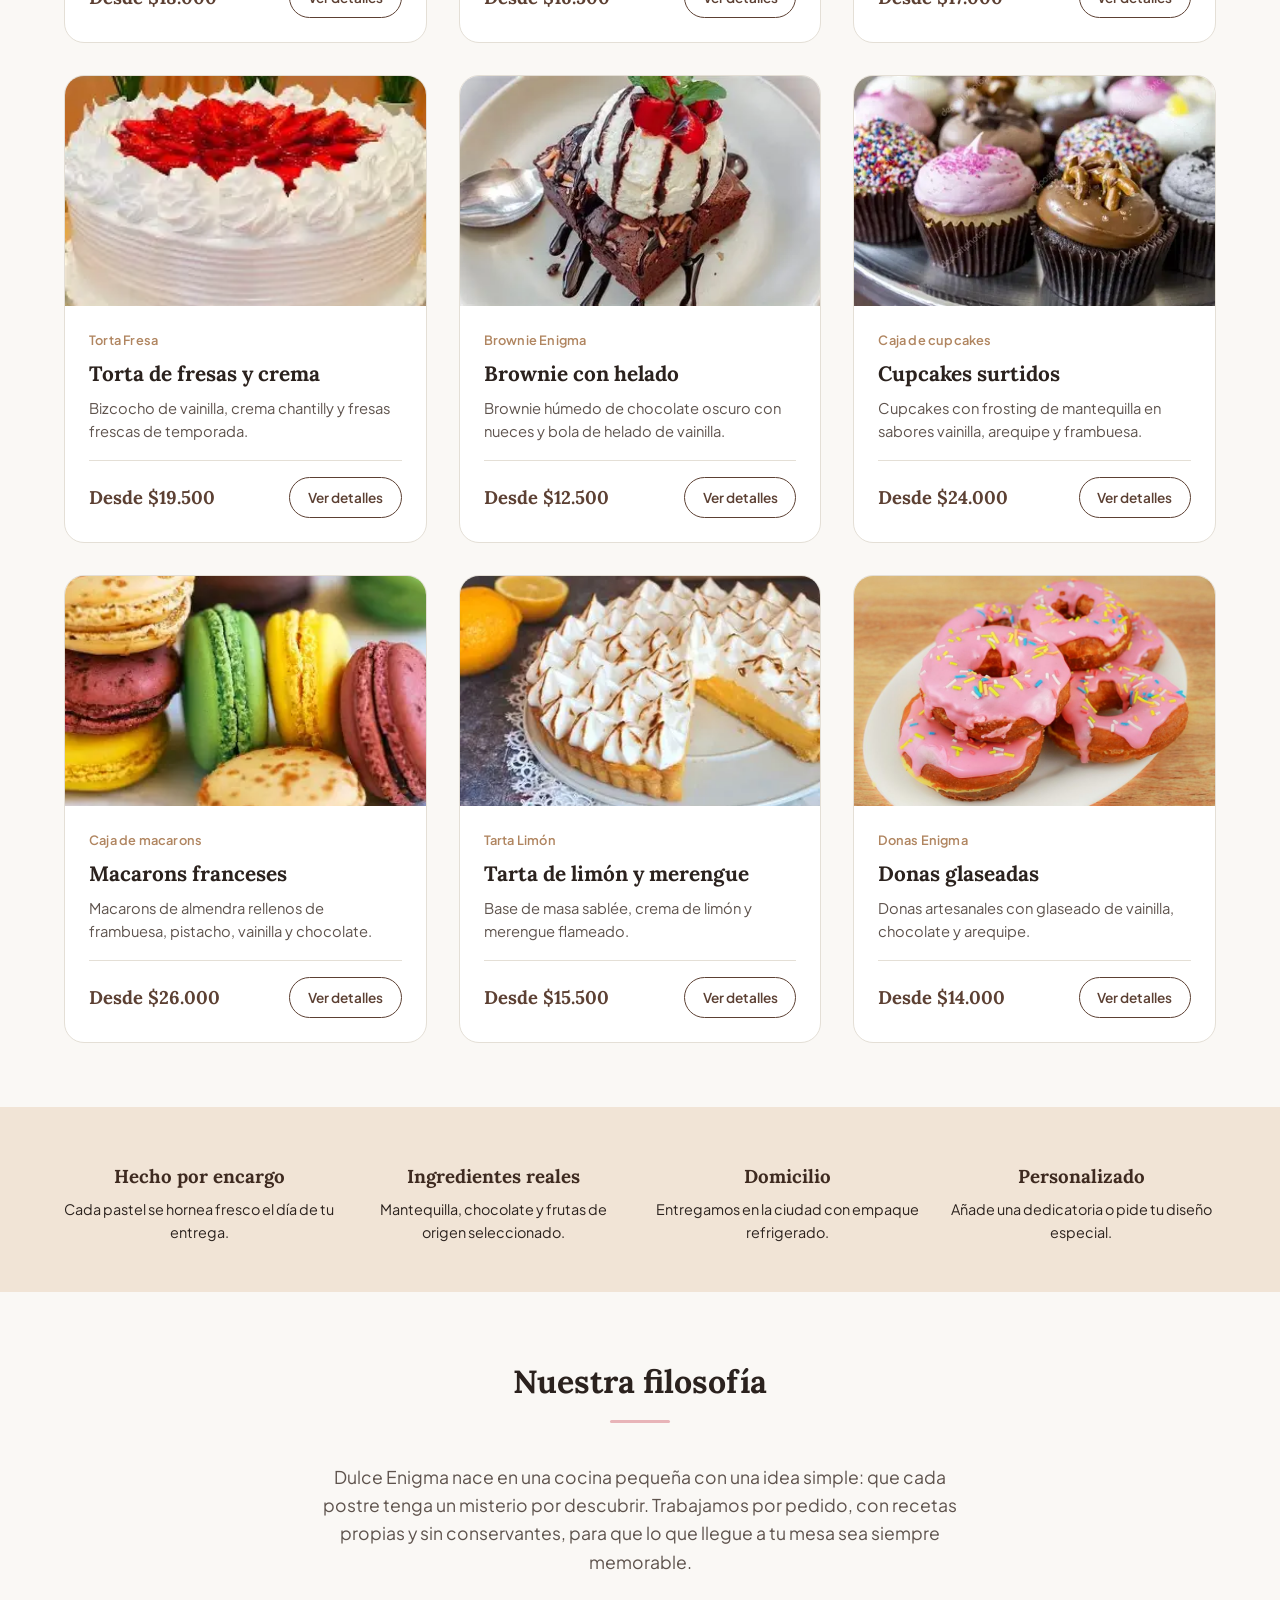
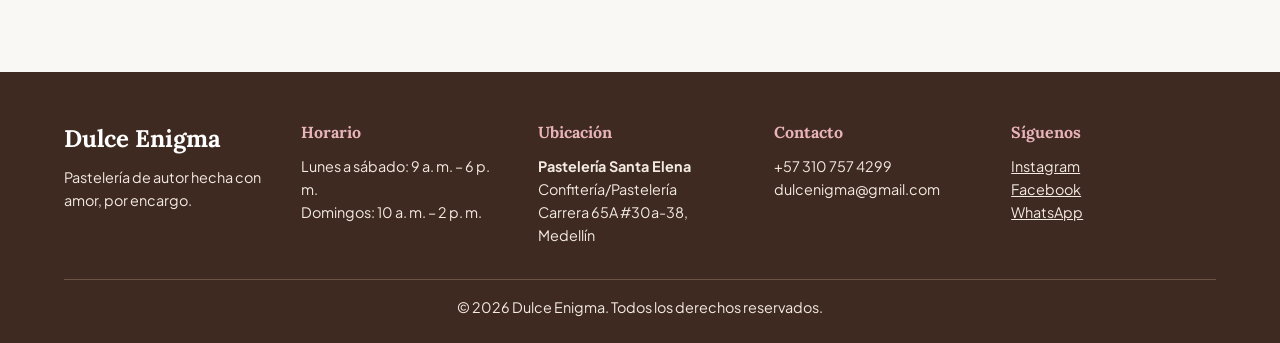
==== commit 07120a16: "actu4" ====
--- a/index.html
+++ b/index.html
@@ -140,15 +140,9 @@
 
   <section id="pasteles" class="seccion">
     <h2 class="titulo">Nuestros pasteles</h2>
-    <div class="filtros" role="radiogroup" aria-label="Filtrar por sabor">
-      <input type="radio" name="filtro" id="f-todos" class="filtro" checked>
-      <label for="f-todos" class="botonfiltro">Todos</label>
-      <input type="radio" name="filtro" id="f-cacao" class="filtro">
-      <label for="f-cacao" class="botonfiltro">Cacao</label>
-      <input type="radio" name="filtro" id="f-frutal" class="filtro">
-      <label for="f-frutal" class="botonfiltro">Frutal</label>
-      <input type="radio" name="filtro" id="f-cremoso" class="filtro">
-      <label for="f-cremoso" class="botonfiltro">Cremoso</label>
+    <div class="busqueda">
+      <label for="buscar" class="soloetiqueta">Buscar pasteles</label>
+      <input type="search" id="buscar" placeholder="Buscar un pastel, sabor o ingrediente…" autocomplete="off">
     </div>
     <div class="rejilla">
       <article class="tarjeta cacao">
--- a/css/estilos.css
+++ b/css/estilos.css
@@ -891,19 +891,9 @@
     }
 }
 
-/* ===== Nuevo: utilidades ===== */
 [hidden] { display: none !important; }
 
-/* ===== Filtros del catálogo (solo CSS) ===== */
-.filtros { margin-bottom: 2.5rem; }
-.filtros input { position: absolute; opacity: 0; pointer-events: none; }
-.filtros input:checked + .botonfiltro { background: var(--choco); color: var(--blanco); border-color: var(--choco); }
-.filtros input:focus-visible + .botonfiltro { outline: 3px solid var(--choco); outline-offset: 2px; }
-#pasteles:has(#f-cacao:checked) .tarjeta:not(.cacao),
-#pasteles:has(#f-frutal:checked) .tarjeta:not(.frutal),
-#pasteles:has(#f-cremoso:checked) .tarjeta:not(.cremoso) { display: none; }
-
-/* ===== Estrellas (0 a 5, admite decimales con --nota) ===== */
+
 .estrellas {
     --nota: 5;
     display: inline-block;
@@ -915,7 +905,6 @@
     color: transparent;
 }
 
-/* ===== Agregar al carrito (páginas de producto) ===== */
 .formagregar { display: flex; flex-wrap: wrap; align-items: end; gap: .8rem; }
 .formagregar label { display: flex; flex-direction: column; gap: .3rem; font-size: .85rem; font-weight: 600; }
 .formagregar select,
@@ -965,7 +954,6 @@
 }
 .grupoestrellas p { font-size: .85rem; font-weight: 600; }
 
-/* Selector de estrellas: los radios van de 5 a 1 y se muestran al revés */
 .estrellasinput { display: inline-flex; flex-direction: row-reverse; justify-content: flex-end; }
 .estrellasinput input { position: absolute; opacity: 0; }
 .estrellasinput label {
@@ -982,7 +970,6 @@
 .estrellasinput label:hover ~ label { color: #C9962B; }
 .estrellasinput input:focus-visible + label { outline: 3px solid var(--choco); border-radius: 4px; }
 
-/* ===== Página de pedido / carrito ===== */
 .listacarrito strong { display: block; font-weight: 600; }
 .controlcantidad { display: flex; align-items: center; gap: .5rem; margin-top: .3rem; }
 .controlcantidad button {
@@ -1004,4 +991,93 @@
 
 @media (max-width: 900px) {
     .cuerpoopiniones { grid-template-columns: 1fr; }
-}+}
+
+.encabezado {
+    position: sticky;
+    top: 0;
+    z-index: 20;
+    background: var(--crema);
+    box-shadow: 0 0 0 100vmax var(--crema);
+    clip-path: inset(0 -100vmax);
+    padding-block: 1rem;
+}
+
+.boton { border-radius: 999px; }
+.tablaporciones .agregar { border-radius: 999px; }
+
+.etiqueta,
+.insignia {
+    text-transform: none;
+    letter-spacing: .2px;
+    font-weight: 600;
+    font-size: .8rem;
+}
+.etiqueta { color: var(--sabor2); }
+.notas summary { text-transform: none; letter-spacing: 0; font-size: .82rem; }
+
+.tarjeta { border-radius: 20px; }
+.tarjeta:hover { transform: none; box-shadow: 0 14px 34px rgba(92,64,51,.14); }
+.precio { font-family: var(--titulo); color: var(--choco); }
+
+.tablaporciones tbody tr { transition: background .2s; }
+.tablaporciones tbody tr:hover { background: #F6ECE1; }
+.tablaporciones td:nth-child(2) { font-family: var(--titulo); font-weight: 600; color: var(--choco); }
+
+.contador {
+    display: inline-block;
+    min-width: 1.5rem;
+    text-align: center;
+    border-radius: 999px;
+    padding: 0 .4rem;
+    line-height: 1.5;
+}
+
+.toast {
+    position: fixed;
+    left: 50%;
+    bottom: 1.5rem;
+    transform: translate(-50%, 1rem);
+    background: var(--chocooscuro);
+    color: var(--blanco);
+    padding: .7rem 1.3rem;
+    border-radius: 999px;
+    font-size: .9rem;
+    font-weight: 500;
+    box-shadow: 0 10px 30px rgba(0,0,0,.25);
+    opacity: 0;
+    pointer-events: none;
+    transition: opacity .25s, transform .25s;
+    z-index: 30;
+    max-width: 90vw;
+    text-align: center;
+}
+.toast.ver { opacity: 1; transform: translate(-50%, 0); }
+
+.resumen { border-top: 4px solid var(--rosa); }
+.listacarrito li { align-items: center; }
+.listacarrito li > span { font-family: var(--titulo); font-weight: 700; color: var(--choco); white-space: nowrap; }
+.controlcantidad span { min-width: 1.5rem; text-align: center; font-weight: 700; }
+.resumen .totalcarrito span:last-child { font-family: var(--titulo); font-weight: 700; color: var(--choco); }
+.vaciar {
+    background: none;
+    border: none;
+    padding: 0;
+    color: var(--suave);
+    font-family: var(--cuerpo);
+    font-size: .82rem;
+    text-decoration: underline;
+    cursor: pointer;
+}
+.vaciar:hover { color: var(--texto); }
+.resumen hr { border: none; border-top: 1px solid var(--borde); margin: 1.5rem 0 1rem; }
+.resumen h3 + .vacio { margin-top: .2rem; }
+.formulario textarea#pedidotexto { min-height: 5.5rem; resize: vertical; }
+
+@media (min-width: 901px) {
+    .cajapedido .resumen { position: sticky; top: 5.5rem; }
+}
+
+.busqueda { max-width: 520px; margin: 0 auto 2.5rem; }
+.busqueda input { box-shadow: 0 6px 20px rgba(92,64,51,.06); }
+.busqueda input::placeholder { color: var(--suave); opacity: .8; }
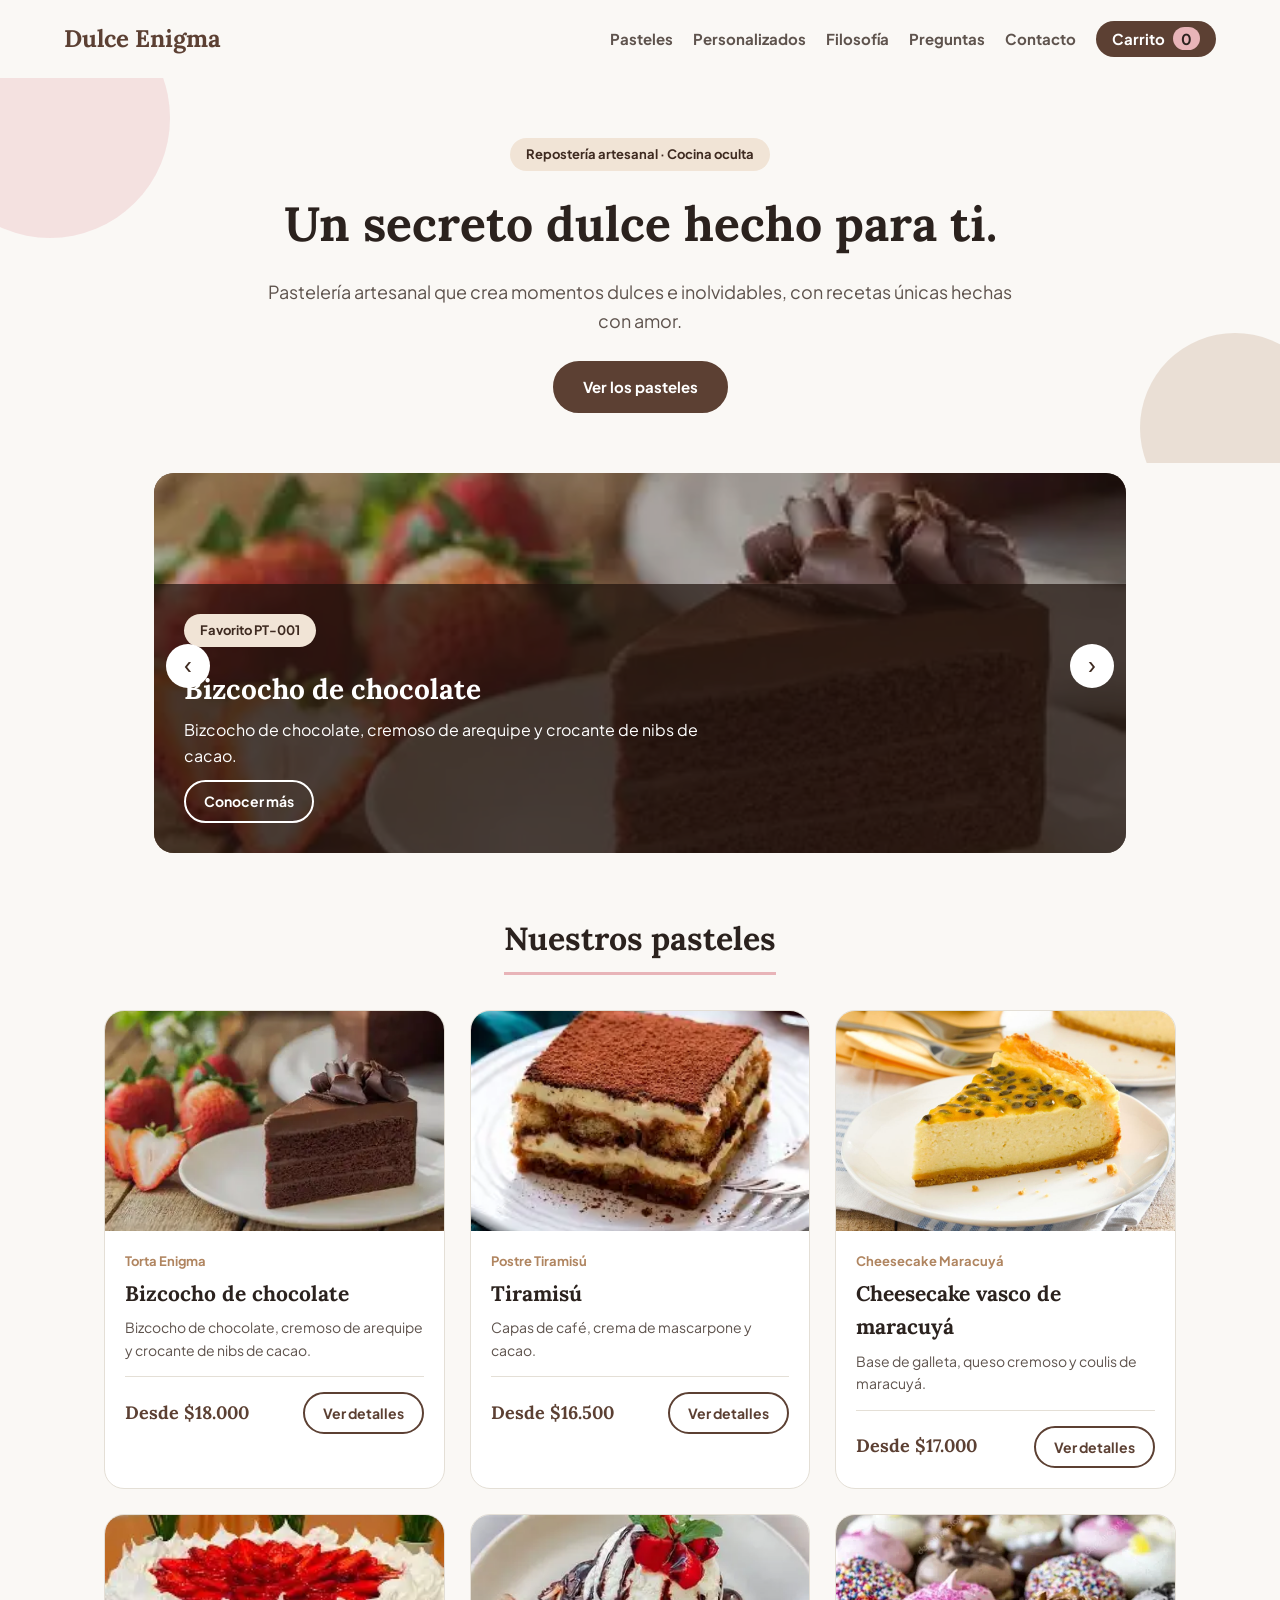
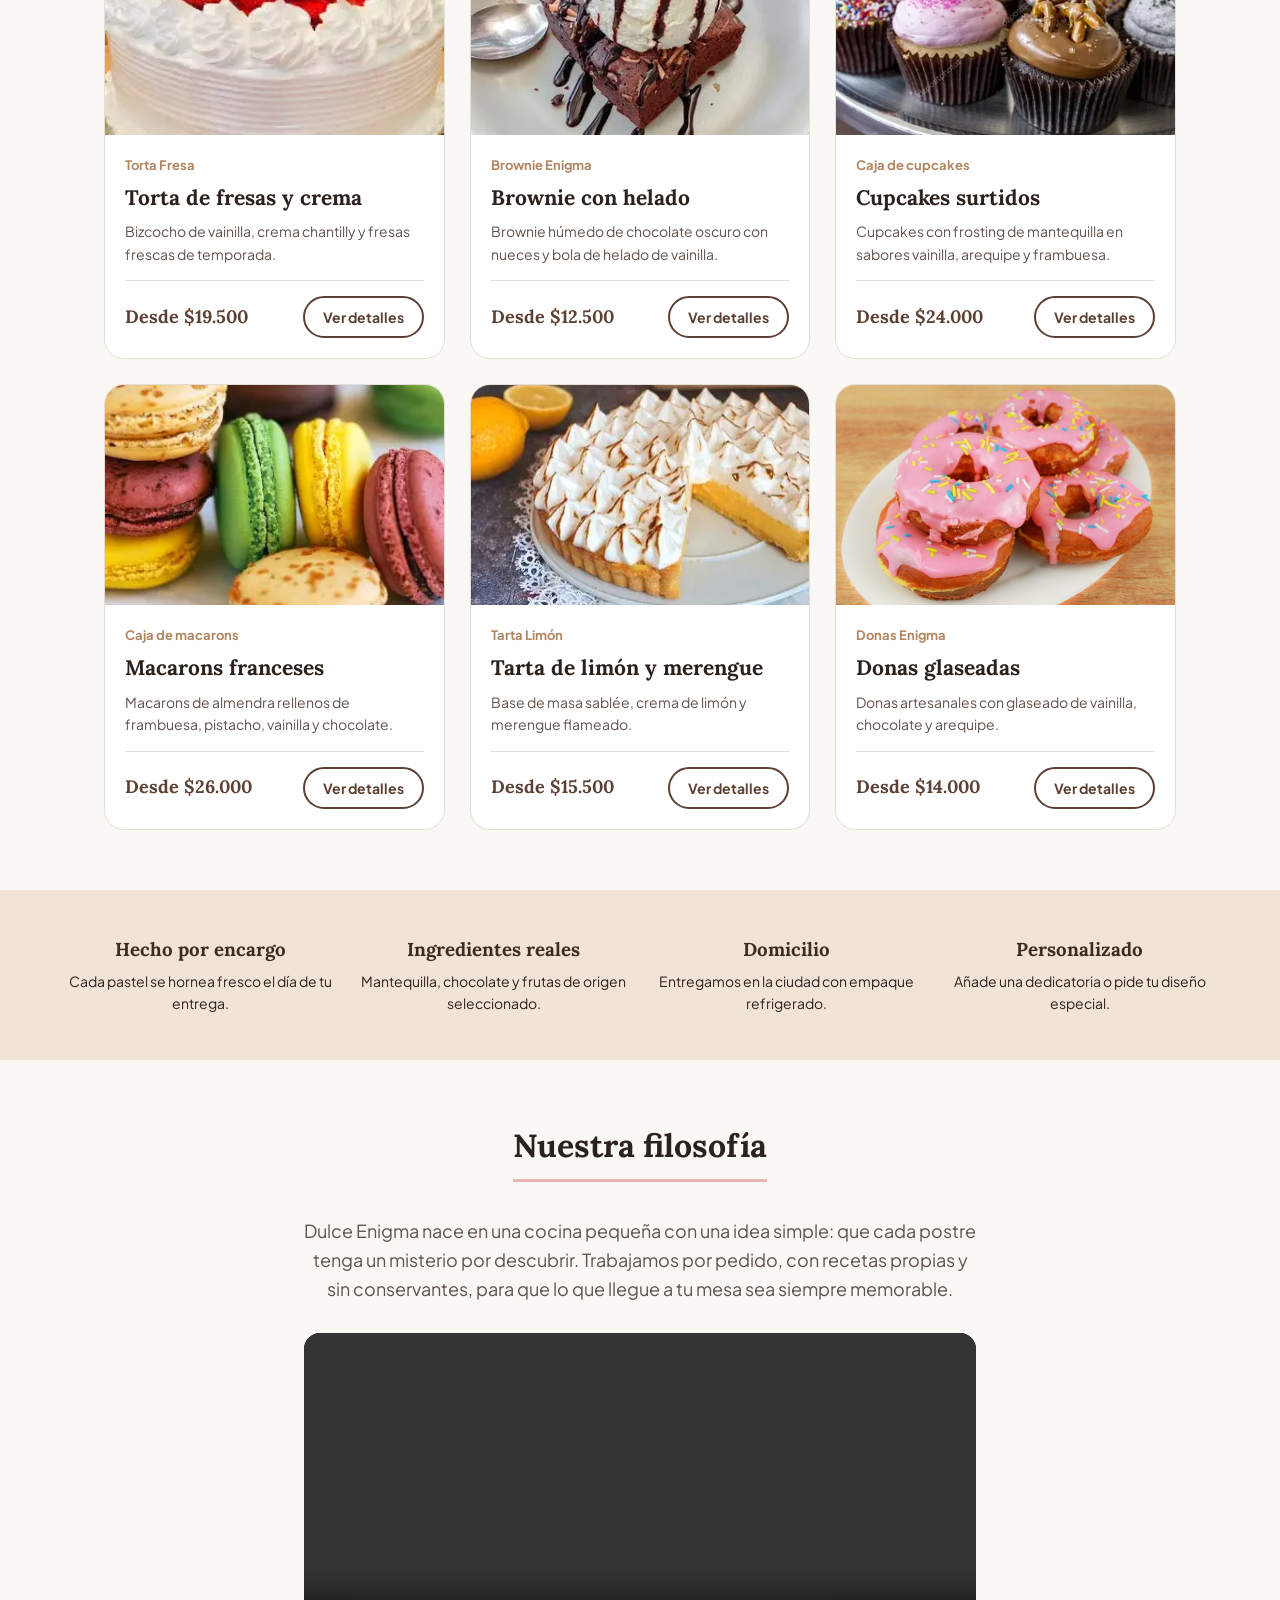
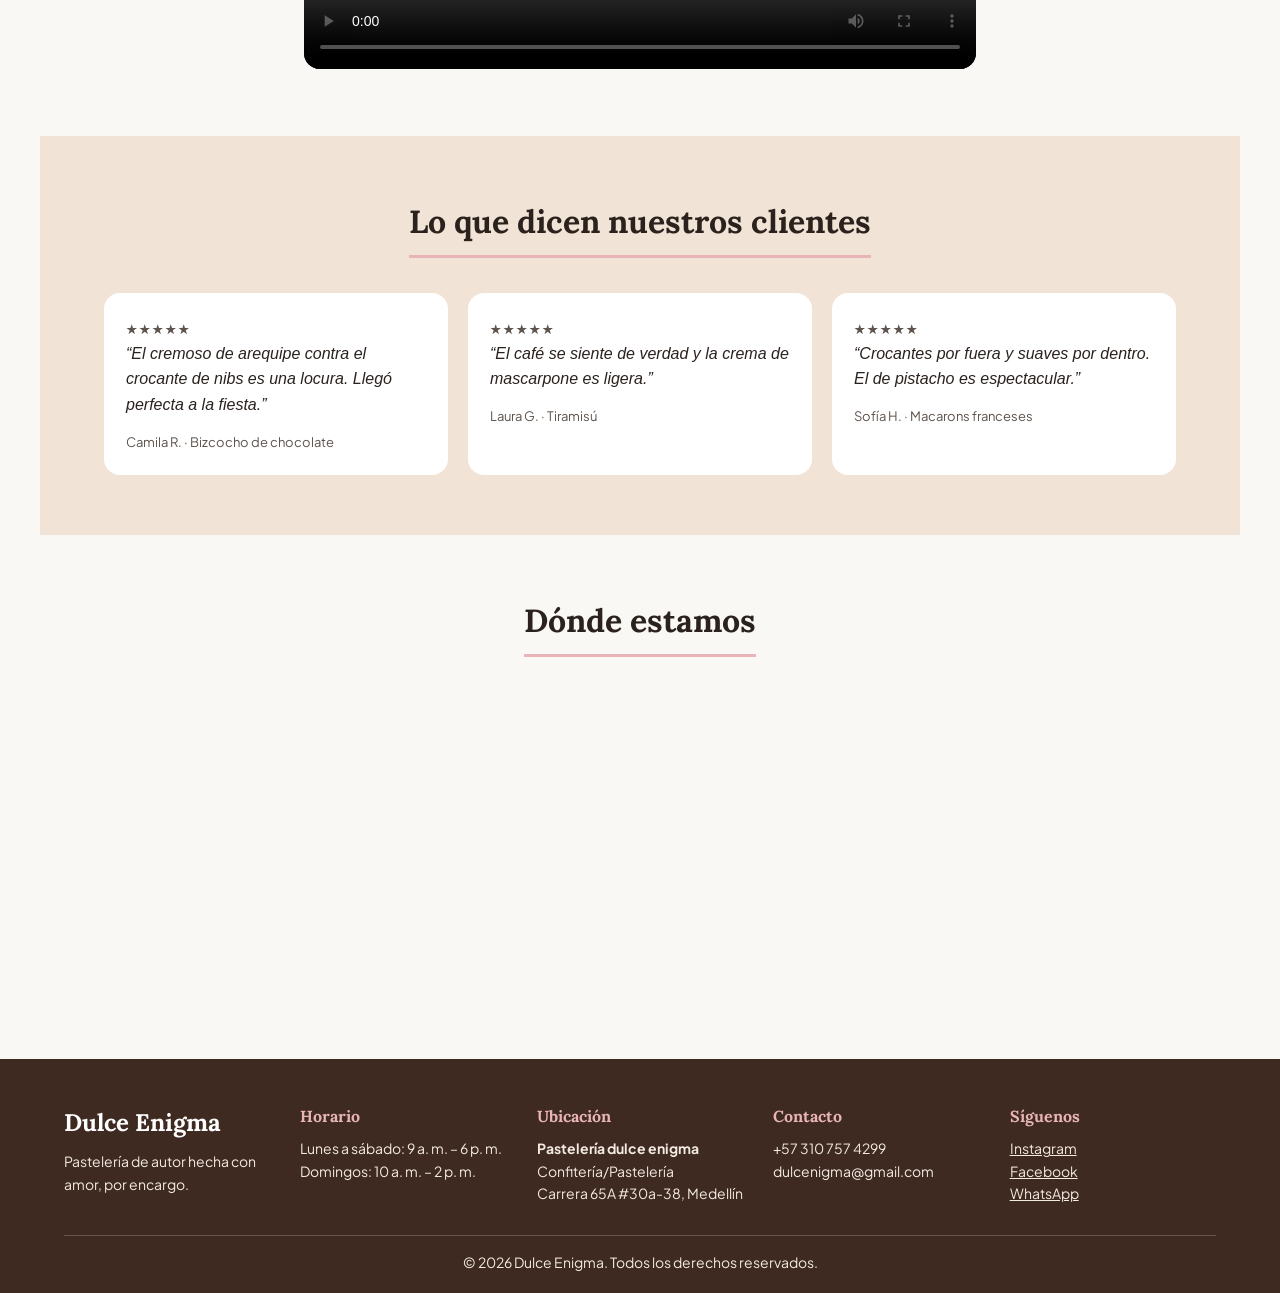
==== commit 016700fd: "actufinal" ====
--- a/index.html
+++ b/index.html
@@ -4,274 +4,308 @@
   <meta charset="UTF-8">
   <meta name="viewport" content="width=device-width, initial-scale=1.0">
   <title>Dulce Enigma | Pastelería de autor</title>
-  <link rel="preconnect" href="https://fonts.googleapis.com">
-  <link rel="preconnect" href="https://fonts.gstatic.com" crossorigin>
-  <link href="https://fonts.googleapis.com/css2?family=Lora:ital,wght@0,400..700;1,400..700&family=Plus+Jakarta+Sans:wght@400;500;600;700&display=swap" rel="stylesheet">
+  <meta name="description" content="Pastelería artesanal en Medellín: tortas, tiramisú, macarons, cupcakes y más. Hechos por encargo, con recetas propias y sin conservantes.">
+  <link href="https://fonts.googleapis.com/css2?family=Lora:wght@400..700&family=Plus+Jakarta+Sans:wght@400;500;600;700&display=swap" rel="stylesheet">
   <link rel="stylesheet" href="css/estilos.css">
+  <link rel="icon" type="image/png" href="img/pngwing.com.png">
 </head>
 <body>
 
-  <header class="encabezado">
-    <div class="logo">Dulce Enigma</div>
-    <nav class="enlaces">
+  <header class="arriba">
+    <div class="nombrebonito">Dulce Enigma</div>
+    <nav class="menucito">
       <a href="#pasteles">Pasteles</a>
+      <a href="personalizados.html">Personalizados</a>
       <a href="#filosofia">Filosofía</a>
+      <a href="preguntas.html">Preguntas</a>
       <a href="#contacto">Contacto</a>
-      <a href="pedido.html" class="enlacecarrito">Carrito <span class="contador">0</span></a>
+      <a href="pedido.html" class="carritolink">Carrito <span class="numerito">0</span></a>
     </nav>
   </header>
 
-  <section class="portada">
-    <span class="adorno adornouno"></span>
-    <span class="adorno adornodos"></span>
-    <div class="contenidoportada">
-      <span class="insignia">Repostería artesanal · Cocina oculta</span>
+  <section class="principal">
+    <span class="bolita1"></span>
+    <span class="bolita2"></span>
+    <div class="cajaprincipal">
+      <span class="sellito">Repostería artesanal · Cocina oculta</span>
       <h1>Un secreto dulce hecho para ti.</h1>
       <p>Pastelería artesanal que crea momentos dulces e inolvidables, con recetas únicas hechas con amor.</p>
-      <a href="#pasteles" class="boton botonsolido">Ver los pasteles</a>
-    </div>
-  </section>
-
-  <section class="carrusel" aria-label="Pasteles favoritos">
-    <div class="ventana">
-      <div class="pista">
-        <div class="diapositiva" id="diapositiva1">
+      <a href="#pasteles" class="botoncito botonfuerte">Ver los pasteles</a>
+    </div>
+  </section>
+
+  <section class="fotosgrandes" aria-label="Pasteles favoritos">
+    <div class="ventanita">
+      <div class="tirafotos">
+        <div class="diapo" id="diapo1">
           <img src="img/choco.webp" alt="Bizcocho de chocolate">
-          <div class="textodiapositiva">
-            <span class="insignia">Favorito PT-001</span>
+          <div class="textodiapo">
+            <span class="sellito">Favorito PT-001</span>
             <h3>Bizcocho de chocolate</h3>
             <p>Bizcocho de chocolate, cremoso de arequipe y crocante de nibs de cacao.</p>
-            <a href="tortaenigma.html" class="boton botonclaro">Conocer más</a>
-          </div>
-          <a class="flechacarrusel izquierda" href="#diapositiva9" aria-label="Anterior">‹</a>
-          <a class="flechacarrusel derecha" href="#diapositiva2" aria-label="Siguiente">›</a>
-        </div>
-        <div class="diapositiva" id="diapositiva2">
+            <a href="tortaenigma.html" class="botoncito botonblanco">Conocer más</a>
+          </div>
+          <a class="flechaizq" href="#diapo9" aria-label="Anterior">‹</a>
+          <a class="flechader" href="#diapo2" aria-label="Siguiente">›</a>
+        </div>
+        <div class="diapo" id="diapo2">
           <img src="img/OIP.webp" alt="Tiramisú">
-          <div class="textodiapositiva">
-            <span class="insignia">Favorito PT-002</span>
+          <div class="textodiapo">
+            <span class="sellito">Favorito PT-002</span>
             <h3>Tiramisú</h3>
             <p>Capas de café, crema de mascarpone y cacao.</p>
-            <a href="tiramisu.html" class="boton botonclaro">Conocer más</a>
-          </div>
-          <a class="flechacarrusel izquierda" href="#diapositiva1" aria-label="Anterior">‹</a>
-          <a class="flechacarrusel derecha" href="#diapositiva3" aria-label="Siguiente">›</a>
-        </div>
-        <div class="diapositiva" id="diapositiva3">
+            <a href="tiramisu.html" class="botoncito botonblanco">Conocer más</a>
+          </div>
+          <a class="flechaizq" href="#diapo1" aria-label="Anterior">‹</a>
+          <a class="flechader" href="#diapo3" aria-label="Siguiente">›</a>
+        </div>
+        <div class="diapo" id="diapo3">
           <img src="img/0267595dc0970c21aa65ab0ed7edf8da.jpg" alt="Cheesecake vasco de maracuyá">
-          <div class="textodiapositiva">
-            <span class="insignia">Favorito PT-003</span>
+          <div class="textodiapo">
+            <span class="sellito">Favorito PT-003</span>
             <h3>Cheesecake vasco de maracuyá</h3>
             <p>Base de galleta, queso cremoso y coulis de maracuyá.</p>
-            <a href="chessecakemaracuya.html" class="boton botonclaro">Conocer más</a>
-          </div>
-          <a class="flechacarrusel izquierda" href="#diapositiva2" aria-label="Anterior">‹</a>
-          <a class="flechacarrusel derecha" href="#diapositiva4" aria-label="Siguiente">›</a>
-        </div>
-        <div class="diapositiva" id="diapositiva4">
+            <a href="chessecakemaracuya.html" class="botoncito botonblanco">Conocer más</a>
+          </div>
+          <a class="flechaizq" href="#diapo2" aria-label="Anterior">‹</a>
+          <a class="flechader" href="#diapo4" aria-label="Siguiente">›</a>
+        </div>
+        <div class="diapo" id="diapo4">
           <img src="img/OIP (1).webp" alt="Torta de fresas y crema">
-          <div class="textodiapositiva">
-            <span class="insignia">Favorito PT-004</span>
+          <div class="textodiapo">
+            <span class="sellito">Favorito PT-004</span>
             <h3>Torta de fresas y crema</h3>
             <p>Bizcocho de vainilla, crema chantilly y fresas frescas de temporada.</p>
-            <a href="tortafresas.html" class="boton botonclaro">Conocer más</a>
-          </div>
-          <a class="flechacarrusel izquierda" href="#diapositiva3" aria-label="Anterior">‹</a>
-          <a class="flechacarrusel derecha" href="#diapositiva5" aria-label="Siguiente">›</a>
-        </div>
-        <div class="diapositiva" id="diapositiva5">
+            <a href="tortafresas.html" class="botoncito botonblanco">Conocer más</a>
+          </div>
+          <a class="flechaizq" href="#diapo3" aria-label="Anterior">‹</a>
+          <a class="flechader" href="#diapo5" aria-label="Siguiente">›</a>
+        </div>
+        <div class="diapo" id="diapo5">
           <img src="img/OIP (2).webp" alt="Brownie con helado">
-          <div class="textodiapositiva">
-            <span class="insignia">Favorito PT-005</span>
+          <div class="textodiapo">
+            <span class="sellito">Favorito PT-005</span>
             <h3>Brownie con helado</h3>
             <p>Brownie húmedo de chocolate oscuro con nueces y bola de helado de vainilla.</p>
-            <a href="brownie.html" class="boton botonclaro">Conocer más</a>
-          </div>
-          <a class="flechacarrusel izquierda" href="#diapositiva4" aria-label="Anterior">‹</a>
-          <a class="flechacarrusel derecha" href="#diapositiva6" aria-label="Siguiente">›</a>
-        </div>
-        <div class="diapositiva" id="diapositiva6">
+            <a href="brownie.html" class="botoncito botonblanco">Conocer más</a>
+          </div>
+          <a class="flechaizq" href="#diapo4" aria-label="Anterior"></a>
+          <a class="flechader" href="#diapo6" aria-label="Siguiente"></a>
+        </div>
+        <div class="diapo" id="diapo6">
           <img src="img/OIP (3).webp" alt="Cupcakes surtidos">
-          <div class="textodiapositiva">
-            <span class="insignia">Favorito PT-006</span>
+          <div class="textodiapo">
+            <span class="sellito">Favorito PT-006</span>
             <h3>Cupcakes surtidos</h3>
             <p>Cupcakes con frosting de mantequilla en sabores vainilla, arequipe y frambuesa.</p>
-            <a href="cupcake.html" class="boton botonclaro">Conocer más</a>
-          </div>
-          <a class="flechacarrusel izquierda" href="#diapositiva5" aria-label="Anterior">‹</a>
-          <a class="flechacarrusel derecha" href="#diapositiva7" aria-label="Siguiente">›</a>
-        </div>
-        <div class="diapositiva" id="diapositiva7">
+            <a href="cupcake.html" class="botoncito botonblanco">Conocer más</a>
+          </div>
+          <a class="flechaizq" href="#diapo5" aria-label="Anterior"></a>
+          <a class="flechader" href="#diapo7" aria-label="Siguiente"></a>
+        </div>
+        <div class="diapo" id="diapo7">
           <img src="img/OIP (4).webp" alt="Macarons franceses">
-          <div class="textodiapositiva">
-            <span class="insignia">Favorito PT-007</span>
+          <div class="textodiapo">
+            <span class="sellito">Favorito PT-007</span>
             <h3>Macarons franceses</h3>
             <p>Macarons de almendra rellenos de frambuesa, pistacho, vainilla y chocolate.</p>
-            <a href="macarons.html" class="boton botonclaro">Conocer más</a>
-          </div>
-          <a class="flechacarrusel izquierda" href="#diapositiva6" aria-label="Anterior">‹</a>
-          <a class="flechacarrusel derecha" href="#diapositiva8" aria-label="Siguiente">›</a>
-        </div>
-        <div class="diapositiva" id="diapositiva8">
+            <a href="macarons.html" class="botoncito botonblanco">Conocer más</a>
+          </div>
+          <a class="flechaizq" href="#diapo6" aria-label="Anterior"></a>
+          <a class="flechader" href="#diapo8" aria-label="Siguiente"></a>
+        </div>
+        <div class="diapo" id="diapo8">
           <img src="img/OIP (5).webp" alt="Tarta de limón y merengue">
-          <div class="textodiapositiva">
-            <span class="insignia">Favorito PT-008</span>
+          <div class="textodiapo">
+            <span class="sellito">Favorito PT-008</span>
             <h3>Tarta de limón y merengue</h3>
             <p>Base de masa sablée, crema de limón y merengue flameado.</p>
-            <a href="tartalimon.html" class="boton botonclaro">Conocer más</a>
-          </div>
-          <a class="flechacarrusel izquierda" href="#diapositiva7" aria-label="Anterior">‹</a>
-          <a class="flechacarrusel derecha" href="#diapositiva9" aria-label="Siguiente">›</a>
-        </div>
-        <div class="diapositiva" id="diapositiva9">
+            <a href="tartalimon.html" class="botoncito botonblanco">Conocer más</a>
+          </div>
+          <a class="flechaizq" href="#diapo7" aria-label="Anterior"></a>
+          <a class="flechader" href="#diapo9" aria-label="Siguiente"></a>
+        </div>
+        <div class="diapo" id="diapo9">
           <img src="img/R.jpg" alt="Donas glaseadas">
-          <div class="textodiapositiva">
-            <span class="insignia">Favorito PT-009</span>
+          <div class="textodiapo">
+            <span class="sellito">Favorito PT-009</span>
             <h3>Donas glaseadas</h3>
             <p>Donas artesanales con glaseado de vainilla, chocolate y arequipe.</p>
-            <a href="donas.html" class="boton botonclaro">Conocer más</a>
-          </div>
-          <a class="flechacarrusel izquierda" href="#diapositiva8" aria-label="Anterior">‹</a>
-          <a class="flechacarrusel derecha" href="#diapositiva1" aria-label="Siguiente">›</a>
-        </div>
-      </div>
-    </div>
-  </section>
-
-  <section id="pasteles" class="seccion">
-    <h2 class="titulo">Nuestros pasteles</h2>
-    <div class="busqueda">
-      <label for="buscar" class="soloetiqueta">Buscar pasteles</label>
-      <input type="search" id="buscar" placeholder="Buscar un pastel, sabor o ingrediente…" autocomplete="off">
-    </div>
-    <div class="rejilla">
-      <article class="tarjeta cacao">
-        <div class="foto"><img src="img/choco.webp" alt="Bizcocho de chocolate" loading="lazy"></div>
-        <div class="info">
-          <span class="etiqueta">Torta Enigma</span>
+            <a href="donas.html" class="botoncito botonblanco">Conocer más</a>
+          </div>
+          <a class="flechaizq" href="#diapo8" aria-label="Anterior"></a>
+          <a class="flechader" href="#diapo1" aria-label="Siguiente"></a>
+        </div>
+      </div>
+    </div>
+  </section>
+
+  <section id="pasteles" class="zona">
+    <h2 class="titulote">Nuestros pasteles</h2>
+
+
+    <div class="montonpasteles">
+      <article class="cajapastel">
+        <div class="fotico"><img src="img/choco.webp" alt="Bizcocho de chocolate" loading="lazy"></div>
+        <div class="textico">
+          <span class="rotulito">Torta Enigma</span>
           <h3>Bizcocho de chocolate</h3>
-          <p class="descripcion">Bizcocho de chocolate, cremoso de arequipe y crocante de nibs de cacao.</p>
-          <div class="pietarjeta">
-            <span class="precio">Desde $18.000</span>
-            <a href="tortaenigma.html" class="boton">Ver detalles</a>
-          </div>
-        </div>
-      </article>
-      <article class="tarjeta cacao cremoso">
-        <div class="foto"><img src="img/OIP.webp" alt="Tiramisú" loading="lazy"></div>
-        <div class="info">
-          <span class="etiqueta">Postre Tiramisú</span>
+          <p class="cuentico">Bizcocho de chocolate, cremoso de arequipe y crocante de nibs de cacao.</p>
+          <div class="abajito">
+            <span class="platica">Desde $18.000</span>
+            <a href="tortaenigma.html" class="botoncito">Ver detalles</a>
+          </div>
+        </div>
+      </article>
+      <article class="cajapastel">
+        <div class="fotico"><img src="img/OIP.webp" alt="Tiramisú" loading="lazy"></div>
+        <div class="textico">
+          <span class="rotulito">Postre Tiramisú</span>
           <h3>Tiramisú</h3>
-          <p class="descripcion">Capas de café, crema de mascarpone y cacao.</p>
-          <div class="pietarjeta">
-            <span class="precio">Desde $16.500</span>
-            <a href="tiramisu.html" class="boton">Ver detalles</a>
-          </div>
-        </div>
-      </article>
-      <article class="tarjeta frutal cremoso">
-        <div class="foto"><img src="img/0267595dc0970c21aa65ab0ed7edf8da.jpg" alt="Cheesecake vasco de maracuyá" loading="lazy"></div>
-        <div class="info">
-          <span class="etiqueta">Cheesecake Maracuyá</span>
+          <p class="cuentico">Capas de café, crema de mascarpone y cacao.</p>
+          <div class="abajito">
+            <span class="platica">Desde $16.500</span>
+            <a href="tiramisu.html" class="botoncito">Ver detalles</a>
+          </div>
+        </div>
+      </article>
+      <article class="cajapastel">
+        <div class="fotico"><img src="img/0267595dc0970c21aa65ab0ed7edf8da.jpg" alt="Cheesecake vasco de maracuyá" loading="lazy"></div>
+        <div class="textico">
+          <span class="rotulito">Cheesecake Maracuyá</span>
           <h3>Cheesecake vasco de maracuyá</h3>
-          <p class="descripcion">Base de galleta, queso cremoso y coulis de maracuyá.</p>
-          <div class="pietarjeta">
-            <span class="precio">Desde $17.000</span>
-            <a href="chessecakemaracuya.html" class="boton">Ver detalles</a>
-          </div>
-        </div>
-      </article>
-      <article class="tarjeta frutal cremoso">
-        <div class="foto"><img src="img/OIP (1).webp" alt="Torta de fresas y crema" loading="lazy"></div>
-        <div class="info">
-          <span class="etiqueta">Torta Fresa</span>
+          <p class="cuentico">Base de galleta, queso cremoso y coulis de maracuyá.</p>
+          <div class="abajito">
+            <span class="platica">Desde $17.000</span>
+            <a href="chessecakemaracuya.html" class="botoncito">Ver detalles</a>
+          </div>
+        </div>
+      </article>
+      <article class="cajapastel">
+        <div class="fotico"><img src="img/OIP (1).webp" alt="Torta de fresas y crema" loading="lazy"></div>
+        <div class="textico">
+          <span class="rotulito">Torta Fresa</span>
           <h3>Torta de fresas y crema</h3>
-          <p class="descripcion">Bizcocho de vainilla, crema chantilly y fresas frescas de temporada.</p>
-          <div class="pietarjeta">
-            <span class="precio">Desde $19.500</span>
-            <a href="tortafresas.html" class="boton">Ver detalles</a>
-          </div>
-        </div>
-      </article>
-      <article class="tarjeta cacao">
-        <div class="foto"><img src="img/OIP (2).webp" alt="Brownie con helado" loading="lazy"></div>
-        <div class="info">
-          <span class="etiqueta">Brownie Enigma</span>
+          <p class="cuentico">Bizcocho de vainilla, crema chantilly y fresas frescas de temporada.</p>
+          <div class="abajito">
+            <span class="platica">Desde $19.500</span>
+            <a href="tortafresas.html" class="botoncito">Ver detalles</a>
+          </div>
+        </div>
+      </article>
+      <article class="cajapastel">
+        <div class="fotico"><img src="img/OIP (2).webp" alt="Brownie con helado" loading="lazy"></div>
+        <div class="textico">
+          <span class="rotulito">Brownie Enigma</span>
           <h3>Brownie con helado</h3>
-          <p class="descripcion">Brownie húmedo de chocolate oscuro con nueces y bola de helado de vainilla.</p>
-          <div class="pietarjeta">
-            <span class="precio">Desde $12.500</span>
-            <a href="brownie.html" class="boton">Ver detalles</a>
-          </div>
-        </div>
-      </article>
-      <article class="tarjeta cremoso">
-        <div class="foto"><img src="img/OIP (3).webp" alt="Cupcakes surtidos" loading="lazy"></div>
-        <div class="info">
-          <span class="etiqueta">Caja de cupcakes</span>
+          <p class="cuentico">Brownie húmedo de chocolate oscuro con nueces y bola de helado de vainilla.</p>
+          <div class="abajito">
+            <span class="platica">Desde $12.500</span>
+            <a href="brownie.html" class="botoncito">Ver detalles</a>
+          </div>
+        </div>
+      </article>
+      <article class="cajapastel">
+        <div class="fotico"><img src="img/OIP (3).webp" alt="Cupcakes surtidos" loading="lazy"></div>
+        <div class="textico">
+          <span class="rotulito">Caja de cupcakes</span>
           <h3>Cupcakes surtidos</h3>
-          <p class="descripcion">Cupcakes con frosting de mantequilla en sabores vainilla, arequipe y frambuesa.</p>
-          <div class="pietarjeta">
-            <span class="precio">Desde $24.000</span>
-            <a href="cupcake.html" class="boton">Ver detalles</a>
-          </div>
-        </div>
-      </article>
-      <article class="tarjeta frutal">
-        <div class="foto"><img src="img/OIP (4).webp" alt="Macarons franceses" loading="lazy"></div>
-        <div class="info">
-          <span class="etiqueta">Caja de macarons</span>
+          <p class="cuentico">Cupcakes con frosting de mantequilla en sabores vainilla, arequipe y frambuesa.</p>
+          <div class="abajito">
+            <span class="platica">Desde $24.000</span>
+            <a href="cupcake.html" class="botoncito">Ver detalles</a>
+          </div>
+        </div>
+      </article>
+      <article class="cajapastel">
+        <div class="fotico"><img src="img/OIP (4).webp" alt="Macarons franceses" loading="lazy"></div>
+        <div class="textico">
+          <span class="rotulito">Caja de macarons</span>
           <h3>Macarons franceses</h3>
-          <p class="descripcion">Macarons de almendra rellenos de frambuesa, pistacho, vainilla y chocolate.</p>
-          <div class="pietarjeta">
-            <span class="precio">Desde $26.000</span>
-            <a href="macarons.html" class="boton">Ver detalles</a>
-          </div>
-        </div>
-      </article>
-      <article class="tarjeta frutal">
-        <div class="foto"><img src="img/OIP (5).webp" alt="Tarta de limón y merengue" loading="lazy"></div>
-        <div class="info">
-          <span class="etiqueta">Tarta Limón</span>
+          <p class="cuentico">Macarons de almendra rellenos de frambuesa, pistacho, vainilla y chocolate.</p>
+          <div class="abajito">
+            <span class="platica">Desde $26.000</span>
+            <a href="macarons.html" class="botoncito">Ver detalles</a>
+          </div>
+        </div>
+      </article>
+      <article class="cajapastel">
+        <div class="fotico"><img src="img/OIP (5).webp" alt="Tarta de limón y merengue" loading="lazy"></div>
+        <div class="textico">
+          <span class="rotulito">Tarta Limón</span>
           <h3>Tarta de limón y merengue</h3>
-          <p class="descripcion">Base de masa sablée, crema de limón y merengue flameado.</p>
-          <div class="pietarjeta">
-            <span class="precio">Desde $15.500</span>
-            <a href="tartalimon.html" class="boton">Ver detalles</a>
-          </div>
-        </div>
-      </article>
-      <article class="tarjeta cremoso">
-        <div class="foto"><img src="img/R.jpg" alt="Donas glaseadas" loading="lazy"></div>
-        <div class="info">
-          <span class="etiqueta">Donas Enigma</span>
+          <p class="cuentico">Base de masa sablée, crema de limón y merengue flameado.</p>
+          <div class="abajito">
+            <span class="platica">Desde $15.500</span>
+            <a href="tartalimon.html" class="botoncito">Ver detalles</a>
+          </div>
+        </div>
+      </article>
+      <article class="cajapastel">
+        <div class="fotico"><img src="img/R.jpg" alt="Donas glaseadas" loading="lazy"></div>
+        <div class="textico">
+          <span class="rotulito">Donas Enigma</span>
           <h3>Donas glaseadas</h3>
-          <p class="descripcion">Donas artesanales con glaseado de vainilla, chocolate y arequipe.</p>
-          <div class="pietarjeta">
-            <span class="precio">Desde $14.000</span>
-            <a href="donas.html" class="boton">Ver detalles</a>
-          </div>
-        </div>
-      </article>
-    </div>
-  </section>
-
-  <section class="beneficios">
-    <div><span></span><h3>Hecho por encargo</h3><p>Cada pastel se hornea fresco el día de tu entrega.</p></div>
-    <div><span></span><h3>Ingredientes reales</h3><p>Mantequilla, chocolate y frutas de origen seleccionado.</p></div>
-    <div><span></span><h3>Domicilio</h3><p>Entregamos en la ciudad con empaque refrigerado.</p></div>
-    <div><span></span><h3>Personalizado</h3><p>Añade una dedicatoria o pide tu diseño especial.</p></div>
-  </section>
-
-  <section id="filosofia" class="seccion filosofia">
-    <h2 class="titulo">Nuestra filosofía</h2>
+          <p class="cuentico">Donas artesanales con glaseado de vainilla, chocolate y arequipe.</p>
+          <div class="abajito">
+            <span class="platica">Desde $14.000</span>
+            <a href="donas.html" class="botoncito">Ver detalles</a>
+          </div>
+        </div>
+      </article>
+    </div>
+  </section>
+
+  <section class="ventajas">
+    <div><h3>Hecho por encargo</h3><p>Cada pastel se hornea fresco el día de tu entrega.</p></div>
+    <div><h3>Ingredientes reales</h3><p>Mantequilla, chocolate y frutas de origen seleccionado.</p></div>
+    <div><h3>Domicilio</h3><p>Entregamos en la ciudad con empaque refrigerado.</p></div>
+    <div><h3>Personalizado</h3><p>Añade una dedicatoria o pide tu diseño especial.</p></div>
+  </section>
+
+  <section id="filosofia" class="zona quienessomos">
+    <h2 class="titulote">Nuestra filosofía</h2>
     <p>Dulce Enigma nace en una cocina pequeña con una idea simple: que cada postre tenga un misterio por descubrir. Trabajamos por pedido, con recetas propias y sin conservantes, para que lo que llegue a tu mesa sea siempre memorable.</p>
-  </section>
-
-  <footer id="contacto" class="piedepagina">
-    <div class="columnas">
-      <div>
-        <div class="logo logoclaro">Dulce Enigma</div>
+
+    <div class="videito">
+      <video controls preload="metadata">
+        <source src="video/JaciCakes Video Publicitario - Publicidad Pastelería.mp4" type="video/mp4">
+        Tu navegador no puede mostrar el video.
+      </video>
+    </div>
+  </section>
+
+  <section class="zona testimonios">
+    <h2 class="titulote">Lo que dicen nuestros clientes</h2>
+    <div class="filacajitas">
+      <div class="comentarioinicio">
+        <span class="estrellitas">★★★★★</span>
+        <p>“El cremoso de arequipe contra el crocante de nibs es una locura. Llegó perfecta a la fiesta.”</p>
+        <span>Camila R. · Bizcocho de chocolate</span>
+      </div>
+      <div class="comentarioinicio">
+        <span class="estrellitas">★★★★★</span>
+        <p>“El café se siente de verdad y la crema de mascarpone es ligera.”</p>
+        <span>Laura G. · Tiramisú</span>
+      </div>
+      <div class="comentarioinicio">
+        <span class="estrellitas">★★★★★</span>
+        <p>“Crocantes por fuera y suaves por dentro. El de pistacho es espectacular.”</p>
+        <span>Sofía H. · Macarons franceses</span>
+      </div>
+    </div>
+  </section>
+
+  <section class="zona">
+    <h2 class="titulote">Dónde estamos</h2>
+    <iframe class="mapita" title="Mapa de la pastelería" loading="lazy"
+      src="https://www.google.com/maps?q=Carrera+65A+%2330a-38,+Medell%C3%ADn&output=embed"></iframe>
+  </section>
+
+  <footer class="abajotodo" id="contacto">
+    <div class="columnitas">
+      <div>
+        <div class="nombrebonito nombreblanco">Dulce Enigma</div>
         <p>Pastelería de autor hecha con amor, por encargo.</p>
       </div>
       <div>
@@ -280,7 +314,7 @@
       </div>
       <div>
         <h4>Ubicación</h4>
-        <p><strong>Pastelería Santa Elena</strong><br>Confitería/Pastelería<br>Carrera 65A #30a-38, Medellín</p>
+        <p><strong>Pastelería dulce enigma</strong><br>Confitería/Pastelería<br>Carrera 65A #30a-38, Medellín</p>
       </div>
       <div>
         <h4>Contacto</h4>
@@ -288,10 +322,12 @@
       </div>
       <div>
         <h4>Síguenos</h4>
-        <p><a href="#">Instagram</a><br><a href="#">Facebook</a><br><a href="#">WhatsApp</a></p>
-      </div>
-    </div>
-    <p class="derechos">© 2026 Dulce Enigma. Todos los derechos reservados.</p>
+        <p><a href="https://www.instagram.com/" target="_blank">Instagram</a><br>
+        <a href="https://www.facebook.com/" target="_blank">Facebook</a><br>
+        <a href="https://wa.me/573107574299" target="_blank">WhatsApp</a></p>
+      </div>
+    </div>
+    <p class="letrachiquita">© 2026 Dulce Enigma. Todos los derechos reservados.</p>
   </footer>
 
   <script src="js/carrito.js"></script>
--- a/css/estilos.css
+++ b/css/estilos.css
@@ -1,1083 +1,979 @@
-:root {
-    --crema: #FAF8F5;
-    --blanco: #FFFFFF;
-    --texto: #2B221E;
-    --suave: #5E534D;
-    --rosa: #E8B4B8;
-    --choco: #5C4033;
-    --chocooscuro: #3E2A20;
-    --borde: #E4DFD6;
-    --sabor1: #D98190;
-    --sabor2: #B08560;
-    --sabor3: #7FA08E;
-    --titulo: 'Lora', serif;
-    --cuerpo: 'Plus Jakarta Sans', sans-serif;
-}
-
 * {
-    margin: 0;
-    padding: 0;
-    box-sizing: border-box;
-}
-
-html {
-    scroll-behavior: smooth;
+  margin: 0;
+  padding: 0;
+  box-sizing: border-box;
 }
 
 body {
-    background: var(--crema);
-    color: var(--texto);
-    font-family: var(--cuerpo);
-    line-height: 1.6;
-}
-
-a:focus-visible,
-button:focus-visible,
-input:focus-visible,
-select:focus-visible,
-textarea:focus-visible {
-    outline: 3px solid var(--choco);
-    outline-offset: 2px;
-}
-
-.encabezado {
-    display: flex;
-    justify-content: space-between;
-    align-items: center;
-    flex-wrap: wrap;
-    gap: 1rem;
-    padding: 1.5rem 5%;
-    max-width: 1300px;
-    margin: 0 auto;
-}
-
-.logo {
-    font-family: var(--titulo);
-    font-size: 1.5rem;
-    font-weight: 700;
-    color: var(--choco);
-}
-
-.logoclaro {
-    color: var(--blanco);
-    margin-bottom: .5rem;
-}
-
-.enlaces {
-    display: flex;
-    gap: 1.5rem;
-    align-items: center;
-    flex-wrap: wrap;
-}
-
-.enlaces a,
+  background-color: #FAF8F5;
+  color: #2B221E;
+  font-family: 'Plus Jakarta Sans', Arial, sans-serif;
+  line-height: 1.6;
+}
+
+a {
+  color: #5C4033;
+}
+
+.arriba {
+  display: flex;
+  justify-content: space-between;
+  align-items: center;
+  flex-wrap: wrap;
+  gap: 15px;
+  padding: 20px 5%;
+  background-color: #FAF8F5;
+}
+
+.nombrebonito {
+  font-family: 'Lora', Georgia, serif;
+  font-size: 24px;
+  font-weight: bold;
+  color: #5C4033;
+}
+
+.nombreblanco {
+  color: white;
+  margin-bottom: 8px;
+}
+
+.menucito {
+  display: flex;
+  gap: 20px;
+  align-items: center;
+  flex-wrap: wrap;
+}
+
+.menucito a,
 .volver {
-    text-decoration: none;
-    color: var(--suave);
-    font-size: .9rem;
-    font-weight: 500;
-}
-
-.enlaces a:hover,
-.volver:hover {
-    color: var(--texto);
+  text-decoration: none;
+  color: #5E534D;
+  font-size: 15px;
+  font-weight: bold;
 }
 
 .volver {
-    color: var(--choco);
-    font-weight: 600;
-}
-
-.portada {
-    position: relative;
-    text-align: center;
-    padding: 4rem 5% 3rem;
-    overflow: hidden;
-}
-
-.contenidoportada {
-    position: relative;
-    max-width: 760px;
-    margin: 0 auto;
-}
-
-.adorno {
-    position: absolute;
-    border-radius: 50%;
-    z-index: 0;
-}
-
-.adornouno {
-    width: 260px;
-    height: 260px;
-    background: var(--rosa);
-    opacity: .35;
-    top: -80px;
-    left: -70px;
-}
-
-.adornodos {
-    width: 200px;
-    height: 200px;
-    background: #C2A68C;
-    opacity: .3;
-    bottom: -60px;
-    right: -50px;
-}
-
-.insignia {
-    display: inline-block;
-    font-size: .75rem;
-    letter-spacing: 1.5px;
-    text-transform: uppercase;
-    color: var(--chocooscuro);
-    background: #F1E4D6;
-    padding: .4rem 1rem;
-    border-radius: 50px;
-    margin-bottom: 1.2rem;
-    font-weight: 700;
-}
-
-.portada h1 {
-    font-family: var(--titulo);
-    font-size: clamp(2.2rem,5vw,3.6rem);
-    line-height: 1.15;
-    margin-bottom: 1rem;
-}
-
-.portada p {
-    color: var(--suave);
-    font-size: 1.1rem;
-    margin-bottom: 2rem;
-}
-
-.boton {
-    display: inline-block;
-    background: transparent;
-    border: 1.5px solid var(--choco);
-    color: var(--choco);
-    padding: .55rem 1.1rem;
-    border-radius: 8px;
-    font-family: var(--cuerpo);
-    font-size: .85rem;
-    font-weight: 600;
-    cursor: pointer;
-    text-decoration: none;
-    text-align: center;
-    transition: .3s;
-}
-
-.boton:hover {
-    background: var(--choco);
-    color: var(--blanco);
-}
-
-.botonsolido {
-    background: var(--choco);
-    color: var(--blanco);
-    border-radius: 30px;
-    padding: .8rem 1.8rem;
-    font-size: .95rem;
-}
-
-.botonsolido:hover {
-    background: var(--chocooscuro);
-}
-
-.botonclaro {
-    border-color: var(--blanco);
-    color: var(--blanco);
-}
-
-.botonclaro:hover {
-    background: var(--blanco);
-    color: var(--chocooscuro);
-}
-
-.agregar {
-    width: 100%;
-    margin-top: .8rem;
-    background: var(--choco);
-    color: var(--blanco);
-}
-
-.agregar:hover {
-    background: var(--chocooscuro);
-}
-
-.tablaporciones .agregar {
-    width: auto;
-    margin: 0;
-    padding: .35rem .9rem;
-}
-
-.carrusel {
-    position: relative;
-    max-width: 1100px;
-    margin: 1rem auto 0;
-    padding: 0 5%;
-}
-
-.ventana {
-    scroll-behavior: smooth;
-    overflow-x: auto;
-    scroll-snap-type: x mandatory;
-    border-radius: 20px;
-}
-
-.pista {
-    display: flex;
-}
-
-.diapositiva {
-    scroll-snap-align: start;
-    min-width: 100%;
-    position: relative;
-    height: 380px;
-    background: var(--chocooscuro);
-}
-
-.diapositiva img {
-    width: 100%;
-    height: 100%;
-    object-fit: cover;
-    opacity: .75;
-}
-
-.textodiapositiva {
-    position: absolute;
-    inset: auto 0 0 0;
-    padding: 2rem;
-    color: var(--blanco);
-    background: linear-gradient(transparent,rgba(30,18,12,.92) 60%);
-}
-
-.textodiapositiva h3 {
-    font-family: var(--titulo);
-    font-size: 1.8rem;
-    margin: .3rem 0;
-}
-
-.textodiapositiva p {
-    max-width: 520px;
-    margin-bottom: 1rem;
-}
-
-.textodiapositiva .insignia {
-    margin: 0;
-}
-
-.flechacarrusel {
-    position: absolute;
-    top: 50%;
-    transform: translateY(-50%);
-    width: 44px;
-    height: 44px;
-    border-radius: 50%;
-    background: var(--blanco);
-    color: var(--chocooscuro);
-    font-size: 1.6rem;
-    text-decoration: none;
-    display: flex;
-    align-items: center;
-    justify-content: center;
-    box-shadow: 0 4px 12px rgba(0, 0, 0, .25);
-}
-
-.izquierda {
-    left: 12px;
-}
-
-.derecha {
-    right: 12px;
-}
-
-.separador {
-    text-align: center;
-    color: var(--choco);
-    letter-spacing: 1rem;
-    padding: 2.5rem 0 1rem;
-}
-
-.consola {
-    background: var(--blanco);
-    border: 1px solid var(--borde);
-    padding: 1.8rem;
-    border-radius: 16px;
-    box-shadow: 0 10px 30px rgba(92,64,51,.06);
-    display: flex;
+  color: #5C4033;
+}
+
+.carritolink {
+  background-color: #5C4033;
+  color: white !important;
+  padding: 6px 16px;
+  border-radius: 30px;
+}
+
+.numerito {
+  background-color: #E8B4B8;
+  color: #2B221E;
+  border-radius: 20px;
+  padding: 2px 8px;
+  margin-left: 5px;
+}
+
+.principal {
+  position: relative;
+  text-align: center;
+  padding: 60px 5% 50px 5%;
+  overflow: hidden;
+}
+
+.bolita1 {
+  position: absolute;
+  width: 240px;
+  height: 240px;
+  background-color: #E8B4B8;
+  opacity: 0.35;
+  border-radius: 50%;
+  top: -80px;
+  left: -70px;
+}
+
+.bolita2 {
+  position: absolute;
+  width: 190px;
+  height: 190px;
+  background-color: #C2A68C;
+  opacity: 0.3;
+  border-radius: 50%;
+  bottom: -60px;
+  right: -50px;
+}
+
+.cajaprincipal {
+  position: relative;
+  max-width: 750px;
+  margin: 0 auto;
+}
+
+.cajaprincipal h1 {
+  font-family: 'Lora', Georgia, serif;
+  font-size: 48px;
+  margin-bottom: 15px;
+}
+
+.cajaprincipal p {
+  color: #5E534D;
+  font-size: 18px;
+  margin-bottom: 25px;
+}
+
+.sellito {
+  display: inline-block;
+  font-size: 13px;
+  background-color: #F1E4D6;
+  color: #3E2A20;
+  padding: 6px 16px;
+  border-radius: 30px;
+  margin-bottom: 15px;
+  font-weight: bold;
+}
+
+.botoncito {
+  display: inline-block;
+  background-color: transparent;
+  border: 2px solid #5C4033;
+  color: #5C4033;
+  padding: 8px 18px;
+  border-radius: 30px;
+  font-family: 'Plus Jakarta Sans', Arial, sans-serif;
+  font-size: 14px;
+  font-weight: bold;
+  cursor: pointer;
+  text-decoration: none;
+  text-align: center;
+}
+
+.botoncito:hover {
+  background-color: #5C4033;
+  color: white;
+}
+
+.botonfuerte {
+  background-color: #5C4033;
+  color: white;
+  padding: 12px 28px;
+  font-size: 15px;
+}
+
+.botonfuerte:hover {
+  background-color: #3E2A20;
+}
+
+.botonblanco {
+  border-color: white;
+  color: white;
+}
+
+.botonblanco:hover {
+  background-color: white;
+  color: #3E2A20;
+}
+
+.botonwhatsapp {
+  background-color: #25D366;
+  border-color: #25D366;
+  color: white;
+  padding: 12px 28px;
+  font-size: 15px;
+}
+
+.botonwhatsapp:hover {
+  background-color: #1DA851;
+  border-color: #1DA851;
+}
+
+.fotosgrandes {
+  max-width: 1100px;
+  margin: 10px auto 0 auto;
+  padding: 0 5%;
+}
+
+.ventanita {
+  overflow-x: auto;
+  scroll-snap-type: x mandatory;
+  scroll-behavior: smooth;
+  border-radius: 20px;
+}
+
+.tirafotos {
+  display: flex;
+}
+
+.diapo {
+  position: relative;
+  min-width: 100%;
+  height: 380px;
+  background-color: #3E2A20;
+  scroll-snap-align: start;
+}
+
+.diapo img {
+  width: 100%;
+  height: 100%;
+  object-fit: cover;
+  opacity: 0.75;
+}
+
+.textodiapo {
+  position: absolute;
+  bottom: 0;
+  left: 0;
+  right: 0;
+  padding: 30px;
+  color: white;
+  background-color: rgba(30, 18, 12, 0.7);
+}
+
+.textodiapo h3 {
+  font-family: 'Lora', Georgia, serif;
+  font-size: 28px;
+  margin: 5px 0;
+}
+
+.textodiapo p {
+  max-width: 520px;
+  margin-bottom: 12px;
+}
+
+.flechaizq,
+.flechader {
+  position: absolute;
+  top: 45%;
+  width: 44px;
+  height: 44px;
+  border-radius: 50%;
+  background-color: white;
+  color: #3E2A20;
+  font-size: 26px;
+  text-align: center;
+  line-height: 40px;
+  text-decoration: none;
+}
+
+.flechaizq {
+  left: 12px;
+}
+
+.flechader {
+  right: 12px;
+}
+
+.zona {
+  max-width: 1200px;
+  margin: 0 auto;
+  padding: 60px 5%;
+}
+
+.titulote {
+  font-family: 'Lora', Georgia, serif;
+  font-size: 32px;
+  text-align: center;
+  margin-bottom: 35px;
+  border-bottom: 3px solid #E8B4B8;
+  width: fit-content;
+  margin-left: auto;
+  margin-right: auto;
+  padding-bottom: 8px;
+}
+
+.buscador {
+  max-width: 520px;
+  margin: 0 auto 20px auto;
+}
+
+.buscador input {
+  width: 100%;
+  font-size: 15px;
+  padding: 12px 20px;
+  border: 2px solid #B9AEA5;
+  border-radius: 30px;
+}
+
+.filtros {
+  display: flex;
+  justify-content: center;
+  flex-wrap: wrap;
+  gap: 10px;
+  margin-bottom: 35px;
+}
+
+.botonfiltro {
+  background-color: white;
+  border: 1px solid #B9AEA5;
+  padding: 8px 20px;
+  border-radius: 30px;
+  font-size: 14px;
+  color: #5E534D;
+  cursor: pointer;
+}
+
+.botonfiltro:hover,
+.activo {
+  background-color: #5C4033;
+  color: white;
+  border-color: #5C4033;
+}
+
+.nohayresultados {
+  text-align: center;
+  color: #5E534D;
+  display: none;
+  margin-top: 20px;
+}
+
+.montonpasteles {
+  display: flex;
+  flex-wrap: wrap;
+  gap: 25px;
+}
+
+.cajapastel {
+  width: 31%;
+  min-width: 280px;
+  flex-grow: 1;
+  background-color: white;
+  border: 1px solid #E4DFD6;
+  border-radius: 20px;
+  overflow: hidden;
+}
+
+.cajapastel:hover {
+  box-shadow: 0 8px 25px rgba(92, 64, 51, 0.2);
+}
+
+.fotico {
+  height: 220px;
+  overflow: hidden;
+}
+
+.fotico img {
+  width: 100%;
+  height: 100%;
+  object-fit: cover;
+}
+
+.textico {
+  padding: 20px;
+}
+
+.textico h3 {
+  font-family: 'Lora', Georgia, serif;
+  font-size: 21px;
+  margin-bottom: 6px;
+}
+
+.rotulito {
+  display: block;
+  font-size: 13px;
+  color: #B08560;
+  font-weight: bold;
+  margin-bottom: 5px;
+}
+
+.cuentico {
+  font-size: 14px;
+  color: #5E534D;
+  margin-bottom: 15px;
+}
+
+.abajito {
+  display: flex;
+  justify-content: space-between;
+  align-items: center;
+  border-top: 1px solid #E4DFD6;
+  padding-top: 15px;
+}
+
+.platica {
+  font-family: 'Lora', Georgia, serif;
+  font-weight: bold;
+  font-size: 18px;
+  color: #5C4033;
+}
+
+.ventajas {
+  display: flex;
+  flex-wrap: wrap;
+  gap: 20px;
+  background-color: #F1E4D6;
+  padding: 45px 5%;
+  text-align: center;
+}
+
+.ventajas div {
+  flex: 1;
+  min-width: 200px;
+}
+
+.ventajas h3 {
+  font-family: 'Lora', Georgia, serif;
+  color: #3E2A20;
+  margin-bottom: 5px;
+}
+
+.ventajas p {
+  font-size: 14px;
+}
+
+.quienessomos {
+  max-width: 800px;
+  text-align: center;
+}
+
+.quienessomos p {
+  color: #5E534D;
+  font-size: 18px;
+}
+
+.videito {
+  margin-top: 30px;
+}
+
+.videito video {
+  width: 100%;
+  border-radius: 16px;
+  background-color: #3E2A20;
+}
+
+.filacajitas {
+  display: flex;
+  flex-wrap: wrap;
+  gap: 20px;
+}
+
+.cajita {
+  flex: 1;
+  min-width: 220px;
+  background-color: white;
+  border: 1px solid #E4DFD6;
+  border-top: 4px solid #E8B4B8;
+  border-radius: 16px;
+  padding: 22px;
+}
+
+.cajita h3 {
+  font-family: 'Lora', Georgia, serif;
+  color: #5C4033;
+  margin-bottom: 8px;
+}
+
+.cajita p {
+  font-size: 14px;
+  color: #5E534D;
+}
+
+.centrado {
+  text-align: center;
+  margin-top: 30px;
+}
+
+.testimonios {
+  background-color: #F1E4D6;
+}
+
+.comentarioinicio {
+  flex: 1;
+  min-width: 250px;
+  background-color: white;
+  border-radius: 16px;
+  padding: 22px;
+}
+
+.comentarioinicio p {
+  font-style: italic;
+  margin-bottom: 10px;
+}
+
+.comentarioinicio span {
+  font-size: 13px;
+  color: #5E534D;
+}
+
+.preguntas {
+  max-width: 800px;
+}
+
+.pregunta {
+  background-color: white;
+  border: 1px solid #E4DFD6;
+  border-radius: 12px;
+  padding: 15px 20px;
+  margin-bottom: 12px;
+}
+
+.pregunta summary {
+  cursor: pointer;
+  font-weight: bold;
+  color: #5C4033;
+}
+
+.pregunta p {
+  margin-top: 10px;
+  font-size: 15px;
+  color: #5E534D;
+}
+
+.mapita {
+  width: 100%;
+  height: 300px;
+  border: 0;
+  border-radius: 16px;
+}
+
+.abajotodo {
+  background-color: #3E2A20;
+  color: #F3EAE1;
+  padding: 45px 5% 20px 5%;
+}
+
+.columnitas {
+  max-width: 1200px;
+  margin: 0 auto;
+  display: flex;
+  flex-wrap: wrap;
+  gap: 30px;
+}
+
+.columnitas div {
+  flex: 1;
+  min-width: 190px;
+}
+
+.abajotodo h4 {
+  font-family: 'Lora', Georgia, serif;
+  color: #E8B4B8;
+  margin-bottom: 8px;
+}
+
+.abajotodo a {
+  color: #F3EAE1;
+}
+
+.abajotodo p {
+  font-size: 14px;
+}
+
+.letrachiquita {
+  text-align: center;
+  border-top: 1px solid #6B5346;
+  margin-top: 30px;
+  padding-top: 15px;
+}
+
+.paginapastel {
+  max-width: 1200px;
+  margin: 20px auto;
+  padding: 0 5%;
+  display: flex;
+  flex-wrap: wrap;
+  gap: 40px;
+  align-items: flex-start;
+}
+
+.ladoizq {
+  flex: 1.3;
+  min-width: 300px;
+}
+
+.ladoder {
+  flex: 1;
+  min-width: 280px;
+}
+
+.fotogrande {
+  height: 400px;
+  border-radius: 16px;
+  overflow: hidden;
+  margin-bottom: 15px;
+}
+
+.fotogrande img {
+  width: 100%;
+  height: 100%;
+  object-fit: cover;
+}
+
+.ladoizq h1 {
+  font-family: 'Lora', Georgia, serif;
+  font-size: 34px;
+}
+
+.cuentico2 {
+  color: #5E534D;
+  margin-bottom: 15px;
+}
+
+.tablita {
+  width: 100%;
+  border-collapse: collapse;
+  background-color: white;
+  margin-bottom: 20px;
+}
+
+.tablita th {
+  background-color: #5C4033;
+  color: white;
+  text-align: left;
+  padding: 10px 14px;
+}
+
+.tablita td {
+  padding: 10px 14px;
+  border-bottom: 1px solid #E4DFD6;
+}
+
+.agregarpastel {
+  display: flex;
+  flex-wrap: wrap;
+  align-items: flex-end;
+  gap: 12px;
+}
+
+.agregarpastel label {
+  display: flex;
+  flex-direction: column;
+  font-size: 14px;
+  font-weight: bold;
+  gap: 4px;
+}
+
+.agregarpastel select,
+.agregarpastel input {
+  font-size: 15px;
+  padding: 9px;
+  border: 2px solid #B9AEA5;
+  border-radius: 8px;
+}
+
+.agregarpastel input {
+  width: 80px;
+}
+
+.cajaextra {
+  background-color: white;
+  border: 1px solid #E4DFD6;
+  border-radius: 16px;
+  padding: 24px;
+  margin-bottom: 20px;
+}
+
+.cajaextra h3 {
+  font-family: 'Lora', Georgia, serif;
+  color: #5C4033;
+  margin-bottom: 8px;
+}
+
+.cajaextra p {
+  font-size: 14px;
+  color: #5E534D;
+  margin-bottom: 12px;
+}
+
+.consejitos {
+  list-style: none;
+  font-size: 14px;
+}
+
+.barrita {
+  display: flex;
+  height: 22px;
+  border-radius: 12px;
+  overflow: hidden;
+  border: 1px solid #B9AEA5;
+  margin-bottom: 10px;
+}
+
+.color1 { background-color: #D98190; }
+.color2 { background-color: #B08560; }
+.color3 { background-color: #7FA08E; }
+
+.referencias {
+  list-style: none;
+  display: flex;
+  flex-wrap: wrap;
+  gap: 5px 16px;
+  font-size: 13px;
+}
+
+.punto {
+  display: inline-block;
+  width: 12px;
+  height: 12px;
+  border-radius: 50%;
+  margin-right: 5px;
+}
+
+.zonacomentarios {
+  max-width: 1200px;
+  margin: 0 auto;
+  padding: 30px 5% 60px 5%;
+}
+
+.dosladitos {
+  display: flex;
+  flex-wrap: wrap;
+  gap: 40px;
+  align-items: flex-start;
+}
+
+.ladocomentarios {
+  flex: 1.3;
+  min-width: 300px;
+}
+
+.resumencomentarios {
+  margin-bottom: 15px;
+}
+
+.promedio {
+  font-family: 'Lora', Georgia, serif;
+  font-size: 34px;
+  color: #5C4033;
+  margin-right: 8px;
+}
+
+.estrellitas {
+  color: #C9962B;
+  font-size: 20px;
+  letter-spacing: 2px;
+}
+
+.cajacomentario {
+  background-color: white;
+  border: 1px solid #E4DFD6;
+  border-radius: 16px;
+  padding: 16px 20px;
+  margin-bottom: 12px;
+}
+
+.cajacomentario div {
+  display: flex;
+  justify-content: space-between;
+  margin-bottom: 5px;
+}
+
+.cajacomentario p {
+  font-size: 14px;
+  color: #5E534D;
+}
+
+.dejatucomentario {
+  flex: 1;
+  min-width: 280px;
+  background-color: white;
+  border: 1px solid #E4DFD6;
+  border-radius: 16px;
+  padding: 24px;
+}
+
+.dejatucomentario h3 {
+  font-family: 'Lora', Georgia, serif;
+  color: #5C4033;
+  margin-bottom: 12px;
+}
+
+.datitos,
+.dejatucomentario {
+  display: flex;
+  flex-direction: column;
+  gap: 14px;
+}
+
+.datitos {
+  background-color: white;
+  border: 1px solid #E4DFD6;
+  border-radius: 16px;
+  padding: 25px;
+}
+
+.datitos label,
+.dejatucomentario label {
+  display: flex;
+  flex-direction: column;
+  gap: 4px;
+  font-size: 14px;
+  font-weight: bold;
+}
+
+.datitos input,
+.datitos select,
+.datitos textarea,
+.dejatucomentario input,
+.dejatucomentario select,
+.dejatucomentario textarea {
+  font-family: 'Plus Jakarta Sans', Arial, sans-serif;
+  font-size: 15px;
+  padding: 10px;
+  border: 2px solid #B9AEA5;
+  border-radius: 8px;
+}
+
+.filita {
+  display: flex;
+  gap: 15px;
+}
+
+.filita label {
+  flex: 1;
+}
+
+.datitos fieldset {
+  border: none;
+}
+
+.datitos legend {
+  font-size: 14px;
+  font-weight: bold;
+  margin-bottom: 6px;
+}
+
+.datitos .opcion {
+  flex-direction: row;
+  align-items: center;
+  font-weight: normal;
+  display: inline-flex;
+  margin-right: 20px;
+}
+
+.zonapedido {
+  display: flex;
+  flex-wrap: wrap;
+  gap: 30px;
+  align-items: flex-start;
+}
+
+.cuentas {
+  flex: 1;
+  min-width: 300px;
+  background-color: white;
+  border: 1px solid #E4DFD6;
+  border-top: 4px solid #E8B4B8;
+  border-radius: 16px;
+  padding: 25px;
+}
+
+.zonapedido form {
+  flex: 1.3;
+  min-width: 300px;
+}
+
+.cuentas h3 {
+  font-family: 'Lora', Georgia, serif;
+  margin-bottom: 12px;
+}
+
+.listacompras {
+  list-style: none;
+  margin-bottom: 15px;
+}
+
+.listacompras li {
+  display: flex;
+  justify-content: space-between;
+  gap: 10px;
+  padding: 10px 0;
+  border-bottom: 1px solid #E4DFD6;
+  font-size: 14px;
+}
+
+.masmenos button {
+  width: 28px;
+  height: 28px;
+  border: 2px solid #5C4033;
+  border-radius: 6px;
+  background-color: white;
+  color: #5C4033;
+  font-weight: bold;
+  cursor: pointer;
+}
+
+.masmenos span {
+  margin: 0 6px;
+  font-weight: bold;
+}
+
+.masmenos .quitar {
+  width: auto;
+  padding: 0 8px;
+  margin-left: 8px;
+  font-size: 12px;
+}
+
+.totalcito {
+  display: flex;
+  justify-content: space-between;
+  margin-bottom: 6px;
+}
+
+.totalgrande {
+  font-size: 20px;
+  font-weight: bold;
+  border-top: 2px solid #E4DFD6;
+  padding-top: 8px;
+  margin-bottom: 12px;
+}
+
+.vaciartodo {
+  background: none;
+  border: none;
+  color: #5E534D;
+  text-decoration: underline;
+  cursor: pointer;
+  font-size: 13px;
+}
+
+.vacio {
+  color: #5E534D;
+  margin-bottom: 12px;
+}
+
+.pasos {
+  padding-left: 20px;
+  font-size: 14px;
+}
+
+.pasos li {
+  margin-bottom: 6px;
+}
+
+.notita {
+  font-size: 13px;
+  color: #5E534D;
+  margin-top: 10px;
+}
+
+.linea {
+  border: none;
+  border-top: 1px solid #E4DFD6;
+  margin: 20px 0;
+}
+
+.mensajito {
+  position: fixed;
+  bottom: 25px;
+  left: 50%;
+  transform: translateX(-50%);
+  background-color: #3E2A20;
+  color: white;
+  padding: 12px 22px;
+  border-radius: 30px;
+  font-size: 14px;
+  display: none;
+  z-index: 50;
+}
+
+@media (max-width: 700px) {
+  .cajaprincipal h1 {
+    font-size: 34px;
+  }
+  .diapo {
+    height: 320px;
+  }
+  .filita {
     flex-direction: column;
-    gap: 1.4rem;
-    align-items: center;
-    max-width: 500px;
-    margin: 0 auto;
-}
-
-.busqueda {
-    width: 100%;
-}
-
-.busqueda input {
-    width: 100%;
-    font-family: var(--cuerpo);
-    font-size: .95rem;
-    padding: .75rem 1.2rem;
-    border: 1.5px solid #B9AEA5;
-    border-radius: 30px;
-    background: var(--blanco);
-    color: var(--texto);
-}
-
-.soloetiqueta {
-    position: absolute;
-    width: 1px;
-    height: 1px;
-    overflow: hidden;
-    clip: rect(0 0 0 0);
-}
-
-.filtros {
-    display: flex;
-    flex-wrap: wrap;
-    gap: .5rem;
-    justify-content: center;
-}
-
-.botonfiltro {
-    background: var(--crema);
-    border: 1px solid var(--borde);
-    padding: .5rem 1.2rem;
-    border-radius: 30px;
-    font-family: var(--cuerpo);
-    font-size: .85rem;
-    color: var(--suave);
-    cursor: pointer;
-    transition: .3s;
-}
-
-.botonfiltro:hover,
-.botonfiltro.activo {
-    background: var(--choco);
-    color: var(--blanco);
-    border-color: var(--choco);
-}
-
-.intensidad {
-    width: 100%;
-    max-width: 350px;
-    display: flex;
-    flex-direction: column;
-    gap: .5rem;
-    font-size: .85rem;
-    color: var(--suave);
-}
-
-.intensidad span {
-    color: var(--choco);
-    font-weight: 700;
-}
-
-input[type=range] {
-    width: 100%;
-    accent-color: var(--choco);
-    cursor: pointer;
-}
-
-.seccion {
-    max-width: 1300px;
-    margin: 0 auto;
-    padding: 4rem 5%;
-}
-
-.titulo {
-    font-family: var(--titulo);
-    font-size: 2rem;
-    text-align: center;
-    margin-bottom: 2.5rem;
-}
-
-.titulo::after {
-    content: "";
-    display: block;
-    width: 60px;
-    height: 3px;
-    background: var(--rosa);
-    margin: .8rem auto 0;
-    border-radius: 3px;
-}
-
-.rejilla {
-    display: grid;
-    grid-template-columns: repeat(auto-fit,minmax(300px,1fr));
-    gap: 2rem;
-}
-
-.tarjeta {
-    background: var(--blanco);
-    border-radius: 16px;
-    overflow: hidden;
-    border: 1px solid var(--borde);
-    transition: .3s;
-}
-
-.tarjeta:hover {
-    transform: translateY(-6px);
-    box-shadow: 0 12px 30px rgba(92,64,51,.12);
-}
-
-.foto {
-    height: 230px;
-    overflow: hidden;
-    background: #EADFD3;
-}
-
-.foto img {
-    width: 100%;
-    height: 100%;
-    object-fit: cover;
-    transition: transform .5s;
-}
-
-.tarjeta:hover .foto img {
-    transform: scale(1.05);
-}
-
-.info {
-    padding: 1.5rem;
-}
-
-.etiqueta {
-    display: block;
-    font-size: .75rem;
-    color: var(--choco);
-    font-weight: 700;
-    text-transform: uppercase;
-    letter-spacing: 1px;
-    margin-bottom: .4rem;
-}
-
-.info h3 {
-    font-family: var(--titulo);
-    font-size: 1.3rem;
-    margin-bottom: .4rem;
-}
-
-.descripcion {
-    font-size: .92rem;
-    color: var(--suave);
-    margin-bottom: 1rem;
-}
-
-.notas {
-    margin: 1rem 0;
-    padding-top: .8rem;
-    border-top: 1px solid var(--borde);
-}
-
-.notas summary {
-    cursor: pointer;
-    font-size: .75rem;
-    color: var(--suave);
-    text-transform: uppercase;
-    letter-spacing: 1.2px;
-    font-weight: 700;
-}
-
-.notas summary:hover {
-    color: var(--choco);
-}
-
-.notas .barraapilada {
-    margin-top: .8rem;
-}
-
-.pietarjeta {
-    display: flex;
-    justify-content: space-between;
-    align-items: center;
-    border-top: 1px solid var(--borde);
-    padding-top: 1rem;
-}
-
-.precio {
-    font-weight: 700;
-    font-size: 1.15rem;
-}
-
-.barraapilada {
-    display: flex;
-    height: 22px;
-    border-radius: 11px;
-    overflow: hidden;
-    border: 1px solid #B9AEA5;
-    margin-bottom: .7rem;
-}
-
-.barraapilada span {
-    display: block;
-    height: 100%;
-}
-
-.barraapilada span:nth-child(1) { background: var(--sabor1); }
-.barraapilada span:nth-child(2) { background: var(--sabor2); }
-.barraapilada span:nth-child(3) { background: var(--sabor3); }
-
-.perfil-45-35-20 span:nth-child(1) { width: 45%; }
-.perfil-45-35-20 span:nth-child(2) { width: 35%; }
-.perfil-45-35-20 span:nth-child(3) { width: 20%; }
-
-.perfil-45-30-25 span:nth-child(1) { width: 45%; }
-.perfil-45-30-25 span:nth-child(2) { width: 30%; }
-.perfil-45-30-25 span:nth-child(3) { width: 25%; }
-
-.perfil-40-35-25 span:nth-child(1) { width: 40%; }
-.perfil-40-35-25 span:nth-child(2) { width: 35%; }
-.perfil-40-35-25 span:nth-child(3) { width: 25%; }
-
-.perfil-50-30-20 span:nth-child(1) { width: 50%; }
-.perfil-50-30-20 span:nth-child(2) { width: 30%; }
-.perfil-50-30-20 span:nth-child(3) { width: 20%; }
-
-.leyenda {
-    list-style: none;
-    display: flex;
-    flex-wrap: wrap;
-    gap: .3rem 1rem;
-    font-size: .82rem;
-    color: var(--texto);
-}
-
-.leyenda li {
-    display: flex;
-    align-items: center;
-    gap: .35rem;
-}
-
-.leyenda i {
-    width: 12px;
-    height: 12px;
-    border-radius: 50%;
-    display: inline-block;
-}
-
-.leyenda li:nth-child(1) i { background: var(--sabor1); }
-.leyenda li:nth-child(2) i { background: var(--sabor2); }
-.leyenda li:nth-child(3) i { background: var(--sabor3); }
-
-.beneficios {
-    display: grid;
-    grid-template-columns: repeat(auto-fit,minmax(220px,1fr));
-    gap: 1.5rem;
-    background: #F1E4D6;
-    padding: 3rem 5%;
-    text-align: center;
-}
-
-.beneficios span {
-    font-size: 2rem;
-}
-
-.beneficios h3 {
-    font-family: var(--titulo);
-    margin: .4rem 0;
-    color: var(--chocooscuro);
-}
-
-.beneficios p {
-    font-size: .9rem;
-    color: var(--texto);
-}
-
-.filosofia {
-    text-align: center;
-    max-width: 780px;
-}
-
-.filosofia p {
-    color: var(--suave);
-    font-size: 1.1rem;
-}
-
-.cajapedido {
-    display: grid;
-    grid-template-columns: 1fr 1.3fr;
-    gap: 2rem;
-    align-items: start;
-}
-
-.resumen,
-.formulario {
-    background: var(--blanco);
-    border: 1px solid var(--borde);
-    border-radius: 16px;
-    padding: 1.8rem;
-    box-shadow: 0 10px 30px rgba(92,64,51,.05);
-}
-
-.resumen h3 {
-    font-family: var(--titulo);
-    margin-bottom: 1rem;
-}
-
-.pasos {
-    padding-left: 1.2rem;
-    display: flex;
-    flex-direction: column;
-    gap: .6rem;
-    font-size: .95rem;
-    color: var(--texto);
-}
-
-.nota {
-    font-size: .8rem;
-    color: var(--suave);
-    margin-top: .5rem;
-}
-
-.formulario {
-    display: flex;
-    flex-direction: column;
-    gap: 1rem;
-}
-
-.formulario label,
-.formulario legend {
-    display: flex;
-    flex-direction: column;
-    gap: .3rem;
-    font-size: .85rem;
-    font-weight: 600;
-}
-
-.formulario input,
-.formulario select,
-.formulario textarea {
-    font-family: var(--cuerpo);
-    font-size: .95rem;
-    padding: .65rem .8rem;
-    border: 1.5px solid #B9AEA5;
-    border-radius: 8px;
-    background: var(--blanco);
-    color: var(--texto);
-}
-
-.fila {
-    display: grid;
-    grid-template-columns: 1fr 1fr;
-    gap: 1rem;
-}
-
-fieldset {
-    border: none;
-    display: flex;
-    gap: 1.5rem;
-    flex-wrap: wrap;
-}
-
-.formulario .opcion {
-    flex-direction: row;
-    align-items: center;
-    gap: .5rem;
-    font-weight: 500;
-}
-
-.formulario .opcion input {
-    accent-color: var(--choco);
-}
-
-.piedepagina {
-    background: var(--chocooscuro);
-    color: #F3EAE1;
-    padding: 3rem 5% 1.5rem;
-    margin-top: 2rem;
-}
-
-.columnas {
-    max-width: 1200px;
-    margin: 0 auto;
-    display: grid;
-    grid-template-columns: repeat(auto-fit,minmax(200px,1fr));
-    gap: 2rem;
-}
-
-.piedepagina h4 {
-    font-family: var(--titulo);
-    color: var(--rosa);
-    margin-bottom: .6rem;
-}
-
-.piedepagina a {
-    color: #F3EAE1;
-}
-
-.piedepagina p {
-    font-size: .9rem;
-}
-
-.derechos {
-    text-align: center;
-    border-top: 1px solid #6B5346;
-    margin-top: 2rem;
-    padding-top: 1rem;
-}
-
-.detalle {
-    max-width: 1200px;
-    margin: 2rem auto;
-    padding: 0 5%;
-    display: grid;
-    grid-template-columns: 1.3fr 1fr;
-    gap: 3rem;
-    align-items: start;
-}
-
-.columnaizquierda {
-    display: flex;
-    flex-direction: column;
-    gap: 1rem;
-}
-
-.fotodetalle {
-    height: 420px;
-    border-radius: 16px;
-    overflow: hidden;
-    background: #EADFD3;
-}
-
-.fotodetalle img {
-    width: 100%;
-    height: 100%;
-    object-fit: cover;
-}
-
-.columnaizquierda h1 {
-    font-family: var(--titulo);
-    font-size: 2.2rem;
-}
-
-.tablaporciones {
-    width: 100%;
-    border-collapse: collapse;
-    background: var(--blanco);
-    border: 1px solid var(--borde);
-    border-radius: 12px;
-    overflow: hidden;
-}
-
-.tablaporciones th {
-    background: var(--choco);
-    color: var(--blanco);
-    text-align: left;
-    padding: .8rem 1rem;
-    font-family: var(--titulo);
-}
-
-.tablaporciones td {
-    padding: .7rem 1rem;
-    color: var(--texto);
-    font-weight: 500;
-}
-
-.tablaporciones tbody tr:nth-child(even) {
-    background: var(--crema);
-}
-
-.filaprecio {
-    display: flex;
-    align-items: center;
-    gap: 2rem;
-}
-
-.columnaderecha {
-    display: flex;
-    flex-direction: column;
-    gap: 1.5rem;
-}
-
-.cajadetalle {
-    background: var(--blanco);
-    border: 1px solid var(--borde);
-    padding: 1.8rem;
-    border-radius: 16px;
-}
-
-.cajadetalle h3 {
-    font-family: var(--titulo);
-    color: var(--choco);
-    margin-bottom: .8rem;
-}
-
-.cajadetalle p {
-    font-size: .9rem;
-    color: var(--suave);
-    margin-bottom: 1rem;
-}
-
-.consejos {
-    list-style: none;
-    display: flex;
-    flex-direction: column;
-    gap: .5rem;
-    font-size: .88rem;
-    font-weight: 500;
-}
-
-.enlacecarrito {
-    background: var(--choco);
-    color: var(--blanco) !important;
-    padding: .4rem 1rem;
-    border-radius: 30px;
-    text-decoration: none;
-    font-size: .9rem;
-    font-weight: 600;
-}
-
-.contador {
-    background: var(--rosa);
-    color: var(--texto);
-    border-radius: 50%;
-    padding: 0 .45rem;
-    margin-left: .3rem;
-    font-weight: 700;
-}
-
-.listacarrito {
-    list-style: none;
-    display: flex;
-    flex-direction: column;
-    gap: .8rem;
-    margin-bottom: 1rem;
-    font-size: .9rem;
-}
-
-.listacarrito li {
-    display: flex;
-    justify-content: space-between;
-    gap: 1rem;
-    border-bottom: 1px solid var(--borde);
-    padding-bottom: .6rem;
-}
-
-.totalcarrito {
-    display: flex;
-    justify-content: space-between;
-    font-size: 1.2rem;
-    margin-bottom: 1rem;
-}
-
-@media (max-width: 900px) {
-    .detalle,
-    .cajapedido {
-        grid-template-columns: 1fr;
-    }
-    .diapositiva {
-        height: 320px;
-    }
-}
-
-@media (max-width: 520px) {
-    .fila {
-        grid-template-columns: 1fr;
-    }
-    .enlaces {
-        gap: .8rem;
-    }
-}
-
-@media (prefers-reduced-motion: reduce) {
-    * {
-        transition: none !important;
-        scroll-behavior: auto;
-    }
-}
-
-[hidden] { display: none !important; }
-
-
-.estrellas {
-    --nota: 5;
-    display: inline-block;
-    line-height: 1;
-    font-size: 1.15rem;
-    background: linear-gradient(90deg, #C9962B calc(var(--nota) / 5 * 100%), #DDD3C8 0);
-    -webkit-background-clip: text;
-    background-clip: text;
-    color: transparent;
-}
-
-.formagregar { display: flex; flex-wrap: wrap; align-items: end; gap: .8rem; }
-.formagregar label { display: flex; flex-direction: column; gap: .3rem; font-size: .85rem; font-weight: 600; }
-.formagregar select,
-.formagregar input {
-    font-family: var(--cuerpo);
-    font-size: .95rem;
-    padding: .6rem .8rem;
-    border: 1.5px solid #B9AEA5;
-    border-radius: 8px;
-    background: var(--blanco);
-    color: var(--texto);
-}
-.formagregar input { width: 5rem; }
-.formagregar .porcion { flex: 1 1 200px; }
-.formagregar .botonsolido { padding: .7rem 1.4rem; }
-
-/* ===== Opiniones ===== */
-.opiniones { max-width: 1200px; padding-top: 2rem; }
-.cuerpoopiniones { display: grid; grid-template-columns: 1.3fr 1fr; gap: 3rem; align-items: start; }
-.resumenopiniones { display: flex; align-items: center; gap: .6rem; margin-bottom: 1.2rem; }
-.promedio { font-family: var(--titulo); font-size: 2.2rem; color: var(--choco); }
-.totalopiniones { font-size: .85rem; color: var(--suave); }
-.listaopiniones { display: flex; flex-direction: column; gap: 1rem; }
-.opinion { background: var(--blanco); border: 1px solid var(--borde); border-radius: 16px; padding: 1.2rem 1.4rem; }
-.opinion header { display: flex; justify-content: space-between; align-items: center; margin-bottom: .4rem; }
-.opinion p { font-size: .92rem; color: var(--suave); }
-
-.formopinion {
-    display: flex;
-    flex-direction: column;
-    gap: 1rem;
-    background: var(--blanco);
-    border: 1px solid var(--borde);
-    border-radius: 16px;
-    padding: 1.8rem;
-}
-.formopinion h3 { font-family: var(--titulo); color: var(--choco); }
-.formopinion label { display: flex; flex-direction: column; gap: .3rem; font-size: .85rem; font-weight: 600; }
-.formopinion input[type=text],
-.formopinion textarea {
-    font-family: var(--cuerpo);
-    font-size: .95rem;
-    padding: .65rem .8rem;
-    border: 1.5px solid #B9AEA5;
-    border-radius: 8px;
-    color: var(--texto);
-}
-.grupoestrellas p { font-size: .85rem; font-weight: 600; }
-
-.estrellasinput { display: inline-flex; flex-direction: row-reverse; justify-content: flex-end; }
-.estrellasinput input { position: absolute; opacity: 0; }
-.estrellasinput label {
-    position: relative;
-    display: block;
-    padding: 0 .1rem;
-    font-size: 1.9rem;
-    line-height: 1.2;
-    color: #DDD3C8;
-    cursor: pointer;
-}
-.estrellasinput input:checked ~ label,
-.estrellasinput label:hover,
-.estrellasinput label:hover ~ label { color: #C9962B; }
-.estrellasinput input:focus-visible + label { outline: 3px solid var(--choco); border-radius: 4px; }
-
-.listacarrito strong { display: block; font-weight: 600; }
-.controlcantidad { display: flex; align-items: center; gap: .5rem; margin-top: .3rem; }
-.controlcantidad button {
-    min-width: 28px;
-    height: 28px;
-    border: 1.5px solid var(--choco);
-    border-radius: 6px;
-    background: transparent;
-    color: var(--choco);
-    font-weight: 700;
-    cursor: pointer;
-}
-.controlcantidad button:hover { background: var(--choco); color: var(--blanco); }
-.controlcantidad .quitar { padding: 0 .6rem; font-size: .75rem; font-weight: 600; margin-left: .5rem; }
-.vacio { color: var(--suave); font-size: .92rem; margin-bottom: 1rem; }
-.resumen .totalcarrito { border-top: 2px solid var(--borde); padding-top: .8rem; }
-.resumen .pasos { margin-top: 1.5rem; }
-.aviso { font-size: .88rem; font-weight: 600; color: var(--choco); min-height: 1.4em; }
-
-@media (max-width: 900px) {
-    .cuerpoopiniones { grid-template-columns: 1fr; }
-}
-
-.encabezado {
-    position: sticky;
-    top: 0;
-    z-index: 20;
-    background: var(--crema);
-    box-shadow: 0 0 0 100vmax var(--crema);
-    clip-path: inset(0 -100vmax);
-    padding-block: 1rem;
-}
-
-.boton { border-radius: 999px; }
-.tablaporciones .agregar { border-radius: 999px; }
-
-.etiqueta,
-.insignia {
-    text-transform: none;
-    letter-spacing: .2px;
-    font-weight: 600;
-    font-size: .8rem;
-}
-.etiqueta { color: var(--sabor2); }
-.notas summary { text-transform: none; letter-spacing: 0; font-size: .82rem; }
-
-.tarjeta { border-radius: 20px; }
-.tarjeta:hover { transform: none; box-shadow: 0 14px 34px rgba(92,64,51,.14); }
-.precio { font-family: var(--titulo); color: var(--choco); }
-
-.tablaporciones tbody tr { transition: background .2s; }
-.tablaporciones tbody tr:hover { background: #F6ECE1; }
-.tablaporciones td:nth-child(2) { font-family: var(--titulo); font-weight: 600; color: var(--choco); }
-
-.contador {
-    display: inline-block;
-    min-width: 1.5rem;
-    text-align: center;
-    border-radius: 999px;
-    padding: 0 .4rem;
-    line-height: 1.5;
-}
-
-.toast {
-    position: fixed;
-    left: 50%;
-    bottom: 1.5rem;
-    transform: translate(-50%, 1rem);
-    background: var(--chocooscuro);
-    color: var(--blanco);
-    padding: .7rem 1.3rem;
-    border-radius: 999px;
-    font-size: .9rem;
-    font-weight: 500;
-    box-shadow: 0 10px 30px rgba(0,0,0,.25);
-    opacity: 0;
-    pointer-events: none;
-    transition: opacity .25s, transform .25s;
-    z-index: 30;
-    max-width: 90vw;
-    text-align: center;
-}
-.toast.ver { opacity: 1; transform: translate(-50%, 0); }
-
-.resumen { border-top: 4px solid var(--rosa); }
-.listacarrito li { align-items: center; }
-.listacarrito li > span { font-family: var(--titulo); font-weight: 700; color: var(--choco); white-space: nowrap; }
-.controlcantidad span { min-width: 1.5rem; text-align: center; font-weight: 700; }
-.resumen .totalcarrito span:last-child { font-family: var(--titulo); font-weight: 700; color: var(--choco); }
-.vaciar {
-    background: none;
-    border: none;
-    padding: 0;
-    color: var(--suave);
-    font-family: var(--cuerpo);
-    font-size: .82rem;
-    text-decoration: underline;
-    cursor: pointer;
-}
-.vaciar:hover { color: var(--texto); }
-.resumen hr { border: none; border-top: 1px solid var(--borde); margin: 1.5rem 0 1rem; }
-.resumen h3 + .vacio { margin-top: .2rem; }
-.formulario textarea#pedidotexto { min-height: 5.5rem; resize: vertical; }
-
-@media (min-width: 901px) {
-    .cajapedido .resumen { position: sticky; top: 5.5rem; }
-}
-
-.busqueda { max-width: 520px; margin: 0 auto 2.5rem; }
-.busqueda input { box-shadow: 0 6px 20px rgba(92,64,51,.06); }
-.busqueda input::placeholder { color: var(--suave); opacity: .8; }+  }
+  .fotogrande {
+    height: 280px;
+  }
+}
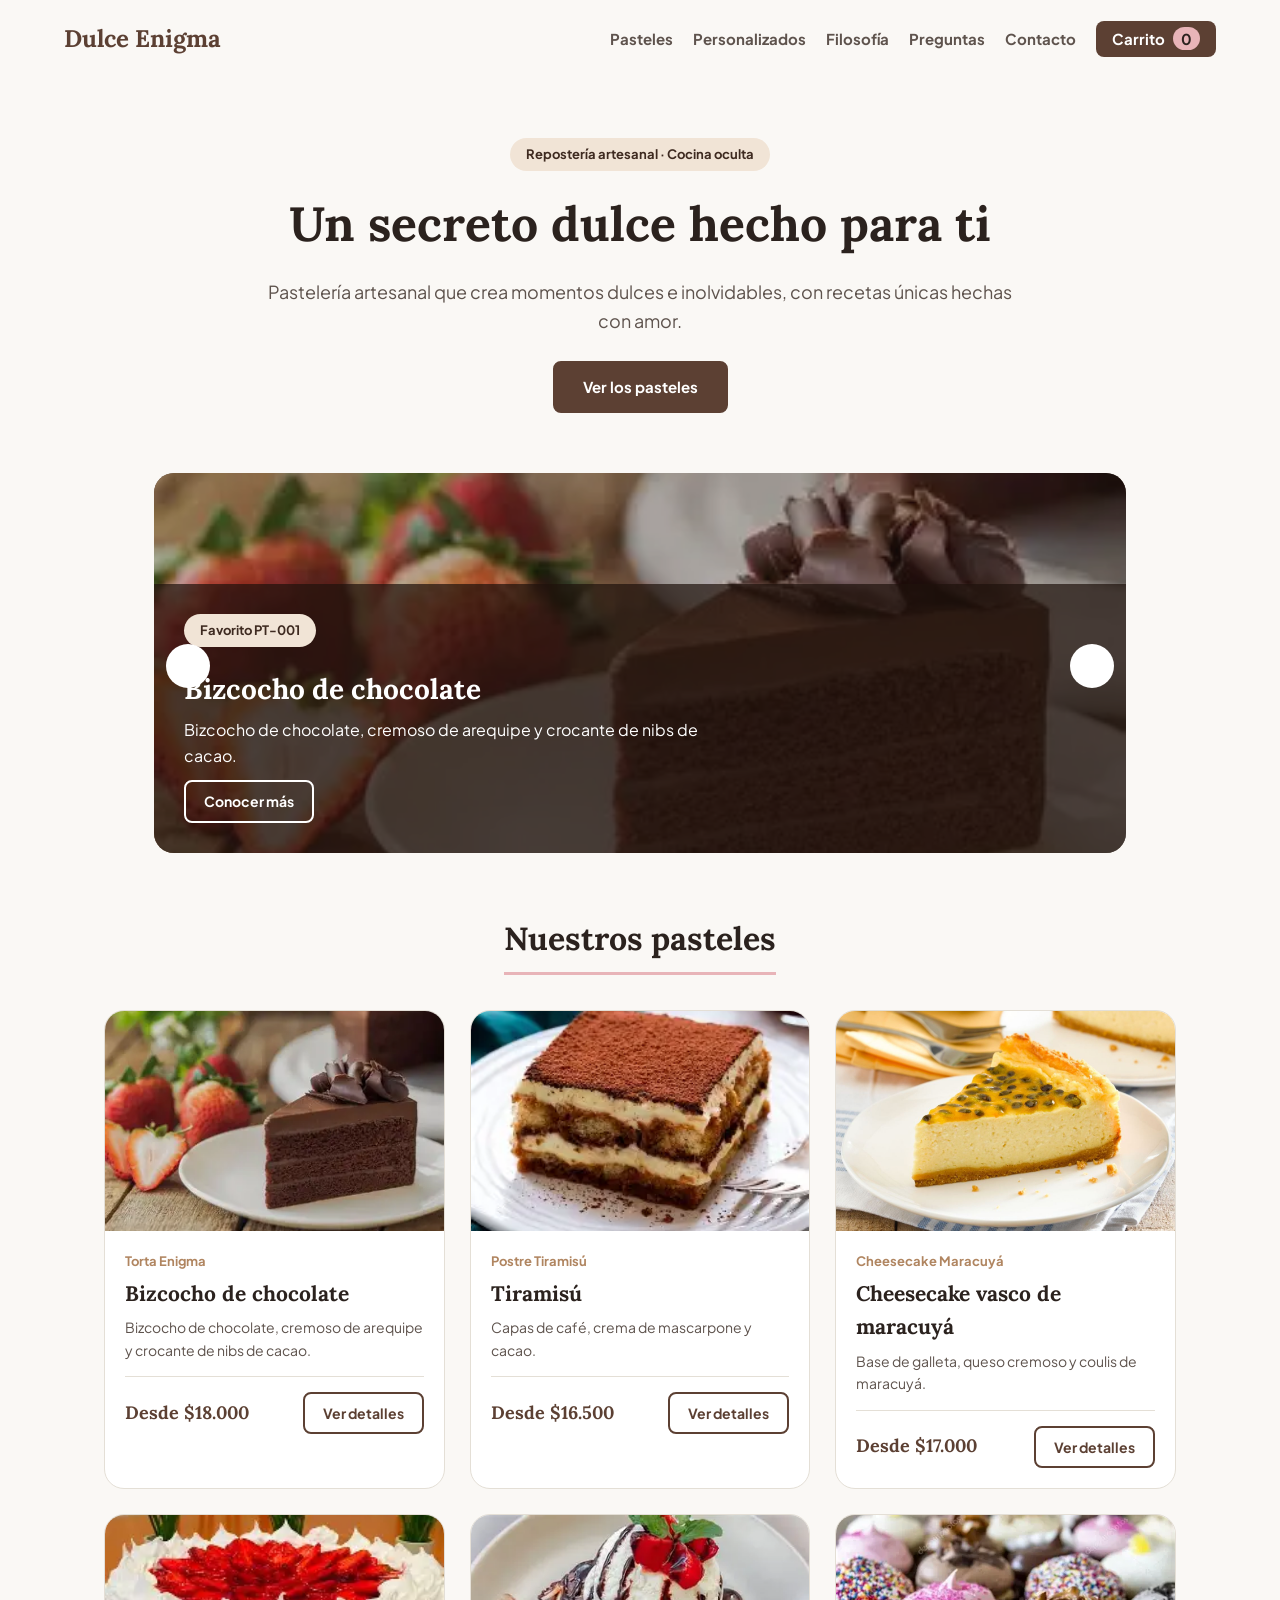
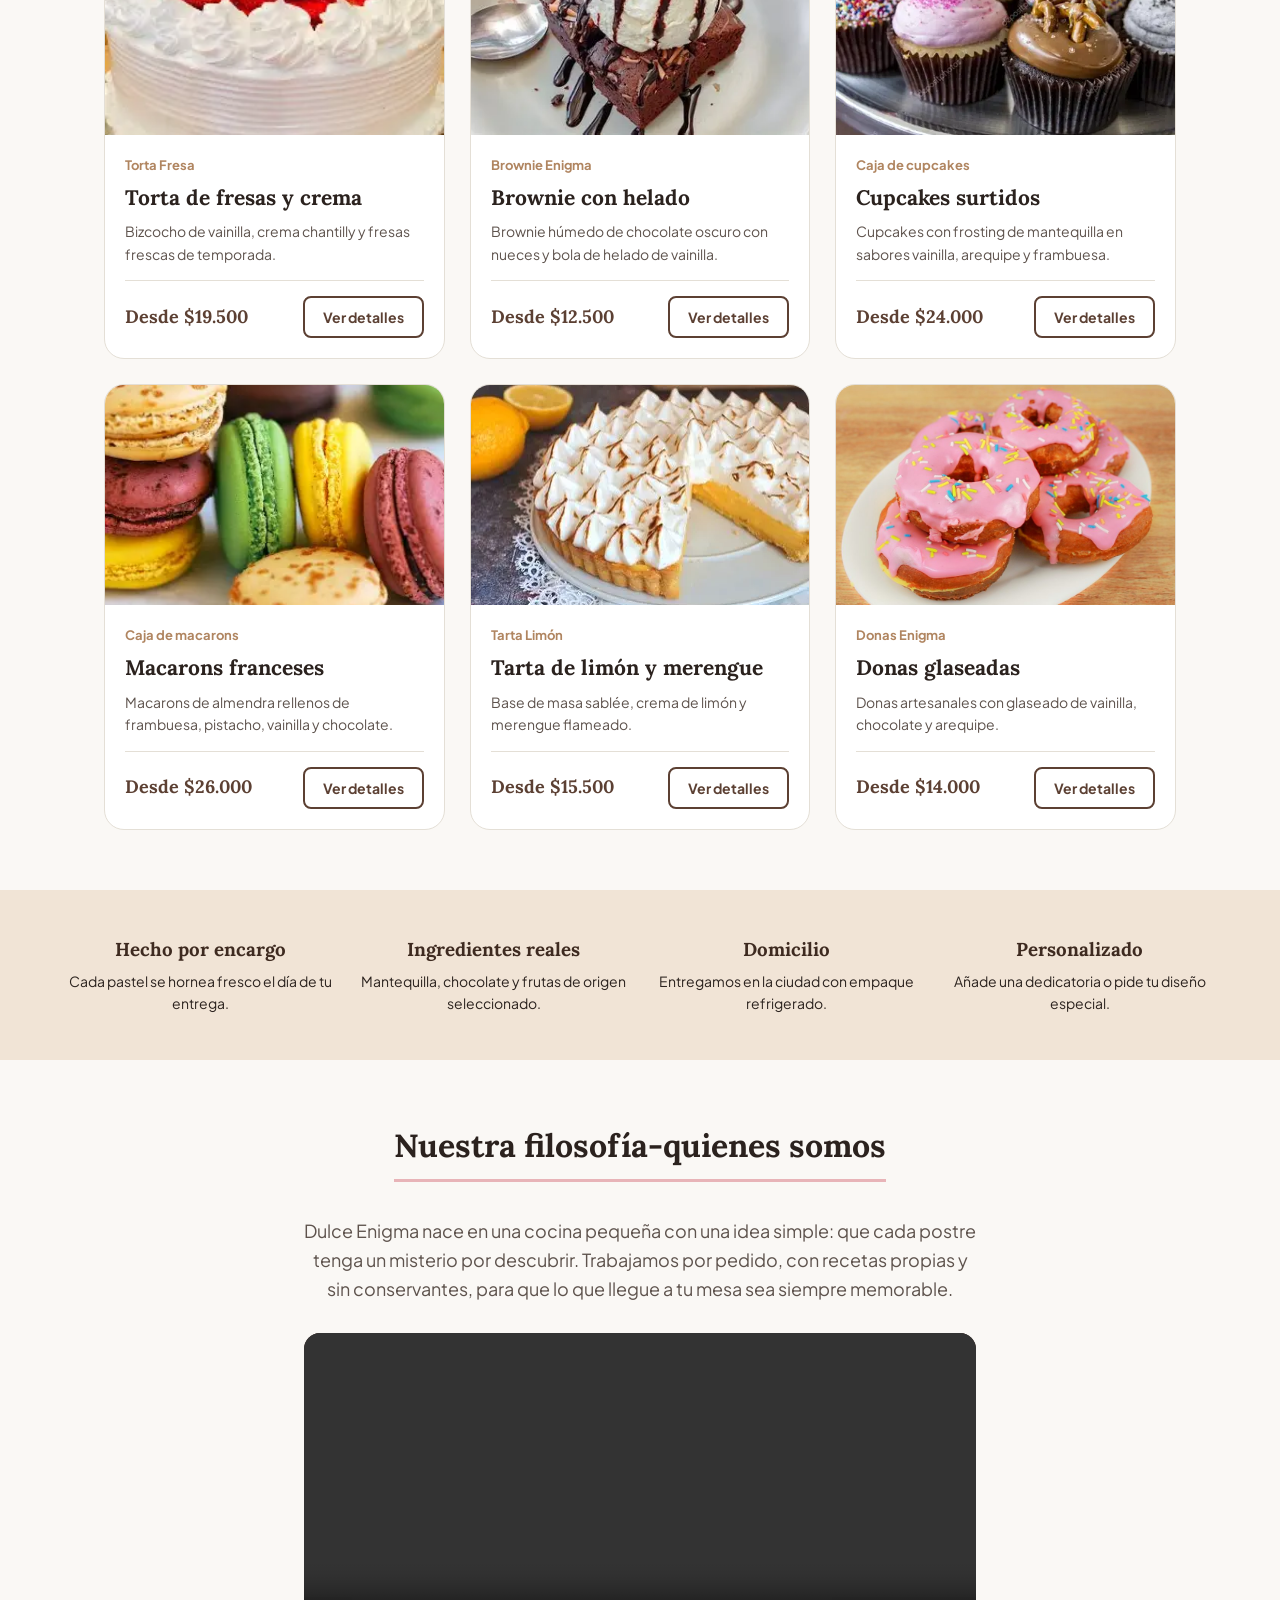
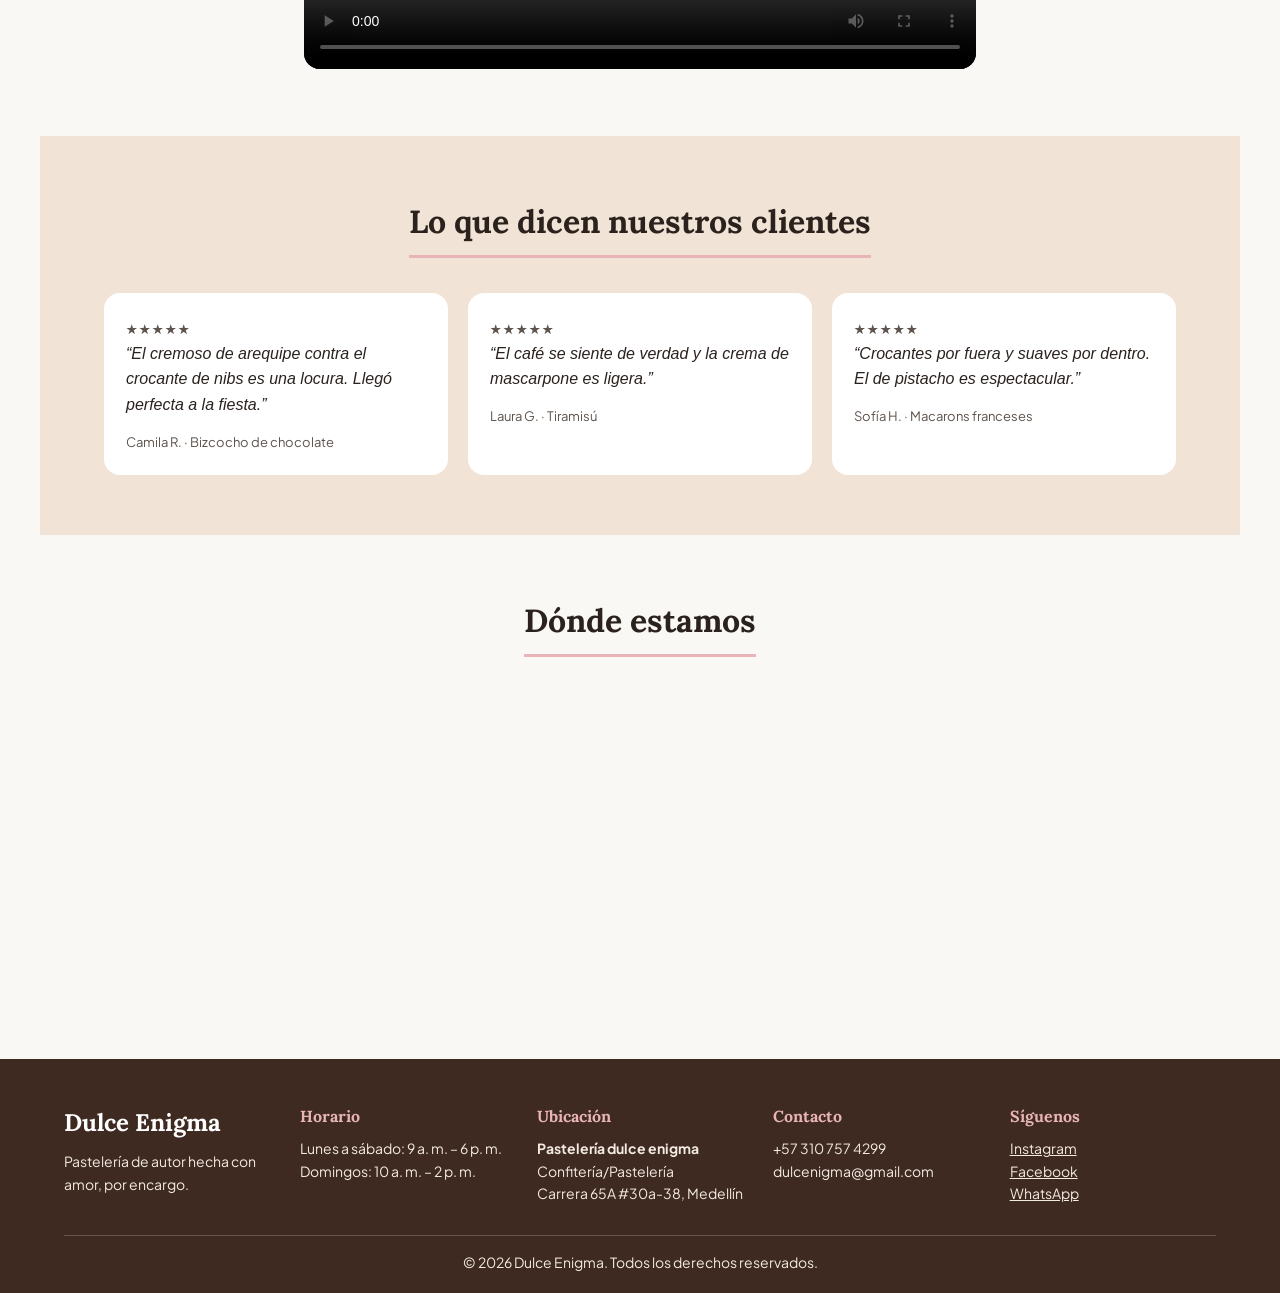
==== commit a76b7c97: "actu6" ====
--- a/index.html
+++ b/index.html
@@ -28,7 +28,7 @@
     <span class="bolita2"></span>
     <div class="cajaprincipal">
       <span class="sellito">Repostería artesanal · Cocina oculta</span>
-      <h1>Un secreto dulce hecho para ti.</h1>
+      <h1>Un secreto dulce hecho para ti</h1>
       <p>Pastelería artesanal que crea momentos dulces e inolvidables, con recetas únicas hechas con amor.</p>
       <a href="#pasteles" class="botoncito botonfuerte">Ver los pasteles</a>
     </div>
@@ -45,8 +45,8 @@
             <p>Bizcocho de chocolate, cremoso de arequipe y crocante de nibs de cacao.</p>
             <a href="tortaenigma.html" class="botoncito botonblanco">Conocer más</a>
           </div>
-          <a class="flechaizq" href="#diapo9" aria-label="Anterior">‹</a>
-          <a class="flechader" href="#diapo2" aria-label="Siguiente">›</a>
+          <a class="flechaizq" href="#diapo9" aria-label="Anterior"></a>
+          <a class="flechader" href="#diapo2" aria-label="Siguiente"></a>
         </div>
         <div class="diapo" id="diapo2">
           <img src="img/OIP.webp" alt="Tiramisú">
@@ -56,8 +56,8 @@
             <p>Capas de café, crema de mascarpone y cacao.</p>
             <a href="tiramisu.html" class="botoncito botonblanco">Conocer más</a>
           </div>
-          <a class="flechaizq" href="#diapo1" aria-label="Anterior">‹</a>
-          <a class="flechader" href="#diapo3" aria-label="Siguiente">›</a>
+          <a class="flechaizq" href="#diapo1" aria-label="Anterior"></a>
+          <a class="flechader" href="#diapo3" aria-label="Siguiente"></a>
         </div>
         <div class="diapo" id="diapo3">
           <img src="img/0267595dc0970c21aa65ab0ed7edf8da.jpg" alt="Cheesecake vasco de maracuyá">
@@ -67,8 +67,8 @@
             <p>Base de galleta, queso cremoso y coulis de maracuyá.</p>
             <a href="chessecakemaracuya.html" class="botoncito botonblanco">Conocer más</a>
           </div>
-          <a class="flechaizq" href="#diapo2" aria-label="Anterior">‹</a>
-          <a class="flechader" href="#diapo4" aria-label="Siguiente">›</a>
+          <a class="flechaizq" href="#diapo2" aria-label="Anterior"></a>
+          <a class="flechader" href="#diapo4" aria-label="Siguiente"></a>
         </div>
         <div class="diapo" id="diapo4">
           <img src="img/OIP (1).webp" alt="Torta de fresas y crema">
@@ -78,8 +78,8 @@
             <p>Bizcocho de vainilla, crema chantilly y fresas frescas de temporada.</p>
             <a href="tortafresas.html" class="botoncito botonblanco">Conocer más</a>
           </div>
-          <a class="flechaizq" href="#diapo3" aria-label="Anterior">‹</a>
-          <a class="flechader" href="#diapo5" aria-label="Siguiente">›</a>
+          <a class="flechaizq" href="#diapo3" aria-label="Anterior"></a>
+          <a class="flechader" href="#diapo5" aria-label="Siguiente"></a>
         </div>
         <div class="diapo" id="diapo5">
           <img src="img/OIP (2).webp" alt="Brownie con helado">
@@ -264,7 +264,7 @@
   </section>
 
   <section id="filosofia" class="zona quienessomos">
-    <h2 class="titulote">Nuestra filosofía</h2>
+    <h2 class="titulote">Nuestra filosofía-quienes somos</h2>
     <p>Dulce Enigma nace en una cocina pequeña con una idea simple: que cada postre tenga un misterio por descubrir. Trabajamos por pedido, con recetas propias y sin conservantes, para que lo que llegue a tu mesa sea siempre memorable.</p>
 
     <div class="videito">
--- a/css/estilos.css
+++ b/css/estilos.css
@@ -60,7 +60,7 @@
   background-color: #5C4033;
   color: white !important;
   padding: 6px 16px;
-  border-radius: 30px;
+  border-radius: 8px;
 }
 
 .numerito {
@@ -76,28 +76,6 @@
   text-align: center;
   padding: 60px 5% 50px 5%;
   overflow: hidden;
-}
-
-.bolita1 {
-  position: absolute;
-  width: 240px;
-  height: 240px;
-  background-color: #E8B4B8;
-  opacity: 0.35;
-  border-radius: 50%;
-  top: -80px;
-  left: -70px;
-}
-
-.bolita2 {
-  position: absolute;
-  width: 190px;
-  height: 190px;
-  background-color: #C2A68C;
-  opacity: 0.3;
-  border-radius: 50%;
-  bottom: -60px;
-  right: -50px;
 }
 
 .cajaprincipal {
@@ -135,18 +113,13 @@
   border: 2px solid #5C4033;
   color: #5C4033;
   padding: 8px 18px;
-  border-radius: 30px;
+  border-radius: 8px;
   font-family: 'Plus Jakarta Sans', Arial, sans-serif;
   font-size: 14px;
   font-weight: bold;
   cursor: pointer;
   text-decoration: none;
   text-align: center;
-}
-
-.botoncito:hover {
-  background-color: #5C4033;
-  color: white;
 }
 
 .botonfuerte {
@@ -156,18 +129,9 @@
   font-size: 15px;
 }
 
-.botonfuerte:hover {
-  background-color: #3E2A20;
-}
-
 .botonblanco {
   border-color: white;
   color: white;
-}
-
-.botonblanco:hover {
-  background-color: white;
-  color: #3E2A20;
 }
 
 .botonwhatsapp {
@@ -178,11 +142,6 @@
   font-size: 15px;
 }
 
-.botonwhatsapp:hover {
-  background-color: #1DA851;
-  border-color: #1DA851;
-}
-
 .fotosgrandes {
   max-width: 1100px;
   margin: 10px auto 0 auto;
@@ -191,6 +150,8 @@
 
 .ventanita {
   overflow-x: auto;
+  overflow-y: hidden;
+  scrollbar-width: none;
   scroll-snap-type: x mandatory;
   scroll-behavior: smooth;
   border-radius: 20px;
@@ -302,13 +263,12 @@
   background-color: white;
   border: 1px solid #B9AEA5;
   padding: 8px 20px;
-  border-radius: 30px;
+  border-radius: 8px;
   font-size: 14px;
   color: #5E534D;
   cursor: pointer;
 }
 
-.botonfiltro:hover,
 .activo {
   background-color: #5C4033;
   color: white;
@@ -336,10 +296,6 @@
   border: 1px solid #E4DFD6;
   border-radius: 20px;
   overflow: hidden;
-}
-
-.cajapastel:hover {
-  box-shadow: 0 8px 25px rgba(92, 64, 51, 0.2);
 }
 
 .fotico {
@@ -621,33 +577,6 @@
 .tablita td {
   padding: 10px 14px;
   border-bottom: 1px solid #E4DFD6;
-}
-
-.agregarpastel {
-  display: flex;
-  flex-wrap: wrap;
-  align-items: flex-end;
-  gap: 12px;
-}
-
-.agregarpastel label {
-  display: flex;
-  flex-direction: column;
-  font-size: 14px;
-  font-weight: bold;
-  gap: 4px;
-}
-
-.agregarpastel select,
-.agregarpastel input {
-  font-size: 15px;
-  padding: 9px;
-  border: 2px solid #B9AEA5;
-  border-radius: 8px;
-}
-
-.agregarpastel input {
-  width: 80px;
 }
 
 .cajaextra {
@@ -963,6 +892,41 @@
   z-index: 50;
 }
 
+@media (min-width: 1400px) {
+  .cajaprincipal h1 {
+    font-size: 56px;
+  }
+  .fotosgrandes {
+    max-width: 1300px;
+  }
+  .diapo {
+    height: 450px;
+  }
+  .paginapastel,
+  .zonacomentarios,
+  .columnitas {
+    max-width: 1400px;
+  }
+}
+
+@media (max-width: 1024px) {
+  .cajaprincipal h1 {
+    font-size: 42px;
+  }
+  .diapo {
+    height: 350px;
+  }
+  .cajapastel {
+    width: 45%;
+  }
+  .paginapastel {
+    gap: 25px;
+  }
+  .fotogrande {
+    height: 340px;
+  }
+}
+
 @media (max-width: 700px) {
   .cajaprincipal h1 {
     font-size: 34px;
@@ -976,4 +940,55 @@
   .fotogrande {
     height: 280px;
   }
+}
+
+@media (max-width: 480px) {
+  .arriba {
+    justify-content: center;
+    text-align: center;
+  }
+  .menucito {
+    justify-content: center;
+    gap: 12px;
+  }
+  .zona {
+    padding: 40px 5%;
+  }
+  .titulote {
+    font-size: 26px;
+  }
+  .cajaprincipal h1 {
+    font-size: 28px;
+  }
+  .cajaprincipal p {
+    font-size: 16px;
+  }
+  .cajapastel {
+    width: 100%;
+  }
+  .diapo {
+    height: 300px;
+  }
+  .textodiapo {
+    padding: 18px;
+  }
+  .textodiapo h3 {
+    font-size: 21px;
+  }
+  .textodiapo p {
+    font-size: 14px;
+  }
+  .flechaizq,
+  .flechader {
+    width: 36px;
+    height: 36px;
+    line-height: 32px;
+    font-size: 22px;
+  }
+  .ladoizq h1 {
+    font-size: 28px;
+  }
+  .listacompras li {
+    flex-direction: column;
+  }
 }
